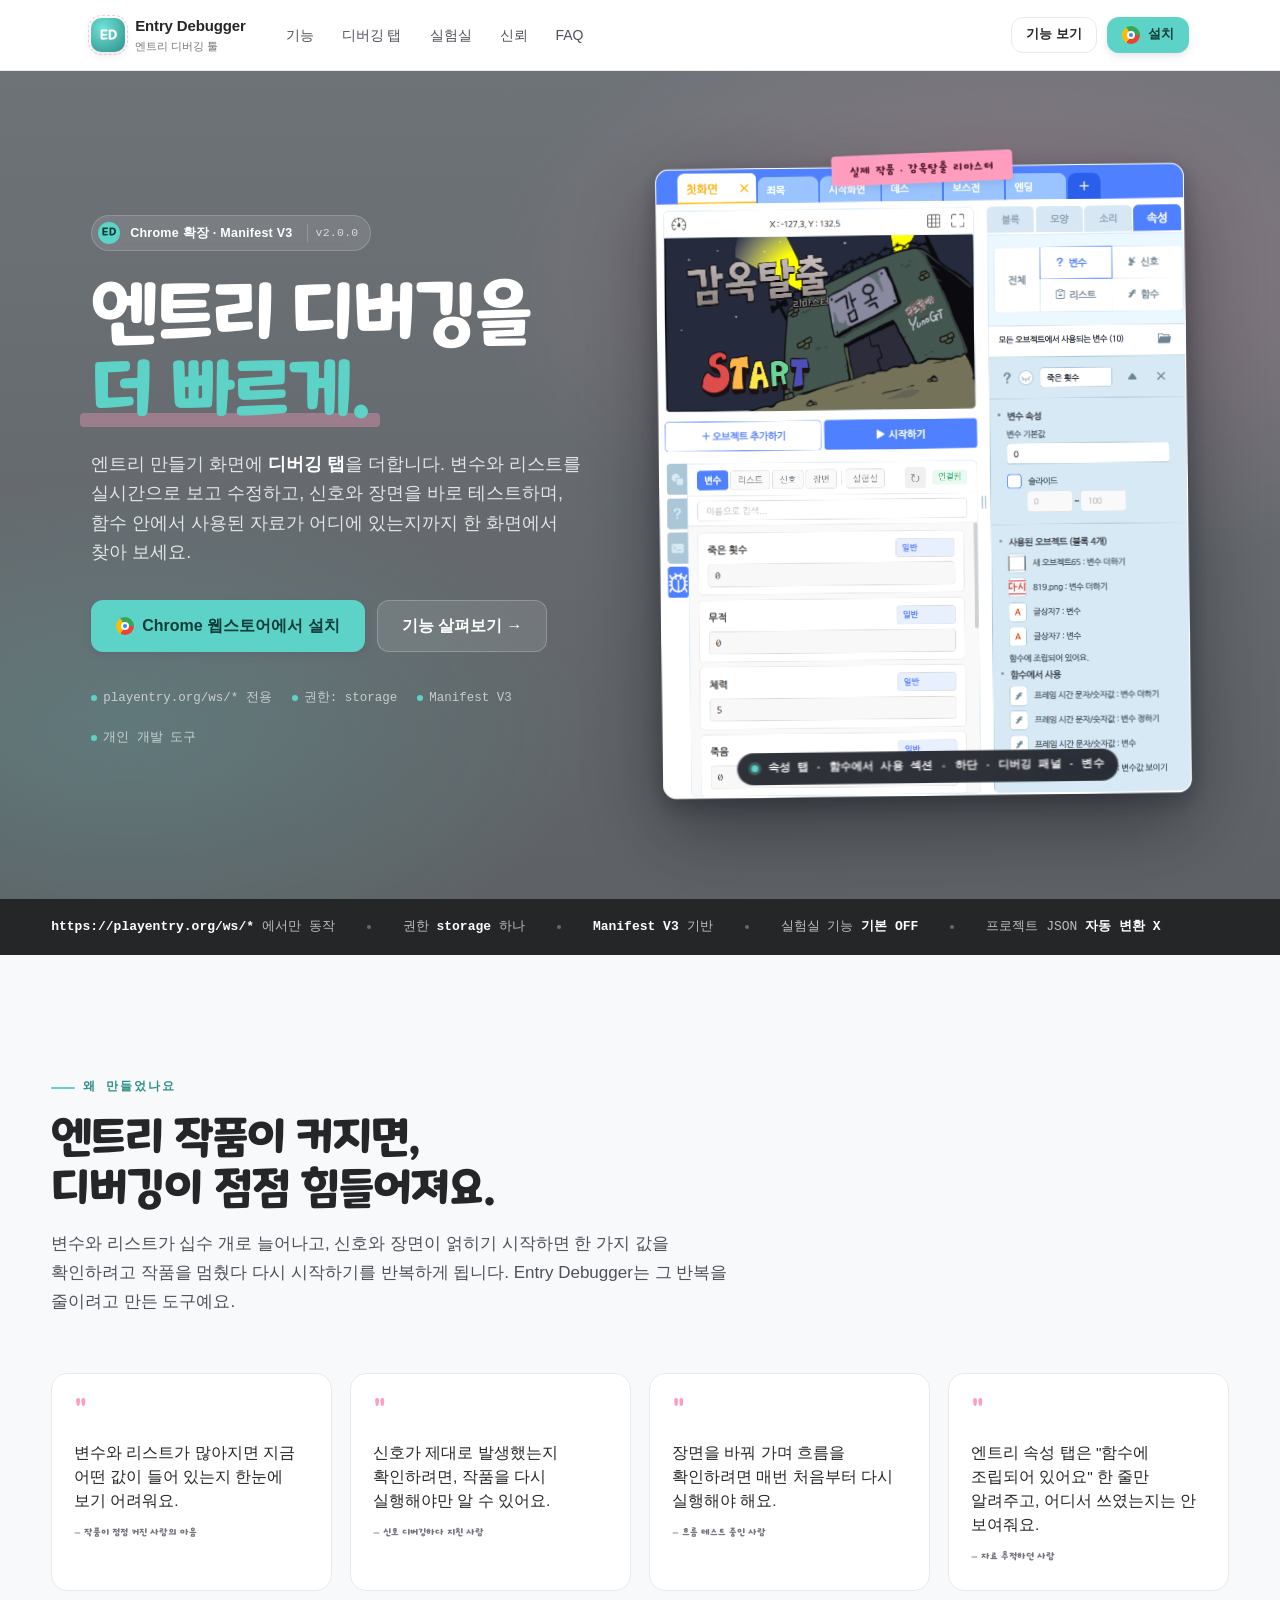
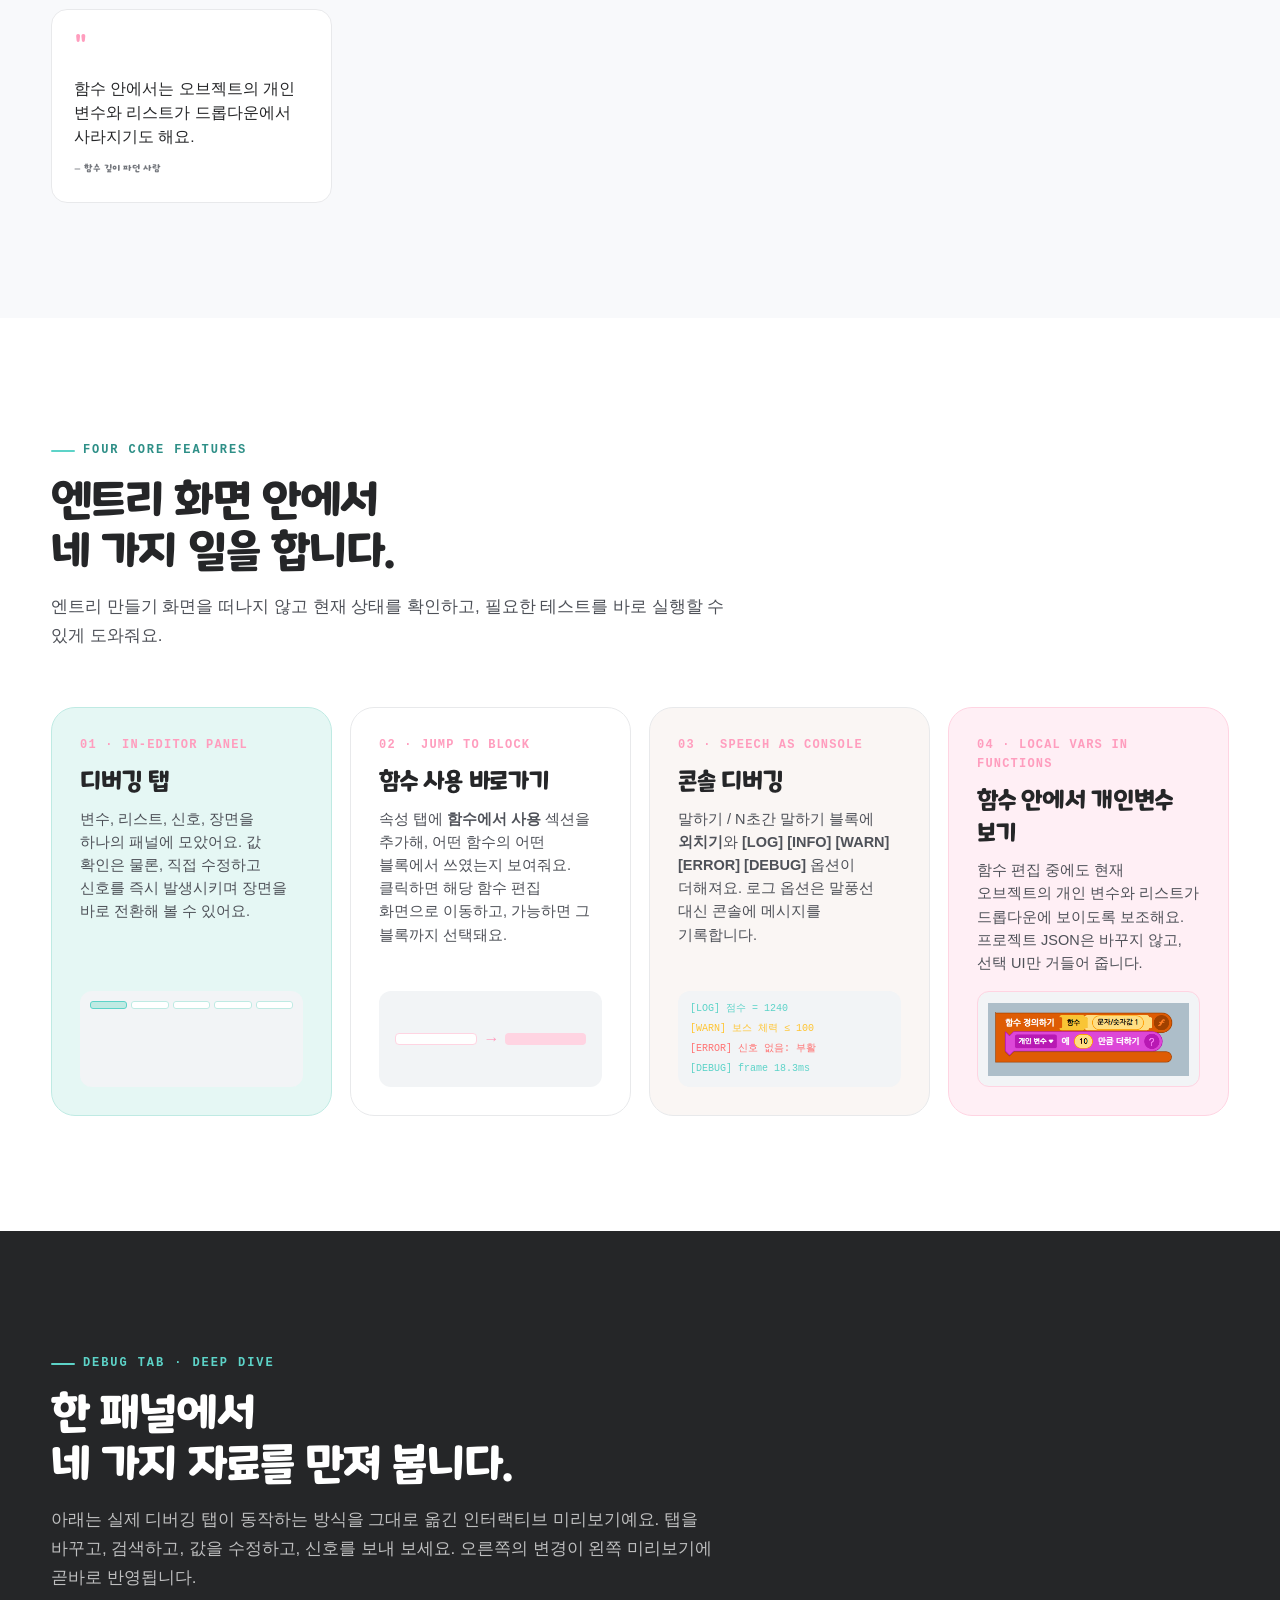
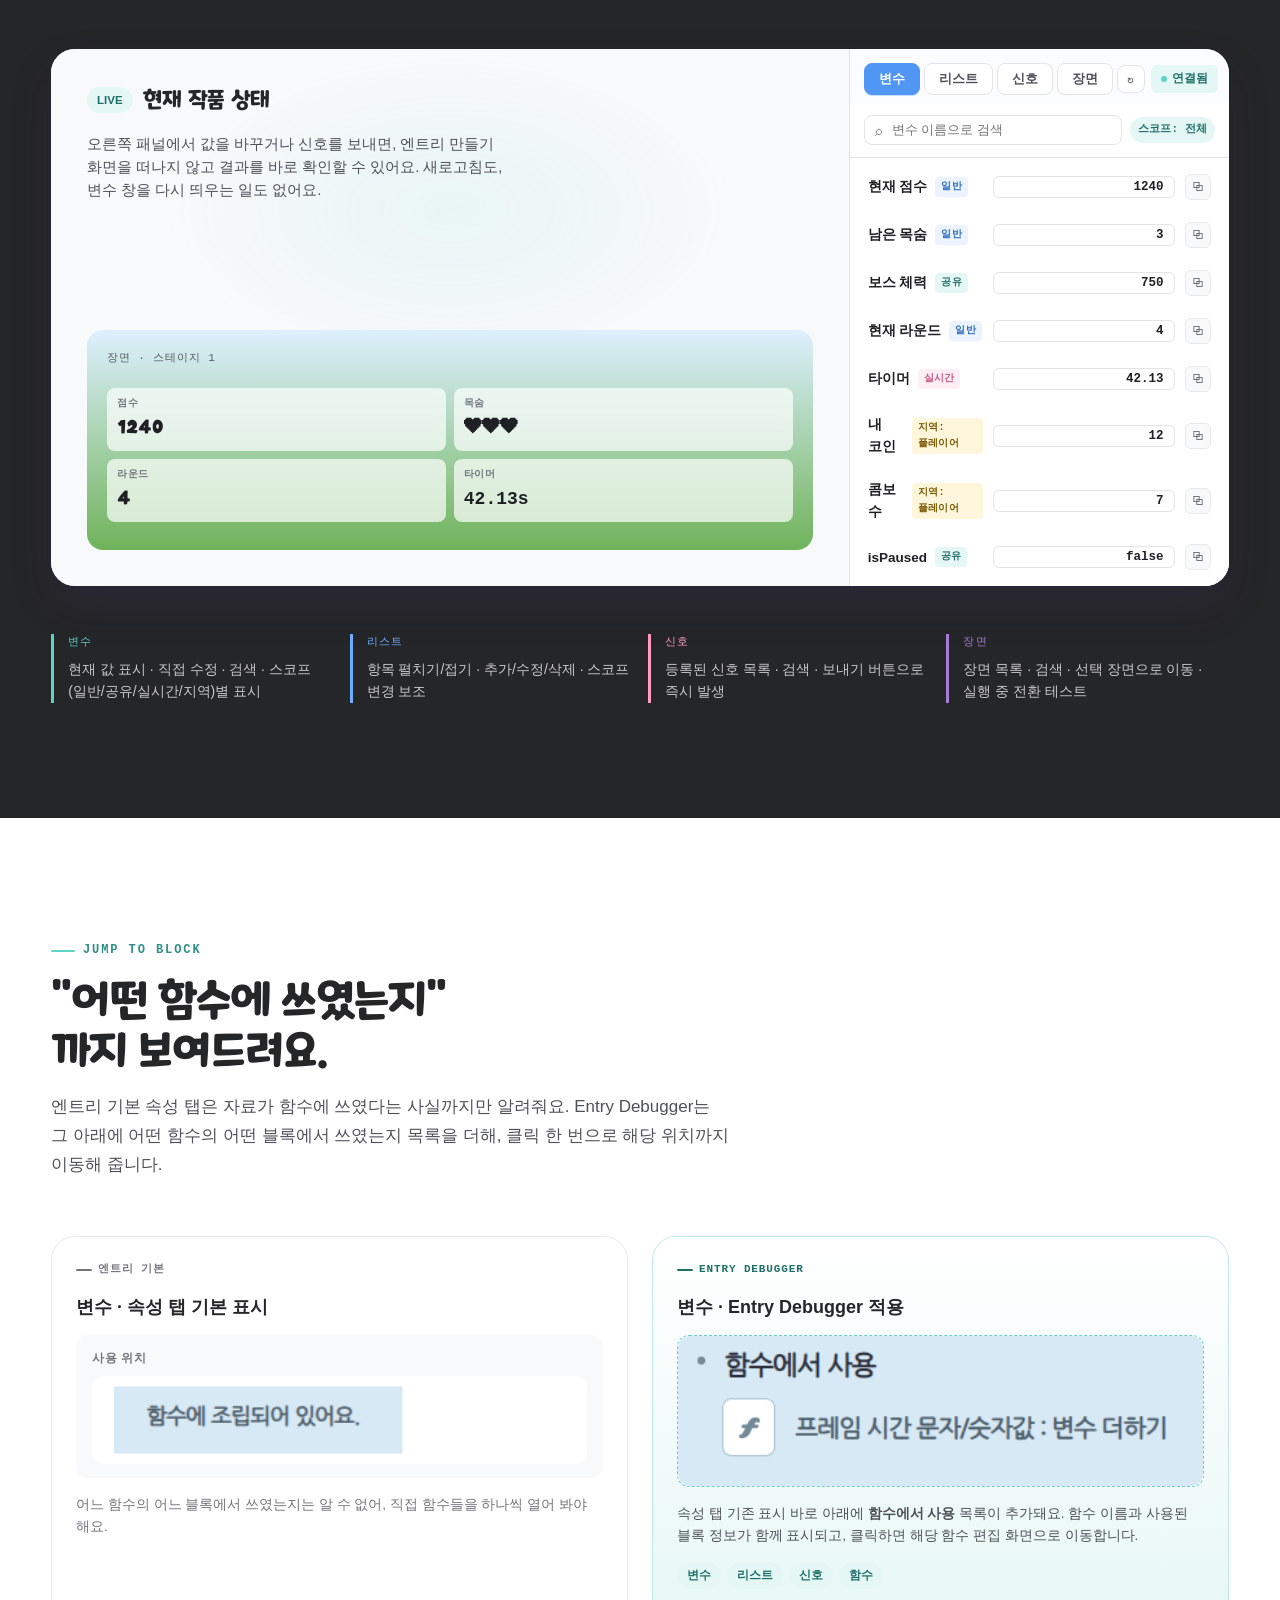
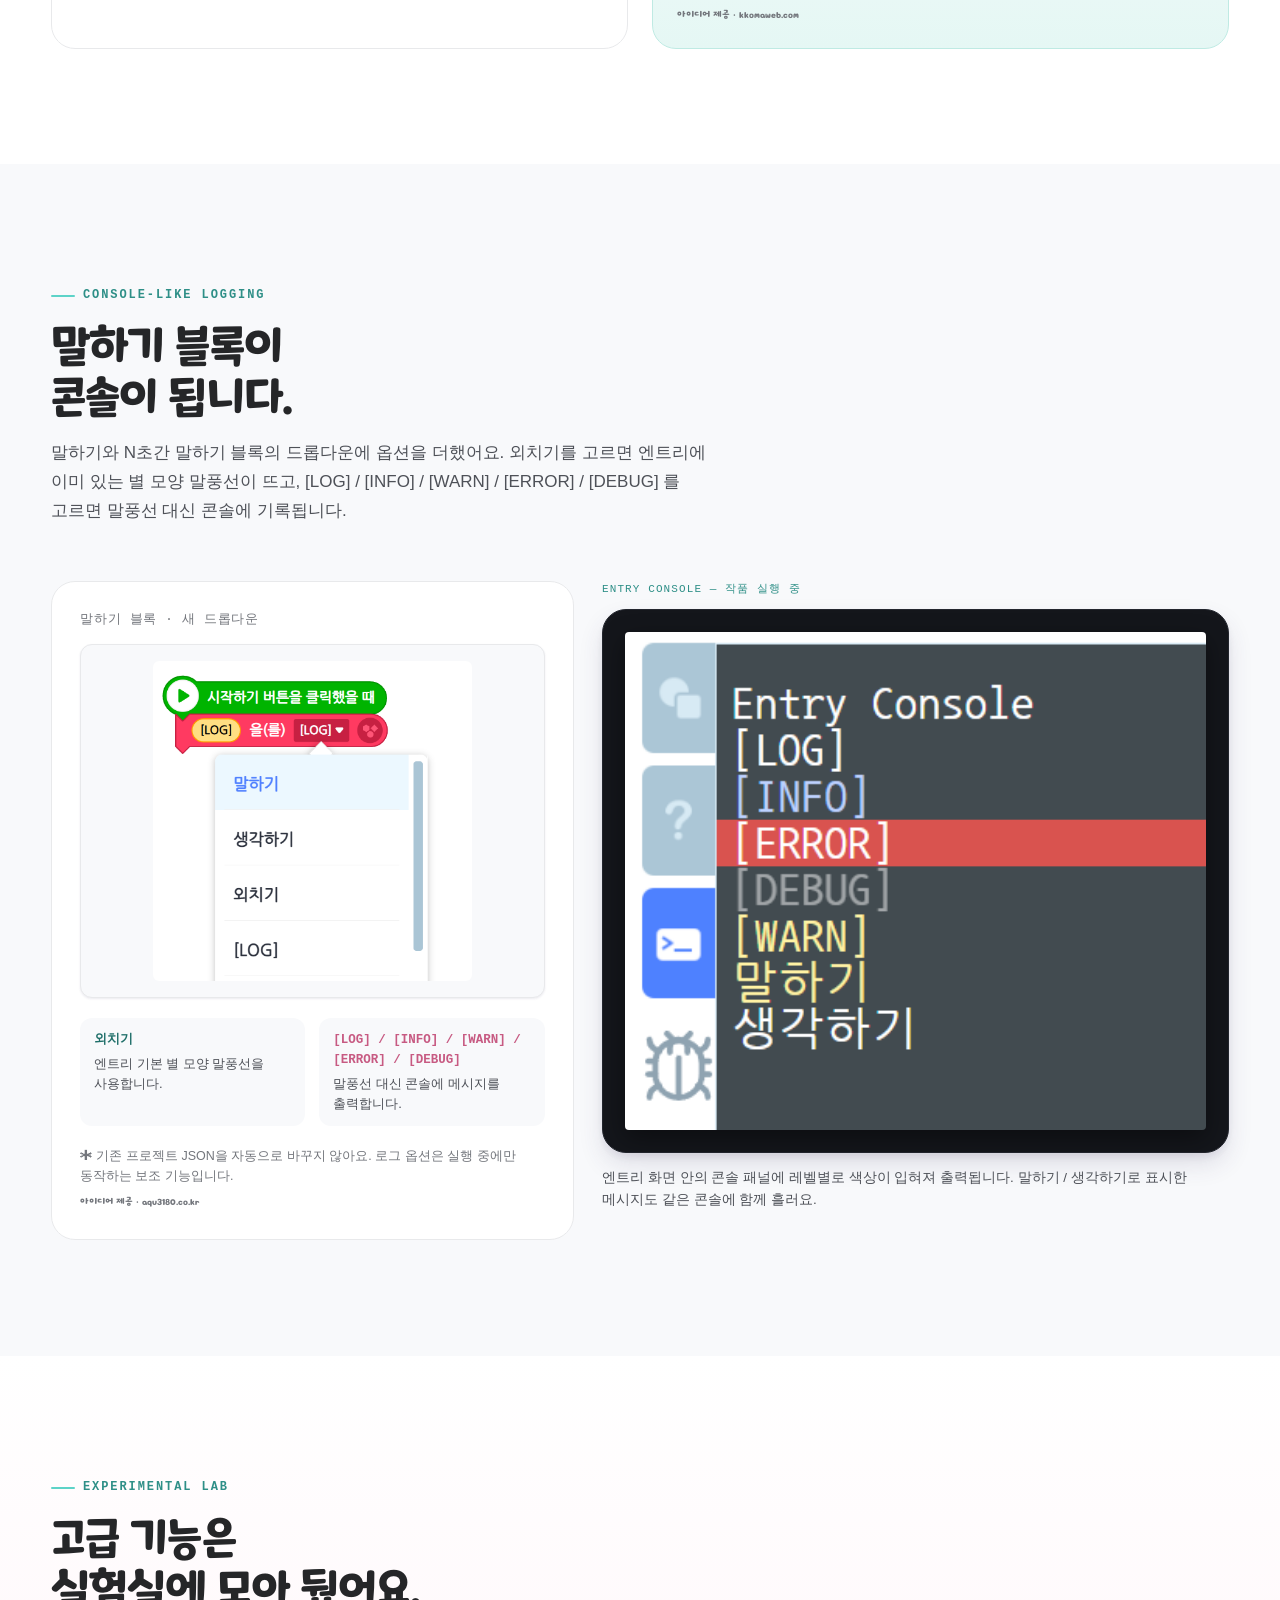
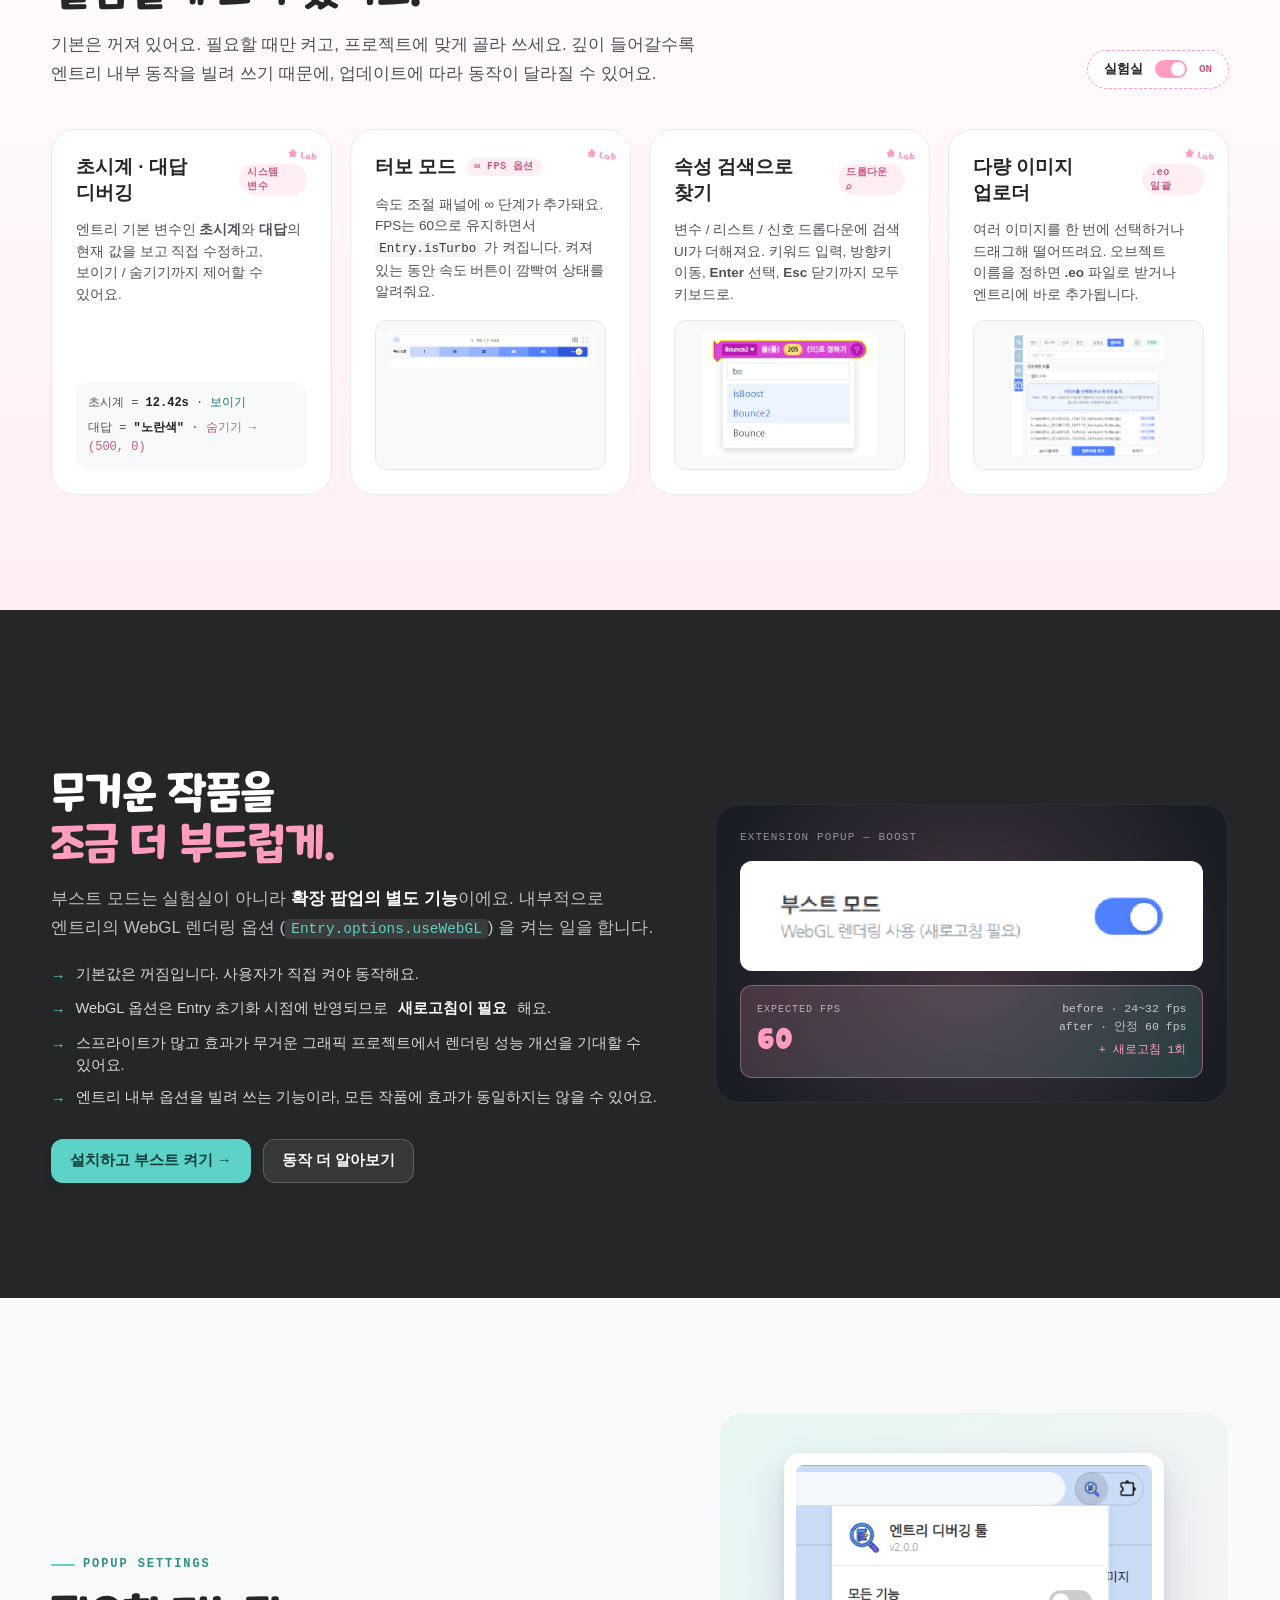
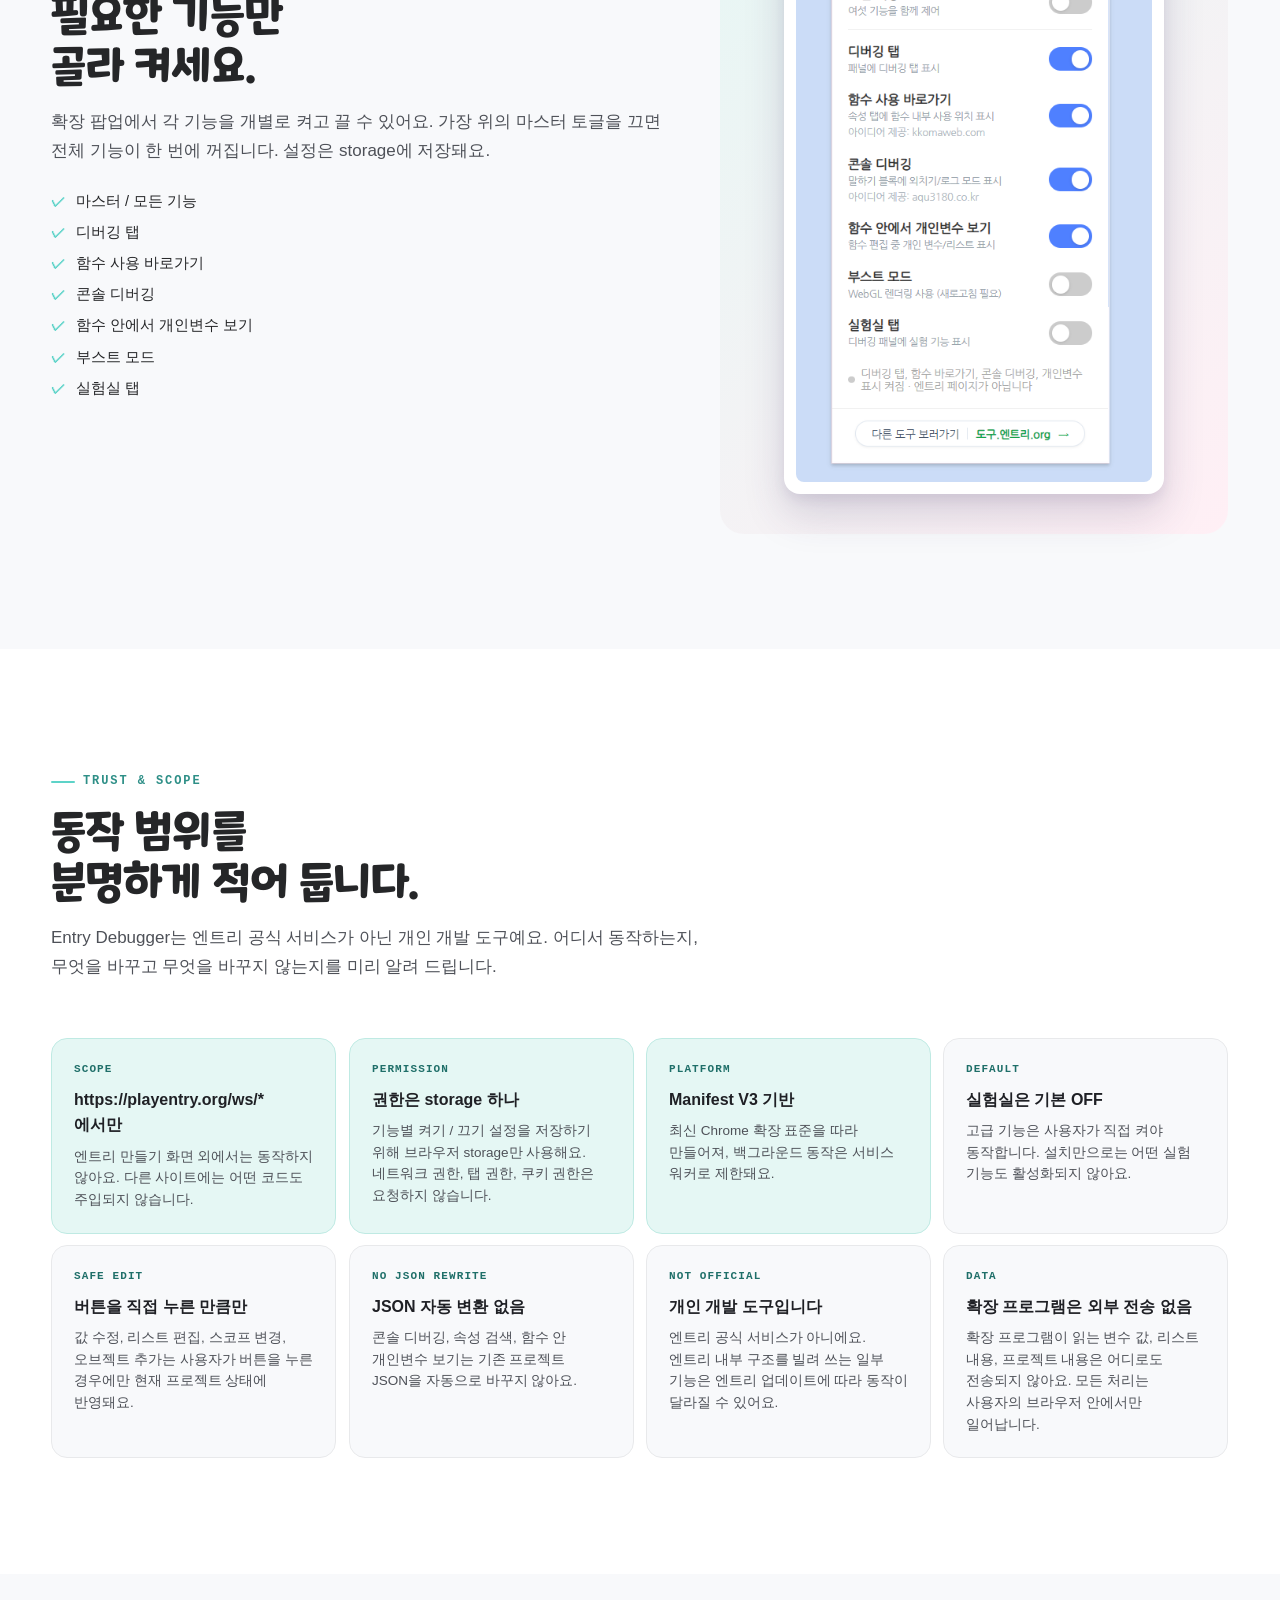
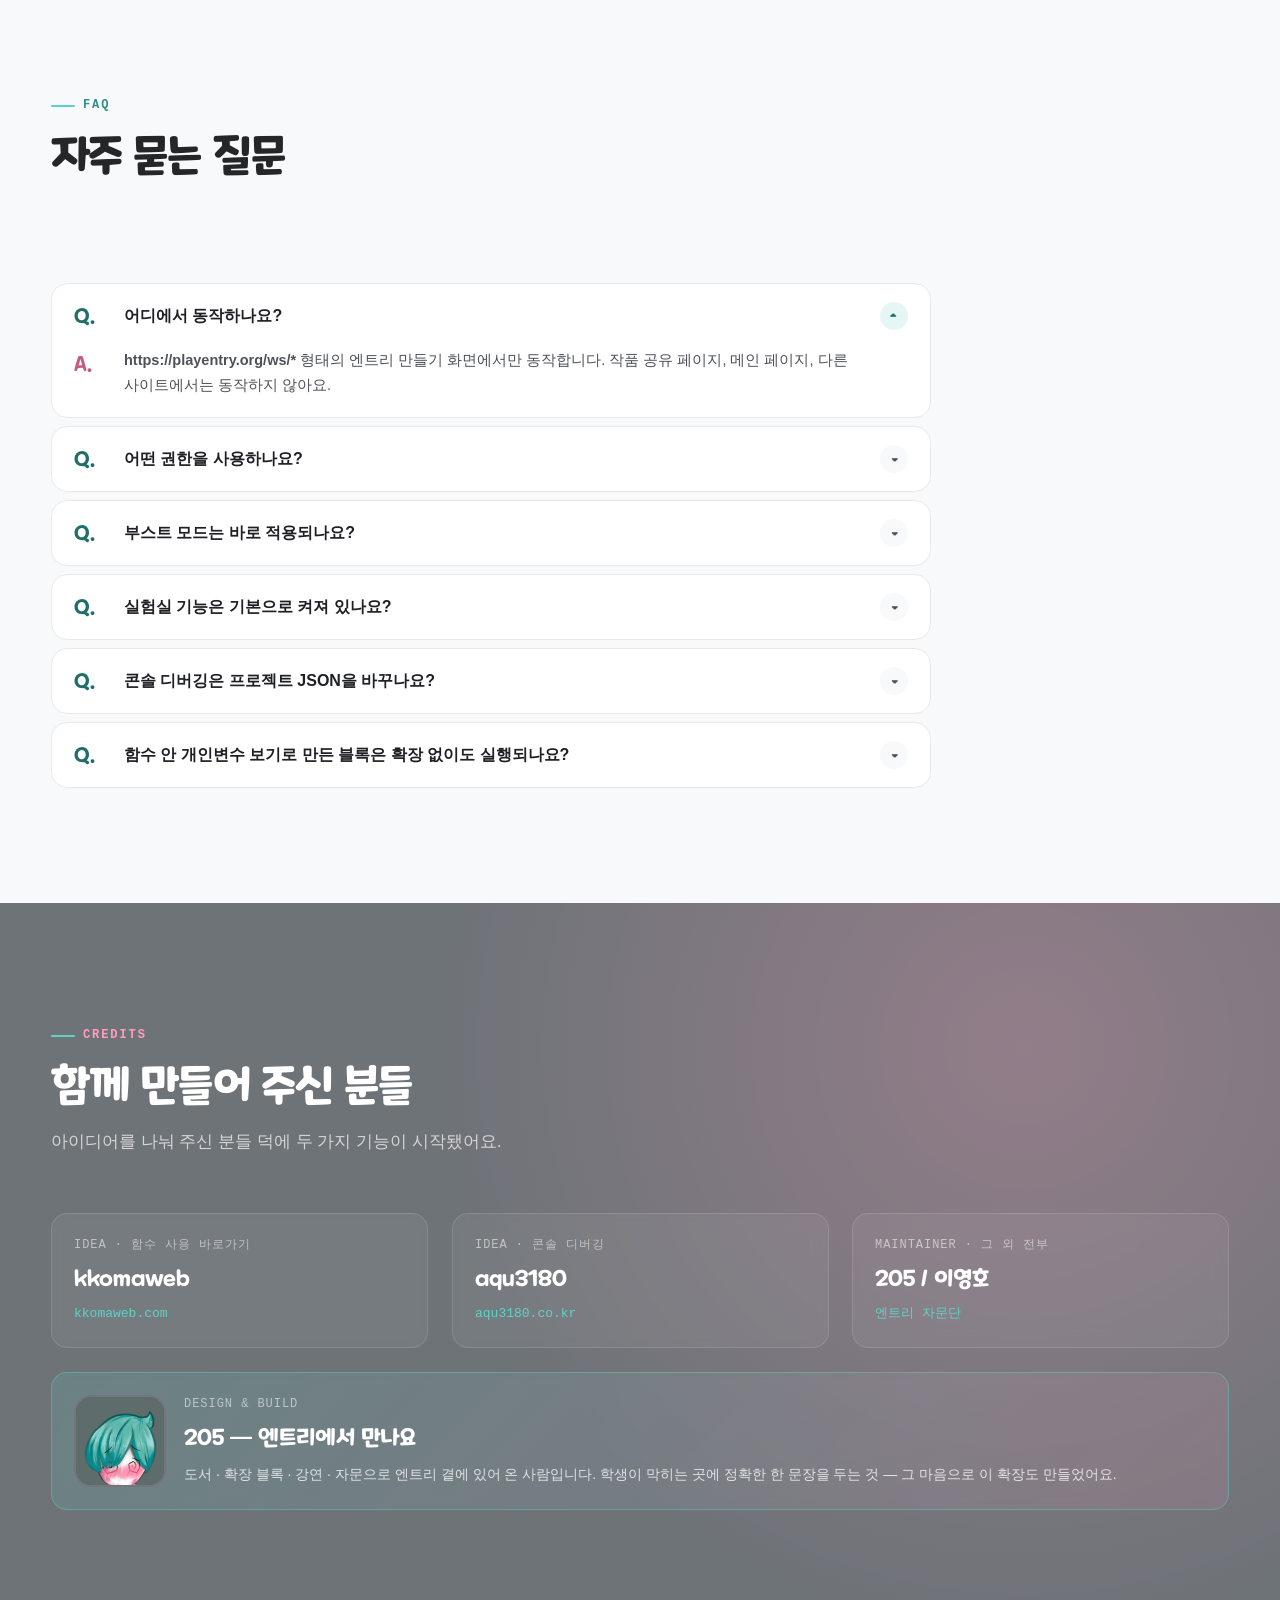
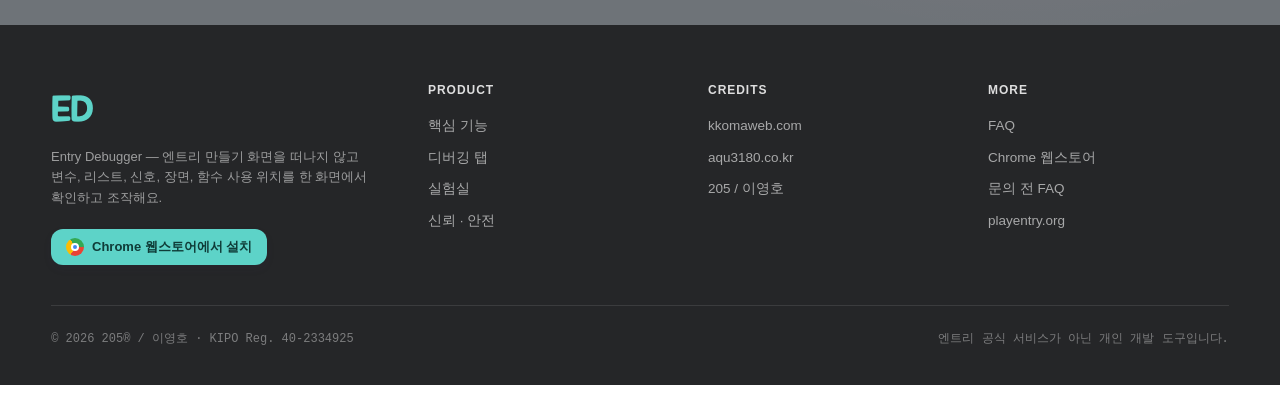
==== index.html @ db50b5f4 "사이트" ====
<!doctype html>
<html lang="ko">
<head>
<meta charset="utf-8" />
<meta name="viewport" content="width=device-width,initial-scale=1" />
<title>Entry Debugger - 엔트리 디버깅 툴</title>
<meta name="description" content="엔트리 만들기 화면에 디버깅 탭을 추가해 변수와 리스트를 실시간으로 보고 수정하고, 신호와 장면을 바로 테스트하며, 함수 안에서 사용된 자료의 위치까지 찾아주는 Chrome 확장 프로그램." />
<meta name="robots" content="index,follow,max-image-preview:large,max-snippet:-1,max-video-preview:-1" />
<meta name="keywords" content="엔트리, 엔트리 디버거, 엔트리 디버깅, Entry Debugger, Entry, playentry, Chrome 확장 프로그램, 변수 디버깅, 리스트 디버깅, 함수 디버깅" />
<meta name="author" content="205 / 이영호" />
<meta name="theme-color" content="#5096F5" />
<link rel="canonical" href="https://entry-debugger.205.kr/" />
<link rel="alternate" hreflang="ko-KR" href="https://entry-debugger.205.kr/" />
<link rel="icon" type="image/png" sizes="48x48" href="assets/icon48.png" />
<link rel="icon" type="image/png" sizes="128x128" href="assets/icon128.png" />
<link rel="apple-touch-icon" href="assets/icon128.png" />
<link rel="manifest" href="site.webmanifest" />
<link rel="preload" as="image" href="assets/real-editor-full.png" />
<meta property="og:type" content="website" />
<meta property="og:locale" content="ko_KR" />
<meta property="og:site_name" content="Entry Debugger" />
<meta property="og:title" content="Entry Debugger - 엔트리 디버깅 툴" />
<meta property="og:description" content="엔트리 만들기 화면에서 변수와 리스트를 실시간으로 확인하고, 신호와 장면을 테스트하며, 함수 안에서 사용된 자료 위치까지 찾아주는 Chrome 확장 프로그램." />
<meta property="og:url" content="https://entry-debugger.205.kr/" />
<meta property="og:image" content="https://entry-debugger.205.kr/assets/og-image.png" />
<meta property="og:image:width" content="1200" />
<meta property="og:image:height" content="630" />
<meta property="og:image:alt" content="Entry Debugger 엔트리 디버깅 툴 소개 이미지" />
<meta name="twitter:card" content="summary_large_image" />
<meta name="twitter:title" content="Entry Debugger - 엔트리 디버깅 툴" />
<meta name="twitter:description" content="엔트리 만들기 화면에 디버깅 탭과 함수 사용 바로가기, 콘솔 디버깅, 실험실 기능을 더하는 Chrome 확장 프로그램." />
<meta name="twitter:image" content="https://entry-debugger.205.kr/assets/og-image.png" />
<link rel="stylesheet" href="page.css" />
<script type="application/ld+json">
{
  "@context": "https://schema.org",
  "@graph": [
    {
      "@type": "WebSite",
      "@id": "https://entry-debugger.205.kr/#website",
      "url": "https://entry-debugger.205.kr/",
      "name": "Entry Debugger",
      "alternateName": "엔트리 디버깅 툴",
      "inLanguage": "ko-KR"
    },
    {
      "@type": "SoftwareApplication",
      "@id": "https://entry-debugger.205.kr/#software",
      "name": "Entry Debugger",
      "alternateName": "엔트리 디버깅 툴",
      "description": "엔트리 만들기 화면에 디버깅 탭을 추가해 변수와 리스트를 실시간으로 보고 수정하고, 신호와 장면을 바로 테스트하며, 함수 안에서 사용된 자료의 위치까지 찾아주는 Chrome 확장 프로그램.",
      "applicationCategory": "DeveloperApplication",
      "operatingSystem": "Chrome",
      "browserRequirements": "Chrome Extension Manifest V3",
      "softwareVersion": "2.0.0",
      "isAccessibleForFree": true,
      "inLanguage": "ko-KR",
      "url": "https://entry-debugger.205.kr/",
      "downloadUrl": "https://chromewebstore.google.com/detail/%EC%97%94%ED%8A%B8%EB%A6%AC-%EB%94%94%EB%B2%84%EA%B9%85-%ED%88%B4/meginahneajajhniecgebilpldnabkob",
      "image": "https://entry-debugger.205.kr/assets/og-image.png",
      "screenshot": "https://entry-debugger.205.kr/assets/real-editor-full.png",
      "creator": {
        "@type": "Person",
        "name": "205 / 이영호",
        "url": "https://205.kr/"
      },
      "offers": {
        "@type": "Offer",
        "price": "0",
        "priceCurrency": "KRW"
      }
    },
    {
      "@type": "FAQPage",
      "@id": "https://entry-debugger.205.kr/#faq-schema",
      "inLanguage": "ko-KR",
      "mainEntity": [
        {
          "@type": "Question",
          "name": "Entry Debugger는 어디에서 동작하나요?",
          "acceptedAnswer": {
            "@type": "Answer",
            "text": "https://playentry.org/ws/* 형태의 엔트리 만들기 화면에서만 동작합니다. 작품 공유 페이지, 메인 페이지, 다른 사이트에서는 동작하지 않습니다."
          }
        },
        {
          "@type": "Question",
          "name": "어떤 권한을 사용하나요?",
          "acceptedAnswer": {
            "@type": "Answer",
            "text": "기능별 켜기와 끄기 설정을 저장하기 위해 storage 권한 하나만 사용합니다. 외부 통신이나 다른 탭 접근 권한은 요구하지 않습니다."
          }
        },
        {
          "@type": "Question",
          "name": "부스트 모드는 바로 적용되나요?",
          "acceptedAnswer": {
            "@type": "Answer",
            "text": "아니요. WebGL 렌더링 옵션은 Entry 초기화 시점에 반영되기 때문에 토글을 켠 뒤 새로고침이 필요합니다."
          }
        }
      ]
    }
  ]
}
</script>
</head>
<body>

<!-- ============ NAV ============ -->
<nav class="nav">
  <div class="nav-inner">
    <a href="./" class="nav-brand">
      <span class="mark">ED</span>
      <span class="name">
        Entry Debugger
        <small>엔트리 디버깅 툴</small>
      </span>
    </a>
    <ul class="nav-links">
      <li><a href="#features">기능</a></li>
      <li><a href="#debug-tab">디버깅 탭</a></li>
      <li><a href="#labs">실험실</a></li>
      <li><a href="#safety">신뢰</a></li>
      <li><a href="#faq">FAQ</a></li>
    </ul>
    <div class="nav-ctas">
      <a href="#features" class="btn btn-ghost btn-sm">기능 보기</a>
      <a href="https://chromewebstore.google.com/detail/%EC%97%94%ED%8A%B8%EB%A6%AC-%EB%94%94%EB%B2%84%EA%B9%85-%ED%88%B4/meginahneajajhniecgebilpldnabkob" class="btn btn-primary btn-sm" target="_blank" rel="noopener">
        <span class="chrome-icon"></span>
        설치
      </a>
    </div>
  </div>
</nav>

<!-- ============ HERO ============ -->
<header class="hero" data-mood="mood" data-screen-label="01 Hero">
  <div class="hero-inner">
    <div class="hero-copy">
      <span class="hero-pill">
        <span class="dot">ED</span>
        <span>Chrome 확장 · Manifest V3</span>
        <span class="ver">v2.0.0</span>
      </span>
      <h1>
        엔트리 디버깅을<br/>
        <span class="accent">더 빠르게.</span>
      </h1>
      <p class="hero-lede">
        엔트리 만들기 화면에 <b style="color:#fff">디버깅 탭</b>을 더합니다.
        변수와 리스트를 실시간으로 보고 수정하고, 신호와 장면을 바로 테스트하며,
        함수 안에서 사용된 자료가 어디에 있는지까지 한 화면에서 찾아 보세요.
      </p>
      <div class="hero-ctas">
        <a id="install" href="https://chromewebstore.google.com/detail/%EC%97%94%ED%8A%B8%EB%A6%AC-%EB%94%94%EB%B2%84%EA%B9%85-%ED%88%B4/meginahneajajhniecgebilpldnabkob" class="btn btn-primary btn-lg" target="_blank" rel="noopener">
          <span class="chrome-icon"></span>
          Chrome 웹스토어에서 설치
        </a>
        <a href="#features" class="btn btn-ghost btn-lg" style="color:#fff;background:rgba(255,255,255,0.10);border-color:rgba(255,255,255,0.22);">
          기능 살펴보기 →
        </a>
      </div>
      <div class="hero-meta">
        <span>playentry.org/ws/* 전용</span>
        <span>권한: storage</span>
        <span>Manifest V3</span>
        <span>개인 개발 도구</span>
      </div>
    </div>

    <!-- Hero mock: real screenshot of Entry editor with debug tab open -->
    <div class="hero-mock-wrap">
      <div class="hero-tape" data-tone-playful>실제 작품 · 감옥탈출 리마스터</div>

      <figure class="hero-real" aria-label="엔트리 만들기 화면 — 오른쪽 속성 탭의 '함수에서 사용' 섹션, 아래쪽 디버깅 패널의 변수 탭이 동시에 열려 있는 실제 화면">
        <img src="assets/real-editor-full.png" alt="Entry Debugger가 적용된 엔트리 만들기 화면 전체 스크린샷" />
        <figcaption class="hero-real-cap">
          <span class="dot"></span>
          속성 탭 · 함수에서 사용 섹션
          <span class="sep"></span>
          하단 · 디버깅 패널 · 변수
        </figcaption>
      </figure>
    </div>
  </div>
</header>

<!-- ============ TRUST STRIP ============ -->
<div class="strip">
  <div class="strip-inner">
    <span><b>https://playentry.org/ws/*</b> 에서만 동작</span>
    <span class="sep"></span>
    <span>권한 <b>storage</b> 하나</span>
    <span class="sep"></span>
    <span><b>Manifest V3</b> 기반</span>
    <span class="sep"></span>
    <span>실험실 기능 <b>기본 OFF</b></span>
    <span class="sep"></span>
    <span>프로젝트 JSON <b>자동 변환 X</b></span>
  </div>
</div>

<!-- ============ PROBLEM ============ -->
<section class="problems" data-screen-label="02 문제 제기">
  <div class="section-inner">
    <div class="eyebrow">왜 만들었나요</div>
    <h2 class="section-title">엔트리 작품이 커지면,<br/>디버깅이 점점 힘들어져요.</h2>
    <p class="section-sub">
      변수와 리스트가 십수 개로 늘어나고, 신호와 장면이 얽히기 시작하면 한 가지 값을 확인하려고 작품을 멈췄다 다시 시작하기를 반복하게 됩니다. Entry Debugger는 그 반복을 줄이려고 만든 도구예요.
    </p>

    <div class="problem-grid">
      <div class="problem">
        <div class="quote-mark">"</div>
        <div class="txt">변수와 리스트가 많아지면 지금 어떤 값이 들어 있는지 한눈에 보기 어려워요.</div>
        <div class="footnote">— 작품이 점점 커진 사람의 마음</div>
      </div>
      <div class="problem">
        <div class="quote-mark">"</div>
        <div class="txt">신호가 제대로 발생했는지 확인하려면, 작품을 다시 실행해야만 알 수 있어요.</div>
        <div class="footnote">— 신호 디버깅하다 지친 사람</div>
      </div>
      <div class="problem">
        <div class="quote-mark">"</div>
        <div class="txt">장면을 바꿔 가며 흐름을 확인하려면 매번 처음부터 다시 실행해야 해요.</div>
        <div class="footnote">— 흐름 테스트 중인 사람</div>
      </div>
      <div class="problem">
        <div class="quote-mark">"</div>
        <div class="txt">엔트리 속성 탭은 "함수에 조립되어 있어요" 한 줄만 알려주고, 어디서 쓰였는지는 안 보여줘요.</div>
        <div class="footnote">— 자료 추적하던 사람</div>
      </div>
      <div class="problem">
        <div class="quote-mark">"</div>
        <div class="txt">함수 안에서는 오브젝트의 개인 변수와 리스트가 드롭다운에서 사라지기도 해요.</div>
        <div class="footnote">— 함수 깊이 파던 사람</div>
      </div>
    </div>
  </div>
</section>

<!-- ============ CORE FEATURES ============ -->
<section id="features" data-screen-label="03 핵심 기능">
  <div class="section-inner">
    <div class="eyebrow">FOUR CORE FEATURES</div>
    <h2 class="section-title">엔트리 화면 안에서<br/>네 가지 일을 합니다.</h2>
    <p class="section-sub">
      엔트리 만들기 화면을 떠나지 않고 현재 상태를 확인하고, 필요한 테스트를 바로 실행할 수 있게 도와줘요.
    </p>

    <div class="features-grid">
      <div class="feature is-mint">
        <div class="num">01 · IN-EDITOR PANEL</div>
        <h3>디버깅 탭</h3>
        <p>변수, 리스트, 신호, 장면을 하나의 패널에 모았어요. 값 확인은 물론, 직접 수정하고 신호를 즉시 발생시키며 장면을 바로 전환해 볼 수 있어요.</p>
        <div class="ill ill-panel">
          <div class="row"></div>
          <div class="row"></div>
          <div class="row"></div>
          <div class="row"></div>
          <div class="row"></div>
        </div>
      </div>
      <div class="feature">
        <div class="num">02 · JUMP TO BLOCK</div>
        <h3>함수 사용 바로가기</h3>
        <p>속성 탭에 <b>함수에서 사용</b> 섹션을 추가해, 어떤 함수의 어떤 블록에서 쓰였는지 보여줘요. 클릭하면 해당 함수 편집 화면으로 이동하고, 가능하면 그 블록까지 선택돼요.</p>
        <div class="ill ill-arrow">
          <span class="src"></span>
          <span class="arr">→</span>
          <span class="dst"></span>
        </div>
      </div>
      <div class="feature is-paper">
        <div class="num">03 · SPEECH AS CONSOLE</div>
        <h3>콘솔 디버깅</h3>
        <p>말하기 / N초간 말하기 블록에 <b>외치기</b>와 <b>[LOG] [INFO] [WARN] [ERROR] [DEBUG]</b> 옵션이 더해져요. 로그 옵션은 말풍선 대신 콘솔에 메시지를 기록합니다.</p>
        <div class="ill ill-flow">
          <div class="line">[LOG] 점수 = 1240</div>
          <div class="line warn">[WARN] 보스 체력 ≤ 100</div>
          <div class="line err">[ERROR] 신호 없음: 부활</div>
          <div class="line">[DEBUG] frame 18.3ms</div>
        </div>
      </div>
      <div class="feature is-pink">
        <div class="num">04 · LOCAL VARS IN FUNCTIONS</div>
        <h3>함수 안에서 개인변수 보기</h3>
        <p>함수 편집 중에도 현재 오브젝트의 개인 변수와 리스트가 드롭다운에 보이도록 보조해요. 프로젝트 JSON은 바꾸지 않고, 선택 UI만 거들어 줍니다.</p>
        <div class="ill ill-real">
          <img src="assets/real-fn-local-vars.png" alt="함수 정의 안에서 개인 변수에 값을 더하는 블록" />
        </div>
      </div>
    </div>
  </div>
</section>

<!-- ============ DEBUG TAB DEEP DIVE ============ -->
<section id="debug-tab" class="deep-debug" data-screen-label="04 디버깅 탭 상세">
  <div class="section-inner">
    <div class="eyebrow">DEBUG TAB · DEEP DIVE</div>
    <h2 class="section-title">한 패널에서<br/>네 가지 자료를 만져 봅니다.</h2>
    <p class="section-sub">
      아래는 실제 디버깅 탭이 동작하는 방식을 그대로 옮긴 인터랙티브 미리보기예요. 탭을 바꾸고, 검색하고, 값을 수정하고, 신호를 보내 보세요. 오른쪽의 변경이 왼쪽 미리보기에 곧바로 반영됩니다.
    </p>

    <div id="debug-demo-root"></div>

    <div style="display:grid;grid-template-columns:repeat(auto-fit,minmax(200px,1fr));gap:16px;margin-top:48px;">
      <div style="border-left:3px solid var(--c205-mint);padding-left:14px;">
        <div style="font-family:var(--font-mono);font-size:11px;color:var(--c205-mint);letter-spacing:0.1em;margin-bottom:6px;">변수</div>
        <p style="font-size:14px;line-height:1.6;color:rgba(255,255,255,0.75);">현재 값 표시 · 직접 수정 · 검색 · 스코프(일반/공유/실시간/지역)별 표시</p>
      </div>
      <div style="border-left:3px solid #6FAEFF;padding-left:14px;">
        <div style="font-family:var(--font-mono);font-size:11px;color:#6FAEFF;letter-spacing:0.1em;margin-bottom:6px;">리스트</div>
        <p style="font-size:14px;line-height:1.6;color:rgba(255,255,255,0.75);">항목 펼치기/접기 · 추가/수정/삭제 · 스코프 변경 보조</p>
      </div>
      <div style="border-left:3px solid var(--c205-pink);padding-left:14px;">
        <div style="font-family:var(--font-mono);font-size:11px;color:var(--c205-pink);letter-spacing:0.1em;margin-bottom:6px;">신호</div>
        <p style="font-size:14px;line-height:1.6;color:rgba(255,255,255,0.75);">등록된 신호 목록 · 검색 · 보내기 버튼으로 즉시 발생</p>
      </div>
      <div style="border-left:3px solid #A77BD6;padding-left:14px;">
        <div style="font-family:var(--font-mono);font-size:11px;color:#A77BD6;letter-spacing:0.1em;margin-bottom:6px;">장면</div>
        <p style="font-size:14px;line-height:1.6;color:rgba(255,255,255,0.75);">장면 목록 · 검색 · 선택 장면으로 이동 · 실행 중 전환 테스트</p>
      </div>
    </div>
  </div>
</section>

<!-- ============ FUNCTION USAGE ============ -->
<section data-screen-label="05 함수 사용 바로가기">
  <div class="section-inner">
    <div class="eyebrow">JUMP TO BLOCK</div>
    <h2 class="section-title">"어떤 함수에 쓰였는지"<br/>까지 보여드려요.</h2>
    <p class="section-sub">
      엔트리 기본 속성 탭은 자료가 함수에 쓰였다는 사실까지만 알려줘요. Entry Debugger는 그 아래에 어떤 함수의 어떤 블록에서 쓰였는지 목록을 더해, 클릭 한 번으로 해당 위치까지 이동해 줍니다.
    </p>

    <div class="compare">
      <div class="col">
        <div class="badge">엔트리 기본</div>
        <h4>변수 · 속성 탭 기본 표시</h4>
        <div class="attr-block">
          <div class="h">사용 위치</div>
          <div class="basic-shot">
            <img src="assets/real-fn-before.png" alt="속성 탭의 기본 표시 — 함수에 조립되어 있어요." />
          </div>
        </div>
        <p style="font-size:13.5px;color:var(--fg-3);margin:0;line-height:1.6;">
          어느 함수의 어느 블록에서 쓰였는지는 알 수 없어, 직접 함수들을 하나씩 열어 봐야 해요.
        </p>
      </div>
      <div class="col after">
        <div class="badge">Entry Debugger</div>
        <h4>변수 · Entry Debugger 적용</h4>
        <div class="attr-block is-after" style="padding:0;overflow:hidden;">
          <img src="assets/real-fn-usage.png" alt="속성 탭의 함수에서 사용 섹션 — 함수 이름과 사용된 블록 정보가 표시됨" style="width:100%;display:block;border-radius:var(--radius-md);" />
        </div>
        <p style="font-size:13.5px;color:var(--fg-2);margin:0;line-height:1.6;">
          속성 탭 기존 표시 바로 아래에 <b>함수에서 사용</b> 목록이 추가돼요. 함수 이름과 사용된 블록 정보가 함께 표시되고, 클릭하면 해당 함수 편집 화면으로 이동합니다.
        </p>
        <div class="tag-row">
          <span class="tag is-mint">변수</span>
          <span class="tag is-mint">리스트</span>
          <span class="tag is-mint">신호</span>
          <span class="tag is-mint">함수</span>
        </div>
        <p style="font-size:12px;color:var(--fg-3);margin:0;font-family:var(--font-hand);">
          아이디어 제공 · kkomaweb.com
        </p>
      </div>
    </div>
  </div>
</section>

<!-- ============ CONSOLE DEBUGGING ============ -->
<section class="console-section" data-screen-label="06 콘솔 디버깅">
  <div class="section-inner">
    <div class="eyebrow">CONSOLE-LIKE LOGGING</div>
    <h2 class="section-title">말하기 블록이<br/>콘솔이 됩니다.</h2>
    <p class="section-sub">
      말하기와 N초간 말하기 블록의 드롭다운에 옵션을 더했어요. 외치기를 고르면 엔트리에 이미 있는 별 모양 말풍선이 뜨고, [LOG] / [INFO] / [WARN] / [ERROR] / [DEBUG] 를 고르면 말풍선 대신 콘솔에 기록됩니다.
    </p>

    <div class="console-grid">
      <div class="block-demo">
        <div class="label">말하기 블록 · 새 드롭다운</div>
        <div class="real-shot real-shot-tight">
          <img src="assets/real-console-option.png" alt="말하기 블록에 추가된 옵션 드롭다운 — 말하기 / 생각하기 / 외치기 / [LOG]" />
        </div>

        <div style="margin-top:20px;display:grid;grid-template-columns:1fr 1fr;gap:14px;">
          <div class="opt-pair">
            <div class="opt-pair-h">외치기</div>
            <div class="opt-pair-d">엔트리 기본 별 모양 말풍선을 사용합니다.</div>
          </div>
          <div class="opt-pair">
            <div class="opt-pair-h">[LOG] / [INFO] / [WARN] / [ERROR] / [DEBUG]</div>
            <div class="opt-pair-d">말풍선 대신 콘솔에 메시지를 출력합니다.</div>
          </div>
        </div>

        <p style="margin-top:20px;font-size:12.5px;color:var(--fg-3);">
          ✱ 기존 프로젝트 JSON을 자동으로 바꾸지 않아요. 로그 옵션은 실행 중에만 동작하는 보조 기능입니다.
        </p>
        <p style="margin-top:6px;font-size:12px;color:var(--fg-3);font-family:var(--font-hand);">
          아이디어 제공 · aqu3180.co.kr
        </p>
      </div>

      <div>
        <div style="font-family:var(--font-mono);font-size:11px;color:var(--c205-mint-deep);letter-spacing:0.1em;margin-bottom:10px;text-transform:uppercase;">Entry Console — 작품 실행 중</div>
        <div class="real-shot real-shot-dark">
          <img src="assets/real-console-output.png" alt="Entry Console — [LOG], [INFO], [ERROR], [DEBUG], [WARN], 말하기, 생각하기가 색상별로 표시됨" />
        </div>
        <p style="margin-top:14px;font-size:13.5px;color:var(--fg-2);line-height:1.6;">
          엔트리 화면 안의 콘솔 패널에 레벨별로 색상이 입혀져 출력됩니다. 말하기 / 생각하기로 표시한 메시지도 같은 콘솔에 함께 흘러요.
        </p>
      </div>
    </div>
  </div>
</section>

<!-- ============ LABS ============ -->
<section id="labs" class="labs" data-screen-label="07 실험실">
  <div class="section-inner">
    <div class="labs-header">
      <div>
        <div class="eyebrow">EXPERIMENTAL LAB</div>
        <h2 class="section-title">고급 기능은<br/>실험실에 모아 뒀어요.</h2>
        <p class="section-sub" style="margin-bottom:0;">
          기본은 꺼져 있어요. 필요할 때만 켜고, 프로젝트에 맞게 골라 쓰세요. 깊이 들어갈수록 엔트리 내부 동작을 빌려 쓰기 때문에, 업데이트에 따라 동작이 달라질 수 있어요.
        </p>
      </div>
      <div class="lab-toggle">
        <span>실험실</span>
        <span class="sw"></span>
        <span style="font-family:var(--font-mono);font-size:11px;color:var(--c205-pink-press);">ON</span>
      </div>
    </div>

    <div class="labs-grid">
      <div class="lab-card">
        <div class="corner">★ Lab</div>
        <h4>초시계 · 대답 디버깅 <span class="badge">시스템 변수</span></h4>
        <p>엔트리 기본 변수인 <b>초시계</b>와 <b>대답</b>의 현재 값을 보고 직접 수정하고, 보이기 / 숨기기까지 제어할 수 있어요.</p>
        <div class="ill-lab">
          <div>초시계 = <b style="color:var(--entry-ink);">12.42s</b> · <span style="color:var(--c205-mint-press);">보이기</span></div>
          <div>대답 = <b style="color:var(--entry-ink);">"노란색"</b> · <span style="color:var(--c205-pink-press);">숨기기 → (500, 0)</span></div>
        </div>
      </div>

      <div class="lab-card">
        <div class="corner">★ Lab</div>
        <h4>터보 모드 <span class="badge">∞ FPS 옵션</span></h4>
        <p>속도 조절 패널에 ∞ 단계가 추가돼요. FPS는 60으로 유지하면서 <code>Entry.isTurbo</code> 가 켜집니다. 켜져 있는 동안 속도 버튼이 깜빡여 상태를 알려줘요.</p>
        <div class="ill-lab ill-shot">
          <img src="assets/real-turbo.png" alt="엔트리 속도 조절 패널의 ∞ 단계가 선택된 상태" />
        </div>
      </div>

      <div class="lab-card">
        <div class="corner">★ Lab</div>
        <h4>속성 검색으로 찾기 <span class="badge">드롭다운 ⌕</span></h4>
        <p>변수 / 리스트 / 신호 드롭다운에 검색 UI가 더해져요. 키워드 입력, 방향키 이동, <b>Enter</b> 선택, <b>Esc</b> 닫기까지 모두 키보드로.</p>
        <div class="ill-lab ill-shot ill-shot-light">
          <img src="assets/real-search-dropdown.png" alt="변수 드롭다운에 추가된 검색 UI — bo 검색 시 isBoost, Bounce2, Bounce 가 표시됨" />
        </div>
      </div>

      <div class="lab-card">
        <div class="corner">★ Lab</div>
        <h4>다량 이미지 업로더 <span class="badge">.eo 일괄</span></h4>
        <p>여러 이미지를 한 번에 선택하거나 드래그해 떨어뜨려요. 오브젝트 이름을 정하면 <b>.eo</b> 파일로 받거나 엔트리에 바로 추가됩니다.</p>
        <div class="ill-lab ill-shot ill-shot-light">
          <img src="assets/real-uploader.png" alt="다량 이미지 업로더 — 오브젝트 이름 입력, 드롭존, 파일 목록, .eo 다운로드 / 엔트리에 추가 버튼" />
        </div>
      </div>
    </div>
  </div>
</section>

<!-- ============ BOOST ============ -->
<section class="boost" data-screen-label="08 부스트 모드">
  <div class="section-inner">
    <div class="boost-inner">
      <div>
        <div class="eyebrow">BOOST MODE · POPUP</div>
        <h2 class="section-title">무거운 작품을<br/><span style="color:var(--c205-pink);">조금 더 부드럽게.</span></h2>
        <p class="section-sub" style="margin-bottom:0;">
          부스트 모드는 실험실이 아니라 <b style="color:#fff;">확장 팝업의 별도 기능</b>이에요. 내부적으로 엔트리의 WebGL 렌더링 옵션 (<code style="background:rgba(255,255,255,0.1);color:var(--c205-mint);padding:2px 6px;border-radius:4px;font-size:0.85em;">Entry.options.useWebGL</code>) 을 켜는 일을 합니다.
        </p>
        <div class="boost-checks">
          <div class="c">기본값은 꺼짐입니다. 사용자가 직접 켜야 동작해요.</div>
          <div class="c">WebGL 옵션은 Entry 초기화 시점에 반영되므로 <b style="color:#fff;">새로고침이 필요</b>해요.</div>
          <div class="c">스프라이트가 많고 효과가 무거운 그래픽 프로젝트에서 렌더링 성능 개선을 기대할 수 있어요.</div>
          <div class="c">엔트리 내부 옵션을 빌려 쓰는 기능이라, 모든 작품에 효과가 동일하지는 않을 수 있어요.</div>
        </div>
        <div class="boost-cta-row">
          <a href="https://chromewebstore.google.com/detail/%EC%97%94%ED%8A%B8%EB%A6%AC-%EB%94%94%EB%B2%84%EA%B9%85-%ED%88%B4/meginahneajajhniecgebilpldnabkob" class="btn btn-primary" target="_blank" rel="noopener">설치하고 부스트 켜기 →</a>
          <a href="#faq" class="btn btn-ghost" style="color:#fff;background:rgba(255,255,255,0.08);border-color:rgba(255,255,255,0.2);">동작 더 알아보기</a>
        </div>
      </div>

      <div class="boost-mock">
        <div style="position:relative;z-index:1;">
          <div style="font-family:var(--font-mono);font-size:11px;color:rgba(255,255,255,0.5);letter-spacing:0.1em;margin-bottom:14px;">EXTENSION POPUP — BOOST</div>

          <div class="boost-real">
            <img src="assets/real-boost-toggle.png" alt="부스트 모드 토글 — WebGL 렌더링 사용 (새로고침 필요), 켜짐 상태" />
          </div>

          <div class="fps-card">
            <div>
              <div style="font-size:10px;letter-spacing:0.1em;color:rgba(255,255,255,0.6);">EXPECTED FPS</div>
              <div class="big">60</div>
            </div>
            <div style="text-align:right;font-family:var(--font-mono);color:rgba(255,255,255,0.7);font-size:11.5px;">
              <div>before · 24~32 fps</div>
              <div>after · 안정 60 fps</div>
              <div style="color:var(--c205-pink);margin-top:4px;">+ 새로고침 1회</div>
            </div>
          </div>
        </div>
      </div>
    </div>
  </div>
</section>

<!-- ============ POPUP SETTINGS ============ -->
<section class="popup-section" data-screen-label="09 팝업 설정">
  <div class="section-inner">
    <div class="popup-grid">
      <div>
        <div class="eyebrow">POPUP SETTINGS</div>
        <h2 class="section-title">필요한 기능만<br/>골라 켜세요.</h2>
        <p class="section-sub" style="margin-bottom:24px;">
          확장 팝업에서 각 기능을 개별로 켜고 끌 수 있어요. 가장 위의 마스터 토글을 끄면 전체 기능이 한 번에 꺼집니다. 설정은 storage에 저장돼요.
        </p>
        <ul style="list-style:none;padding:0;margin:0;display:flex;flex-direction:column;gap:8px;">
          <li style="display:flex;gap:10px;align-items:center;font-size:14.5px;"><span style="color:var(--c205-mint);font-weight:700;">✓</span> 마스터 / 모든 기능</li>
          <li style="display:flex;gap:10px;align-items:center;font-size:14.5px;"><span style="color:var(--c205-mint);font-weight:700;">✓</span> 디버깅 탭</li>
          <li style="display:flex;gap:10px;align-items:center;font-size:14.5px;"><span style="color:var(--c205-mint);font-weight:700;">✓</span> 함수 사용 바로가기</li>
          <li style="display:flex;gap:10px;align-items:center;font-size:14.5px;"><span style="color:var(--c205-mint);font-weight:700;">✓</span> 콘솔 디버깅</li>
          <li style="display:flex;gap:10px;align-items:center;font-size:14.5px;"><span style="color:var(--c205-mint);font-weight:700;">✓</span> 함수 안에서 개인변수 보기</li>
          <li style="display:flex;gap:10px;align-items:center;font-size:14.5px;"><span style="color:var(--c205-mint);font-weight:700;">✓</span> 부스트 모드</li>
          <li style="display:flex;gap:10px;align-items:center;font-size:14.5px;"><span style="color:var(--c205-mint);font-weight:700;">✓</span> 실험실 탭</li>
        </ul>
      </div>

      <div class="popup-mock">
        <div class="popup-real">
          <img src="assets/real-popup.png" alt="엔트리 디버깅 툴 v2.0.0 확장 팝업 — 모든 기능, 디버깅 탭, 함수 사용 바로가기, 콘솔 디버깅, 함수 안에서 개인변수 보기, 부스트 모드, 실험실 탭 토글" />
        </div>
      </div>
    </div>
  </div>
</section>

<!-- ============ SAFETY / TRUST ============ -->
<section id="safety" class="safety" data-screen-label="10 신뢰 / 안전 범위">
  <div class="section-inner">
    <div class="eyebrow">TRUST &amp; SCOPE</div>
    <h2 class="section-title">동작 범위를<br/>분명하게 적어 둡니다.</h2>
    <p class="section-sub">
      Entry Debugger는 엔트리 공식 서비스가 아닌 개인 개발 도구예요. 어디서 동작하는지, 무엇을 바꾸고 무엇을 바꾸지 않는지를 미리 알려 드립니다.
    </p>

    <div class="safety-grid">
      <div class="safety-card is-key">
        <span class="key">SCOPE</span>
        <div class="title">https://playentry.org/ws/* 에서만</div>
        <div class="desc">엔트리 만들기 화면 외에서는 동작하지 않아요. 다른 사이트에는 어떤 코드도 주입되지 않습니다.</div>
      </div>
      <div class="safety-card is-key">
        <span class="key">PERMISSION</span>
        <div class="title">권한은 storage 하나</div>
        <div class="desc">기능별 켜기 / 끄기 설정을 저장하기 위해 브라우저 storage만 사용해요. 네트워크 권한, 탭 권한, 쿠키 권한은 요청하지 않습니다.</div>
      </div>
      <div class="safety-card is-key">
        <span class="key">PLATFORM</span>
        <div class="title">Manifest V3 기반</div>
        <div class="desc">최신 Chrome 확장 표준을 따라 만들어져, 백그라운드 동작은 서비스 워커로 제한돼요.</div>
      </div>
      <div class="safety-card">
        <span class="key">DEFAULT</span>
        <div class="title">실험실은 기본 OFF</div>
        <div class="desc">고급 기능은 사용자가 직접 켜야 동작합니다. 설치만으로는 어떤 실험 기능도 활성화되지 않아요.</div>
      </div>
      <div class="safety-card">
        <span class="key">SAFE EDIT</span>
        <div class="title">버튼을 직접 누른 만큼만</div>
        <div class="desc">값 수정, 리스트 편집, 스코프 변경, 오브젝트 추가는 사용자가 버튼을 누른 경우에만 현재 프로젝트 상태에 반영돼요.</div>
      </div>
      <div class="safety-card">
        <span class="key">NO JSON REWRITE</span>
        <div class="title">JSON 자동 변환 없음</div>
        <div class="desc">콘솔 디버깅, 속성 검색, 함수 안 개인변수 보기는 기존 프로젝트 JSON을 자동으로 바꾸지 않아요.</div>
      </div>
      <div class="safety-card">
        <span class="key">NOT OFFICIAL</span>
        <div class="title">개인 개발 도구입니다</div>
        <div class="desc">엔트리 공식 서비스가 아니에요. 엔트리 내부 구조를 빌려 쓰는 일부 기능은 엔트리 업데이트에 따라 동작이 달라질 수 있어요.</div>
      </div>
      <div class="safety-card">
        <span class="key">DATA</span>
        <div class="title">확장 프로그램은 외부 전송 없음</div>
        <div class="desc">확장 프로그램이 읽는 변수 값, 리스트 내용, 프로젝트 내용은 어디로도 전송되지 않아요. 모든 처리는 사용자의 브라우저 안에서만 일어납니다.</div>
      </div>
    </div>
  </div>
</section>

<!-- ============ FAQ ============ -->
<section id="faq" class="faq" data-screen-label="11 FAQ">
  <div class="section-inner">
    <div class="eyebrow">FAQ</div>
    <h2 class="section-title">자주 묻는 질문</h2>
    <p class="section-sub">처음 받는 질문 여섯 개를 모았어요.</p>

    <div class="faq-list">
      <div class="faq-item">
        <button class="faq-q" type="button">
          <span class="qmk">Q.</span>
          <span>어디에서 동작하나요?</span>
          <span class="arrow">▾</span>
        </button>
        <div class="faq-a">
          <span class="amk">A.</span>
          <p class="atxt"><b>https://playentry.org/ws/*</b> 형태의 엔트리 만들기 화면에서만 동작합니다. 작품 공유 페이지, 메인 페이지, 다른 사이트에서는 동작하지 않아요.</p>
          <span></span>
        </div>
      </div>

      <div class="faq-item">
        <button class="faq-q" type="button">
          <span class="qmk">Q.</span>
          <span>어떤 권한을 사용하나요?</span>
          <span class="arrow">▾</span>
        </button>
        <div class="faq-a">
          <span class="amk">A.</span>
          <p class="atxt">기능별 켜기 / 끄기 설정을 저장하기 위해 <b>storage</b> 권한 하나만 사용해요. 외부 통신이나 다른 탭 접근 권한은 요구하지 않습니다.</p>
          <span></span>
        </div>
      </div>

      <div class="faq-item">
        <button class="faq-q" type="button">
          <span class="qmk">Q.</span>
          <span>부스트 모드는 바로 적용되나요?</span>
          <span class="arrow">▾</span>
        </button>
        <div class="faq-a">
          <span class="amk">A.</span>
          <p class="atxt">아니요. WebGL 렌더링 옵션은 Entry 초기화 시점에 반영되기 때문에, 토글을 켠 뒤 <b>새로고침이 필요</b>해요.</p>
          <span></span>
        </div>
      </div>

      <div class="faq-item">
        <button class="faq-q" type="button">
          <span class="qmk">Q.</span>
          <span>실험실 기능은 기본으로 켜져 있나요?</span>
          <span class="arrow">▾</span>
        </button>
        <div class="faq-a">
          <span class="amk">A.</span>
          <p class="atxt">아닙니다. 실험실 탭과 그 안의 모든 기능은 <b>기본적으로 꺼져 있고</b>, 사용자가 팝업에서 직접 켜야 동작해요.</p>
          <span></span>
        </div>
      </div>

      <div class="faq-item">
        <button class="faq-q" type="button">
          <span class="qmk">Q.</span>
          <span>콘솔 디버깅은 프로젝트 JSON을 바꾸나요?</span>
          <span class="arrow">▾</span>
        </button>
        <div class="faq-a">
          <span class="amk">A.</span>
          <p class="atxt">확장은 기존 프로젝트 JSON을 자동으로 변환하지 않아요. 로그 옵션은 작품이 실행되는 동안 콘솔 출력만 보조하는 기능입니다. 저장하면 옵션은 일반 말풍선처럼 그대로 보존돼요.</p>
          <span></span>
        </div>
      </div>

      <div class="faq-item">
        <button class="faq-q" type="button">
          <span class="qmk">Q.</span>
          <span>함수 안 개인변수 보기로 만든 블록은 확장 없이도 실행되나요?</span>
          <span class="arrow">▾</span>
        </button>
        <div class="faq-a">
          <span class="amk">A.</span>
          <p class="atxt">블록은 변수 / 리스트의 ID를 참조하므로 실행 자체는 가능해요. 다만 함수 안에서 개인 변수를 <b>선택하는 UI 보조</b>는 확장이 켜져 있을 때만 제공돼요.</p>
          <span></span>
        </div>
      </div>
    </div>
  </div>
</section>

<!-- ============ CREDITS ============ -->
<section id="credits" class="credits" data-screen-label="12 Credits">
  <div class="section-inner">
    <div class="eyebrow">CREDITS</div>
    <h2 class="section-title">함께 만들어 주신 분들</h2>
    <p class="section-sub">아이디어를 나눠 주신 분들 덕에 두 가지 기능이 시작됐어요.</p>

    <div class="credits-grid">
      <div class="credit-card">
        <div class="role">IDEA · 함수 사용 바로가기</div>
        <div class="who">kkomaweb</div>
        <div class="link">kkomaweb.com</div>
      </div>
      <div class="credit-card">
        <div class="role">IDEA · 콘솔 디버깅</div>
        <div class="who">aqu3180</div>
        <div class="link">aqu3180.co.kr</div>
      </div>
      <div class="credit-card">
        <div class="role">MAINTAINER · 그 외 전부</div>
        <div class="who">205 / 이영호</div>
        <div class="link">엔트리 자문단</div>
      </div>

      <div class="credit-card is-205" data-205-character>
        <div class="face">
          <img src="assets/205-quiet.jpg" alt="205 캐릭터" />
        </div>
        <div>
          <div class="role">DESIGN &amp; BUILD</div>
          <div class="who">205 — 엔트리에서 만나요</div>
          <p style="font-size:14px;line-height:1.7;color:rgba(255,255,255,0.78);margin:8px 0 0;">
            도서 · 확장 블록 · 강연 · 자문으로 엔트리 곁에 있어 온 사람입니다. 학생이 막히는 곳에 정확한 한 문장을 두는 것 — 그 마음으로 이 확장도 만들었어요.
          </p>
        </div>
      </div>
    </div>
  </div>
</section>

<!-- ============ FOOTER ============ -->
<footer class="foot">
  <div class="foot-inner">
    <div class="foot-brand">
      <div class="mk">ED</div>
      <p>Entry Debugger — 엔트리 만들기 화면을 떠나지 않고 변수, 리스트, 신호, 장면, 함수 사용 위치를 한 화면에서 확인하고 조작해요.</p>
      <a href="https://chromewebstore.google.com/detail/%EC%97%94%ED%8A%B8%EB%A6%AC-%EB%94%94%EB%B2%84%EA%B9%85-%ED%88%B4/meginahneajajhniecgebilpldnabkob" class="btn btn-primary btn-sm" style="margin-top:8px;" target="_blank" rel="noopener">
        <span class="chrome-icon"></span>
        Chrome 웹스토어에서 설치
      </a>
    </div>
    <div class="foot-col">
      <h6>PRODUCT</h6>
      <ul>
        <li><a href="#features">핵심 기능</a></li>
        <li><a href="#debug-tab">디버깅 탭</a></li>
        <li><a href="#labs">실험실</a></li>
        <li><a href="#safety">신뢰 · 안전</a></li>
      </ul>
    </div>
    <div class="foot-col">
      <h6>CREDITS</h6>
      <ul>
        <li><a href="https://kkomaweb.com" target="_blank" rel="noopener">kkomaweb.com</a></li>
        <li><a href="https://aqu3180.co.kr" target="_blank" rel="noopener">aqu3180.co.kr</a></li>
        <li><a href="#credits">205 / 이영호</a></li>
      </ul>
    </div>
    <div class="foot-col">
      <h6>MORE</h6>
      <ul>
        <li><a href="#faq">FAQ</a></li>
        <li><a href="https://chromewebstore.google.com/detail/%EC%97%94%ED%8A%B8%EB%A6%AC-%EB%94%94%EB%B2%84%EA%B9%85-%ED%88%B4/meginahneajajhniecgebilpldnabkob" target="_blank" rel="noopener">Chrome 웹스토어</a></li>
        <li><a href="#faq">문의 전 FAQ</a></li>
        <li><a href="https://playentry.org" target="_blank" rel="noopener">playentry.org</a></li>
      </ul>
    </div>
  </div>
  <div class="foot-bottom">
    <span>© 2026 205® / 이영호 · KIPO Reg. 40-2334925</span>
    <span>엔트리 공식 서비스가 아닌 개인 개발 도구입니다.</span>
  </div>
</footer>

<!-- ============ Scripts ============ -->
<script src="assets/vendor/react.production.min.js"></script>
<script src="assets/vendor/react-dom.production.min.js"></script>
<script src="debug-demo.js"></script>
<script src="site.js"></script>

</body>
</html>
---- page.css ----
/* ============================================================
   Entry Debugger — landing page styles
   Built on 205 / Entry Portfolio design tokens.
   ============================================================ */

@import url("tokens.css");

/* ---------- Reset bits ---------- */
* { box-sizing: border-box; }
body {
  margin: 0;
  background: var(--bg-1);
  color: var(--fg-1);
  overflow-x: hidden;
}
img { display: block; max-width: 100%; }
button { font-family: inherit; }

/* ============================================================
   PAGE-LEVEL TOKENS (extends design system)
   ============================================================ */
:root {
  --page-max: 1200px;
  --gutter: clamp(20px, 4vw, 56px);
  --section-y: clamp(72px, 9vw, 128px);
  --entry-blue: #5096F5;          /* matches brand-blue for the Entry editor mock */
  --entry-ink: #1F2025;
  --entry-soft: #F4F6F8;
  --entry-border: #E1E4E8;
  --code-bg: #14161B;
  --code-bg-2: #1A1D24;
}

/* ============================================================
   NAV
   ============================================================ */
.nav {
  position: sticky;
  top: 0;
  z-index: 30;
  background: rgba(255,255,255,0.85);
  backdrop-filter: saturate(160%) blur(12px);
  -webkit-backdrop-filter: saturate(160%) blur(12px);
  border-bottom: 1px solid var(--border-1);
}
.nav-inner {
  max-width: var(--page-max);
  margin: 0 auto;
  padding: 14px var(--gutter);
  display: flex;
  align-items: center;
  gap: 32px;
}
.nav-brand {
  display: inline-flex;
  align-items: center;
  gap: 10px;
  text-decoration: none;
  color: var(--fg-1);
}
.nav-brand .mark {
  width: 34px;
  height: 34px;
  border-radius: 10px;
  background:
    radial-gradient(circle at 35% 30%, #6FE3D8 0%, #2E8F87 100%);
  display: grid;
  place-items: center;
  color: #fff;
  font-family: var(--font-mark);
  font-weight: 700;
  font-size: 14px;
  box-shadow: var(--shadow-2);
  position: relative;
}
.nav-brand .mark::after {
  content: "";
  position: absolute;
  inset: -3px;
  border-radius: 14px;
  border: 1.5px dashed var(--c205-pink);
  opacity: 0.6;
  pointer-events: none;
}
.nav-brand .name {
  font-weight: 700;
  font-size: 15px;
  letter-spacing: -0.01em;
}
.nav-brand .name small {
  display: block;
  font-weight: 500;
  font-size: 11px;
  color: var(--fg-3);
  letter-spacing: 0;
}
.nav-links {
  display: flex;
  gap: 28px;
  list-style: none;
  padding: 0;
  margin: 0 auto 0 8px;
}
.nav-links a {
  color: var(--fg-2);
  font-size: 14px;
  font-weight: 500;
  text-decoration: none;
}
.nav-links a:hover { color: var(--c205-mint-deep); }
.nav-ctas { display: flex; gap: 10px; align-items: center; }

/* ============================================================
   BUTTONS
   ============================================================ */
.btn {
  display: inline-flex;
  align-items: center;
  gap: 8px;
  height: 44px;
  padding: 0 18px;
  border-radius: var(--radius-md);
  font-weight: 600;
  font-size: 14.5px;
  border: 1px solid transparent;
  cursor: pointer;
  text-decoration: none;
  transition: transform var(--dur-fast) var(--ease-standard),
              box-shadow var(--dur-fast) var(--ease-standard),
              background var(--dur-fast) var(--ease-standard);
  white-space: nowrap;
}
.btn:hover { transform: translateY(-1px); }
.btn:active { transform: translateY(0) scale(0.98); }

.btn-primary {
  background: var(--c205-mint);
  color: #0F3C38;
  box-shadow: var(--shadow-2);
}
.btn-primary:hover { background: var(--c205-mint-hover); box-shadow: var(--shadow-3); }

.btn-ghost {
  background: rgba(255,255,255,0.6);
  color: var(--fg-1);
  border-color: var(--border-1);
}
.btn-ghost:hover { background: #fff; border-color: var(--border-2); }

.btn-dark {
  background: var(--c205-ink);
  color: #fff;
}
.btn-dark:hover { background: #0F1014; }

.btn-sm { height: 36px; padding: 0 14px; font-size: 13px; }
.btn-lg { height: 52px; padding: 0 24px; font-size: 16px; }

.chrome-icon {
  width: 18px; height: 18px;
  border-radius: 999px;
  background:
    conic-gradient(from 90deg, #EA4335 0 33%, #FBBC05 33% 66%, #34A853 66% 100%);
  position: relative;
  display: inline-block;
}
.chrome-icon::after {
  content: "";
  position: absolute;
  inset: 5px;
  border-radius: 999px;
  background: #4285F4;
  border: 2px solid #fff;
}

/* ============================================================
   HERO
   ============================================================ */
.hero {
  position: relative;
  background:
    radial-gradient(70% 60% at 80% 25%, rgba(255,157,190,0.22) 0%, transparent 60%),
    radial-gradient(60% 50% at 10% 80%, rgba(93,211,200,0.18) 0%, transparent 60%),
    linear-gradient(180deg, #6E7378 0%, #5E6266 100%);
  color: #fff;
  overflow: hidden;
}
.hero-inner {
  max-width: var(--page-max);
  margin: 0 auto;
  padding: clamp(56px, 8vw, 96px) var(--gutter) clamp(72px, 8vw, 120px);
  display: grid;
  grid-template-columns: minmax(0, 1fr) minmax(0, 1.05fr);
  gap: clamp(40px, 5vw, 72px);
  align-items: center;
}
.hero-pill {
  display: inline-flex;
  align-items: center;
  gap: 10px;
  padding: 6px 12px 6px 6px;
  background: rgba(255,255,255,0.10);
  border: 1px solid rgba(255,255,255,0.18);
  border-radius: 999px;
  font-size: 12.5px;
  font-weight: 600;
  letter-spacing: 0.02em;
  color: #fff;
  backdrop-filter: blur(8px);
  margin-bottom: 24px;
}
.hero-pill .dot {
  width: 22px; height: 22px;
  border-radius: 999px;
  background: var(--c205-mint);
  color: #0F3C38;
  display: grid; place-items: center;
  font-size: 11px; font-weight: 800;
  font-family: var(--font-mark);
}
.hero-pill .ver {
  font-family: var(--font-mono);
  font-size: 11.5px;
  font-weight: 500;
  color: rgba(255,255,255,0.7);
  padding-left: 8px;
  border-left: 1px solid rgba(255,255,255,0.2);
  margin-left: 4px;
}
.hero h1 {
  font-family: var(--font-display);
  font-size: clamp(40px, 5.6vw, 72px);
  font-weight: 700;
  line-height: 1.08;
  letter-spacing: -0.02em;
  color: #fff;
  margin: 0 0 20px;
}
.hero h1 .accent {
  color: var(--c205-mint);
  position: relative;
  display: inline-block;
}
.hero h1 .accent::after {
  content: "";
  position: absolute;
  left: -4%;
  right: -4%;
  bottom: 4%;
  height: 18%;
  background: var(--c205-pink);
  opacity: 0.35;
  border-radius: 4px;
  z-index: -1;
}
.hero h1 .pink {
  color: var(--c205-pink);
}
.hero-lede {
  font-size: clamp(15px, 1.4vw, 18px);
  line-height: 1.65;
  color: rgba(255,255,255,0.82);
  margin: 0 0 32px;
  max-width: 540px;
}
.hero-ctas { display: flex; gap: 12px; flex-wrap: wrap; }
.hero-meta {
  margin-top: 36px;
  display: flex;
  gap: 20px;
  flex-wrap: wrap;
  font-size: 12.5px;
  color: rgba(255,255,255,0.65);
  font-family: var(--font-mono);
}
.hero-meta span {
  display: inline-flex;
  align-items: center;
  gap: 6px;
}
.hero-meta span::before {
  content: "";
  width: 6px; height: 6px;
  border-radius: 999px;
  background: var(--c205-mint);
}

/* Hero mock placement */
.hero-mock-wrap {
  position: relative;
  perspective: 1800px;
}
.hero-tape {
  position: absolute;
  top: -14px;
  left: 50%;
  transform: translateX(-50%) rotate(-2deg);
  background: var(--c205-pink);
  color: #5A1F36;
  font-family: var(--font-hand);
  font-size: 14px;
  padding: 4px 18px;
  border-radius: 4px;
  letter-spacing: 0.04em;
  z-index: 4;
  box-shadow: var(--shadow-2);
}

/* ============================================================
   ENTRY EDITOR MOCK (hero centerpiece)
   ============================================================ */
.editor {
  position: relative;
  background: #fff;
  border-radius: 14px;
  overflow: hidden;
  box-shadow:
    0 30px 80px rgba(20, 22, 30, 0.5),
    0 8px 20px rgba(20, 22, 30, 0.3);
  transform: rotate(-0.4deg);
  border: 1px solid rgba(0,0,0,0.06);
}
.editor-topbar {
  display: flex;
  align-items: center;
  height: 40px;
  background: var(--entry-blue);
  color: #fff;
  padding: 0 14px;
  gap: 14px;
  font-size: 12.5px;
}
.editor-topbar .logo-pill {
  font-family: var(--font-display);
  font-weight: 700;
  background: rgba(255,255,255,0.18);
  padding: 3px 10px;
  border-radius: 999px;
  font-size: 12px;
  letter-spacing: 0.04em;
}
.editor-topbar .menu { display: flex; gap: 16px; opacity: 0.92; }
.editor-topbar .right { margin-left: auto; display: flex; gap: 10px; }
.editor-topbar .right .play {
  background: #FFC533;
  color: #4A3700;
  padding: 3px 10px;
  border-radius: 6px;
  font-weight: 700;
}

.editor-tabs {
  display: flex;
  background: #fff;
  border-bottom: 1px solid var(--entry-border);
  padding: 0 14px;
  gap: 4px;
  font-size: 12px;
}
.editor-tabs .t {
  padding: 10px 14px;
  color: #707479;
  border-bottom: 2px solid transparent;
  font-weight: 600;
}
.editor-tabs .t.is-active {
  color: var(--entry-ink);
  border-bottom-color: var(--entry-blue);
}
.editor-tabs .t.is-new {
  color: var(--c205-mint-deep);
  border-bottom-color: var(--c205-mint);
  display: inline-flex;
  gap: 6px;
  align-items: center;
}
.editor-tabs .t.is-new::before {
  content: "";
  width: 7px; height: 7px;
  background: var(--c205-pink);
  border-radius: 999px;
}

.editor-body {
  display: grid;
  grid-template-columns: 200px 1fr 280px;
  height: 360px;
  background: var(--entry-soft);
}
.editor-stage {
  background: #fff;
  border-right: 1px solid var(--entry-border);
  position: relative;
  overflow: hidden;
}
.editor-stage .canvas {
  position: absolute;
  inset: 12px;
  background: linear-gradient(180deg, #DDF0FF 0%, #B5E0F4 60%, #88C5DD 100%);
  border-radius: 6px;
  overflow: hidden;
}
.editor-stage .ground {
  position: absolute;
  left: 0; right: 0; bottom: 0;
  height: 38%;
  background: linear-gradient(180deg, #A9DC8A 0%, #6FB35A 100%);
}
.editor-stage .obj {
  position: absolute;
  font-size: 24px;
  filter: drop-shadow(0 2px 3px rgba(0,0,0,0.15));
}
.editor-stage .speech {
  position: absolute;
  background: #fff;
  border: 2px solid var(--entry-ink);
  border-radius: 14px;
  padding: 6px 10px;
  font-size: 10.5px;
  font-family: var(--font-mono);
  color: var(--entry-ink);
  font-weight: 600;
  white-space: nowrap;
}
.editor-stage .speech::after {
  content: "";
  position: absolute;
  bottom: -8px; left: 18px;
  width: 0; height: 0;
  border: 8px solid transparent;
  border-top-color: var(--entry-ink);
  border-bottom: 0;
}
.editor-stage .speech::before {
  content: "";
  position: absolute;
  bottom: -6px; left: 20px;
  width: 0; height: 0;
  border: 6px solid transparent;
  border-top-color: #fff;
  border-bottom: 0;
  z-index: 1;
}

.editor-blocks {
  background: #fff;
  padding: 12px;
  display: flex;
  flex-direction: column;
  gap: 6px;
  overflow: hidden;
  border-right: 1px solid var(--entry-border);
}
.block {
  height: 28px;
  border-radius: 4px 4px 4px 0;
  display: flex;
  align-items: center;
  padding: 0 10px 0 12px;
  color: #fff;
  font-size: 11px;
  font-weight: 600;
  position: relative;
  box-shadow: 0 1px 0 rgba(0,0,0,0.08);
  gap: 6px;
}
.block::before {
  content: "";
  position: absolute;
  left: 12px; top: -4px;
  width: 12px; height: 4px;
  background: inherit;
  border-radius: 2px 2px 0 0;
}
.block.b-event   { background: #FFCB1B; color: #5A4500; }
.block.b-flow    { background: #FF9F33; color: #4A2A00; }
.block.b-data    { background: #FF8A9F; color: #5A1F36; }
.block.b-funct   { background: #A77BD6; color: #2E1856; }
.block.b-look    { background: #6FAEFF; color: #0E2A56; }
.block .pill {
  background: rgba(255,255,255,0.85);
  color: var(--entry-ink);
  padding: 1px 7px;
  border-radius: 999px;
  font-size: 10px;
  font-weight: 700;
  font-family: var(--font-mono);
}
.block .pill.is-log { background: var(--c205-ink); color: var(--c205-mint); }

/* Debug panel (the new tab content) */
.editor-debug {
  background: #FBFCFD;
  display: flex;
  flex-direction: column;
  position: relative;
}
.editor-debug::before {
  content: "";
  position: absolute;
  top: 0; bottom: 0; left: 0;
  width: 3px;
  background: linear-gradient(180deg, var(--c205-mint), var(--c205-pink));
}
.debug-head {
  padding: 10px 14px 8px;
  border-bottom: 1px solid var(--entry-border);
  display: flex;
  flex-direction: column;
  gap: 8px;
}
.debug-head .title {
  font-size: 11.5px;
  font-weight: 700;
  color: var(--fg-2);
  letter-spacing: 0.06em;
  display: flex;
  align-items: center;
  gap: 8px;
}
.debug-head .title::before {
  content: "▾";
  font-size: 10px;
  color: var(--c205-mint-deep);
}
.debug-subtabs {
  display: flex;
  gap: 4px;
  font-size: 11px;
  font-weight: 600;
}
.debug-subtabs .s {
  padding: 4px 9px;
  border-radius: 999px;
  color: var(--fg-3);
  cursor: pointer;
}
.debug-subtabs .s.is-active {
  background: var(--c205-mint-soft);
  color: var(--c205-mint-press);
}
.debug-search {
  height: 26px;
  border-radius: 6px;
  background: #fff;
  border: 1px solid var(--entry-border);
  padding: 0 8px;
  display: flex;
  align-items: center;
  gap: 6px;
  font-size: 11px;
  color: var(--fg-4);
}
.debug-search::before {
  content: "⌕"; font-size: 13px; color: var(--fg-3);
}
.debug-list {
  flex: 1;
  overflow: hidden;
  padding: 6px 8px;
  display: flex;
  flex-direction: column;
  gap: 2px;
}
.var-row {
  display: grid;
  grid-template-columns: 1fr auto auto;
  gap: 8px;
  align-items: center;
  padding: 6px 8px;
  border-radius: 6px;
  font-size: 11.5px;
}
.var-row:hover { background: var(--c205-mint-soft); }
.var-row .name {
  font-weight: 600;
  color: var(--entry-ink);
  display: flex; align-items: center; gap: 6px;
}
.var-row .name .scope {
  font-size: 9.5px;
  font-weight: 700;
  background: var(--c205-pink-soft);
  color: var(--c205-pink-press);
  padding: 1px 5px;
  border-radius: 4px;
  font-family: var(--font-mono);
  letter-spacing: 0.02em;
}
.var-row .name .scope.general { background: #EAF3FE; color: #316FC5; }
.var-row .name .scope.shared  { background: var(--c205-mint-soft); color: var(--c205-mint-press); }
.var-row .name .scope.local   { background: #FFF6DC; color: #7A5800; }
.var-row .val {
  font-family: var(--font-mono);
  font-size: 11px;
  background: #fff;
  border: 1px solid var(--entry-border);
  border-radius: 4px;
  padding: 2px 6px;
  color: var(--entry-ink);
  font-weight: 600;
  min-width: 38px;
  text-align: right;
}
.var-row .val.is-edit {
  border-color: var(--c205-mint);
  box-shadow: 0 0 0 3px rgba(93,211,200,0.18);
}
.var-row .ic {
  width: 16px; height: 16px;
  border-radius: 4px;
  background: var(--bg-3);
  display: grid; place-items: center;
  font-size: 9px; color: var(--fg-3);
}

/* ============================================================
   TRUST STRIP
   ============================================================ */
.strip {
  background: var(--c205-ink);
  color: rgba(255,255,255,0.7);
  padding: 18px var(--gutter);
}
.strip-inner {
  max-width: var(--page-max);
  margin: 0 auto;
  display: flex;
  gap: 32px;
  flex-wrap: wrap;
  font-size: 13px;
  align-items: center;
  font-family: var(--font-mono);
}
.strip-inner b { color: #fff; font-weight: 700; }
.strip-inner .sep {
  width: 4px; height: 4px;
  border-radius: 999px;
  background: rgba(255,255,255,0.3);
}

/* ============================================================
   SECTIONS — general
   ============================================================ */
section {
  padding: var(--section-y) var(--gutter);
}
.section-inner {
  max-width: var(--page-max);
  margin: 0 auto;
}
.eyebrow {
  display: inline-flex;
  align-items: center;
  gap: 8px;
  font-family: var(--font-mono);
  font-size: 12px;
  font-weight: 700;
  color: var(--c205-mint-deep);
  letter-spacing: 0.16em;
  text-transform: uppercase;
  margin-bottom: 16px;
}
.eyebrow::before {
  content: "";
  width: 24px; height: 2px;
  background: var(--c205-mint);
  border-radius: 999px;
}
.section-title {
  font-family: var(--font-display);
  font-size: clamp(28px, 4vw, 44px);
  font-weight: 700;
  letter-spacing: -0.02em;
  line-height: 1.15;
  margin: 0 0 16px;
  max-width: 800px;
}
.section-sub {
  font-size: 17px;
  line-height: 1.7;
  color: var(--fg-2);
  max-width: 680px;
  margin: 0 0 56px;
}

/* ============================================================
   PROBLEM SECTION
   ============================================================ */
.problems {
  background: var(--bg-2);
}
.problem-grid {
  display: grid;
  grid-template-columns: repeat(auto-fit, minmax(260px, 1fr));
  gap: 18px;
}
.problem {
  background: #fff;
  border: 1px solid var(--border-1);
  border-radius: var(--radius-lg);
  padding: 24px 22px;
  position: relative;
  display: flex;
  flex-direction: column;
  gap: 10px;
  transition: transform var(--dur-base) var(--ease-pop);
}
.problem:hover { transform: translateY(-2px); border-color: var(--c205-pink-tint); }
.problem .quote-mark {
  font-family: var(--font-hand);
  font-size: 36px;
  color: var(--c205-pink);
  line-height: 0.8;
  margin-bottom: 4px;
}
.problem .txt {
  font-size: 15.5px;
  line-height: 1.55;
  color: var(--fg-1);
  font-weight: 500;
}
.problem .footnote {
  font-size: 12px;
  color: var(--fg-3);
  font-family: var(--font-hand);
}

/* ============================================================
   FEATURES (4-card grid)
   ============================================================ */
.features-grid {
  display: grid;
  grid-template-columns: repeat(auto-fit, minmax(280px, 1fr));
  gap: 18px;
}
.feature {
  background: var(--bg-card);
  border: 1px solid var(--border-1);
  border-radius: var(--radius-xl);
  padding: 28px;
  display: flex;
  flex-direction: column;
  min-height: 280px;
  transition: transform var(--dur-base) var(--ease-pop),
              box-shadow var(--dur-base) var(--ease-standard);
}
.feature:hover {
  transform: translateY(-3px);
  box-shadow: var(--shadow-3);
}
.feature .num {
  font-family: var(--font-mono);
  font-size: 12px;
  font-weight: 700;
  color: var(--c205-pink);
  letter-spacing: 0.1em;
  margin-bottom: 10px;
}
.feature h3 {
  font-family: var(--font-display);
  font-size: 24px;
  font-weight: 700;
  margin-bottom: 10px;
}
.feature p {
  font-size: 14.5px;
  line-height: 1.6;
  color: var(--fg-2);
  margin: 0 0 16px;
}
.feature .ill {
  margin-top: auto;
  border-radius: var(--radius-md);
  height: 96px;
  background: var(--bg-3);
  position: relative;
  overflow: hidden;
}
.feature.is-mint { background: var(--c205-mint-soft); border-color: var(--c205-mint-tint); }
.feature.is-pink { background: var(--c205-pink-soft); border-color: var(--c205-pink-tint); }
.feature.is-paper { background: var(--c205-skin); }

/* mini illustrations */
.ill-panel {
  background: linear-gradient(135deg, var(--c205-mint-soft), #fff);
  display: flex; gap: 4px; padding: 10px;
}
.ill-panel .row { height: 8px; border-radius: 3px; background: #fff; border: 1px solid var(--c205-mint-tint); flex: 1; }
.ill-panel .row:nth-child(1) { background: var(--c205-mint-tint); border-color: var(--c205-mint); }

.ill-flow {
  background: var(--neutral-900);
  color: #fff;
  font-family: var(--font-mono);
  font-size: 10px;
  padding: 10px 12px;
  display: flex; flex-direction: column; gap: 4px;
}
.ill-flow .line { color: var(--c205-mint); }
.ill-flow .line.warn { color: #FFC533; }
.ill-flow .line.err { color: #FF7373; }

.ill-arrow {
  display: flex; align-items: center; gap: 6px;
  padding: 0 16px;
  background: linear-gradient(135deg, var(--c205-pink-soft), #fff);
}
.ill-arrow .src { flex: 1; height: 12px; background: #fff; border: 1px solid var(--c205-pink-tint); border-radius: 4px; }
.ill-arrow .arr { color: var(--c205-pink); font-weight: 700; }
.ill-arrow .dst { flex: 1; height: 12px; background: var(--c205-pink-tint); border-radius: 4px; }

.ill-search {
  background: #fff;
  padding: 10px 12px;
  display: flex; flex-direction: column; gap: 6px;
}
.ill-search .field {
  height: 22px; border-radius: 6px; border: 1px solid var(--c205-mint);
  background: #fff;
  padding: 0 8px;
  display: flex; align-items: center;
  font-size: 10px; color: var(--c205-mint-press);
  font-family: var(--font-mono);
}
.ill-search .opt {
  height: 14px; border-radius: 4px; background: var(--c205-mint-soft); font-size: 9px;
  display: flex; align-items: center; padding: 0 8px; color: var(--c205-mint-press);
  font-family: var(--font-mono); font-weight: 600;
}
.ill-search .opt.is-hi { background: var(--c205-pink-soft); color: var(--c205-pink-press); }

/* ============================================================
   DEBUG TAB DEEP DIVE
   ============================================================ */
.deep-debug {
  background: var(--c205-ink);
  color: #fff;
}
.deep-debug .section-title { color: #fff; }
.deep-debug .section-sub { color: rgba(255,255,255,0.7); }
.deep-debug .eyebrow { color: var(--c205-mint); }

.demo-frame {
  background: #FFFFFF;
  border-radius: var(--radius-xl);
  box-shadow: var(--shadow-4);
  overflow: hidden;
  display: grid;
  grid-template-columns: 1fr 380px;
  min-height: 480px;
}
.demo-stage {
  background:
    radial-gradient(60% 50% at 50% 30%, rgba(93,211,200,0.10) 0%, transparent 60%),
    var(--bg-2);
  padding: 36px;
  display: flex; flex-direction: column; gap: 18px;
  position: relative;
}
.demo-stage h4 {
  font-family: var(--font-display);
  font-size: 22px;
  margin: 0;
  color: var(--c205-ink);
}
.demo-stage .desc {
  color: var(--fg-2); font-size: 14.5px; line-height: 1.6; max-width: 420px;
}
.demo-stage .stage-canvas {
  margin-top: auto;
  border-radius: var(--radius-lg);
  background: #fff;
  border: 1px solid var(--border-1);
  padding: 18px;
  min-height: 180px;
  position: relative;
  display: flex;
  flex-direction: column;
  gap: 10px;
}
.demo-stage .stage-canvas .label {
  font-family: var(--font-mono);
  font-size: 11px;
  color: var(--fg-3);
  letter-spacing: 0.08em;
}

/* the panel column inside demo */
.demo-panel {
  background: #FBFCFD;
  border-left: 1px solid var(--entry-border);
  display: flex; flex-direction: column;
}
.demo-tabs {
  display: flex;
  padding: 14px 14px 8px;
  gap: 4px;
  align-items: center;
}
.demo-tabs .dt {
  padding: 6px 14px;
  border-radius: 8px;
  background: #fff;
  border: 1px solid var(--entry-border);
  font-weight: 600;
  font-size: 13px;
  color: var(--fg-2);
  cursor: pointer;
  display: inline-flex; align-items: center; gap: 6px;
  position: relative;
  transition: all 120ms ease;
}
.demo-tabs .dt::before { display: none; }
.demo-tabs .dt:hover { border-color: var(--entry-blue); color: var(--entry-blue); }
.demo-tabs .dt.is-active {
  background: var(--entry-blue);
  color: #fff;
  border-color: var(--entry-blue);
  box-shadow: 0 1px 0 rgba(80,150,245,0.3);
}
.demo-tabs-right {
  margin-left: auto;
  display: inline-flex;
  align-items: center;
  gap: 6px;
}
.demo-tabs-right .refresh {
  width: 28px; height: 28px;
  border-radius: 8px;
  border: 1px solid var(--entry-border);
  background: #fff;
  display: grid; place-items: center;
  cursor: pointer;
  color: var(--fg-2);
  font-size: 14px;
}
.demo-tabs-right .refresh:hover { background: var(--bg-2); }
.demo-tabs-right .status-pill {
  background: var(--c205-mint-soft);
  color: var(--c205-mint-press);
  padding: 5px 10px;
  border-radius: 6px;
  font-size: 11.5px;
  font-weight: 700;
  font-family: var(--font-mono);
  display: inline-flex;
  align-items: center;
  gap: 5px;
}
.demo-tabs-right .status-pill::before {
  content: "";
  width: 6px; height: 6px;
  border-radius: 999px;
  background: var(--c205-mint);
}

/* Real-product button styles */
.sigrow .send {
  background: #FF9C2A;
  color: #fff;
  font-weight: 700;
  font-size: 12.5px;
  padding: 6px 14px;
  border-radius: 6px;
  border: 0;
  cursor: pointer;
}
.sigrow .send:hover { background: #F08400; }
.sigrow .ic {
  background: transparent;
  font-size: 14px;
  color: var(--c205-pink-press);
}

.scrow {
  border-bottom: 1px solid var(--bg-2);
  border-radius: 0;
  padding: 12px 14px;
}
.scrow .thumb { display: none; }
.scrow .go {
  background: #B49AF7;
  color: #fff;
  border: 0;
  font-weight: 700;
  font-size: 12.5px;
  padding: 6px 16px;
  border-radius: 6px;
}
.scrow .go:hover { background: #9376F0; }
.scrow.is-current { background: var(--c205-mint-soft); }
.scrow.is-current .go {
  background: #fff;
  color: var(--c205-mint-press);
  border: 1px solid var(--c205-mint);
}
.scrow {
  display: grid;
  grid-template-columns: 24px 1fr auto;
  gap: 12px;
  align-items: center;
}
.scrow::before {
  content: "🎬";
  font-size: 16px;
  opacity: 0.8;
  filter: grayscale(0.4);
}

/* List rows match the real product */
.lrow .lhead .arr { font-size: 13px; color: var(--fg-2); }
.lrow .lhead { font-size: 13.5px; }

.demo-toolbar {
  background: #fff;
  border-bottom: 1px solid var(--entry-border);
  padding: 12px 14px;
  display: flex;
  gap: 8px;
  align-items: center;
}
.demo-toolbar .search {
  flex: 1;
  height: 30px;
  border-radius: 8px;
  border: 1px solid var(--entry-border);
  padding: 0 10px;
  display: flex; align-items: center; gap: 8px;
  font-size: 12.5px;
  color: var(--fg-3);
  background: #fff;
}
.demo-toolbar .search::before { content: "⌕"; color: var(--fg-3); font-size: 14px; }
.demo-toolbar .scope-chip {
  font-size: 11px;
  font-weight: 700;
  padding: 4px 8px;
  border-radius: 999px;
  background: var(--c205-mint-soft);
  color: var(--c205-mint-press);
  font-family: var(--font-mono);
}

.demo-rows {
  background: #fff;
  flex: 1;
  padding: 6px;
  display: flex;
  flex-direction: column;
  gap: 2px;
  overflow: auto;
}
.drow {
  display: grid;
  grid-template-columns: 1fr auto auto;
  gap: 10px;
  align-items: center;
  padding: 10px 12px;
  border-radius: 8px;
  font-size: 13.5px;
}
.drow:hover { background: var(--bg-2); }
.drow .name { font-weight: 600; color: var(--entry-ink); display: flex; gap: 8px; align-items: center;}
.drow .name .sc {
  font-size: 10px;
  font-weight: 700;
  padding: 2px 6px;
  border-radius: 4px;
  font-family: var(--font-mono);
  letter-spacing: 0.02em;
}
.sc.general { background: #EAF3FE; color: #316FC5; }
.sc.shared  { background: var(--c205-mint-soft); color: var(--c205-mint-press); }
.sc.real    { background: var(--c205-pink-soft); color: var(--c205-pink-press); }
.sc.local   { background: #FFF6DC; color: #7A5800; }
.drow .val {
  font-family: var(--font-mono);
  font-size: 12.5px;
  font-weight: 700;
  border: 1px solid var(--entry-border);
  border-radius: 6px;
  padding: 3px 10px;
  min-width: 64px;
  text-align: right;
  background: #fff;
  color: var(--entry-ink);
  outline: none;
}
.drow .val.editing { border-color: var(--c205-mint); box-shadow: 0 0 0 3px rgba(93,211,200,0.2); }
.drow .actions { display: flex; gap: 4px; }
.drow .iconbtn {
  width: 26px; height: 26px;
  border-radius: 6px;
  background: var(--bg-2);
  border: 1px solid var(--border-1);
  display: grid; place-items: center;
  color: var(--fg-2);
  font-size: 12px;
  cursor: pointer;
}
.drow .iconbtn:hover { background: var(--c205-mint-soft); color: var(--c205-mint-press); border-color: var(--c205-mint-tint); }

/* list-tab special rows */
.lrow {
  border: 1px solid var(--border-1);
  border-radius: 10px;
  margin: 0 4px;
  background: #fff;
  overflow: hidden;
}
.lrow .lhead {
  display: flex; align-items: center; gap: 8px;
  padding: 10px 12px;
  font-weight: 700;
  cursor: pointer;
}
.lrow .lhead .arr { color: var(--fg-3); font-size: 11px; }
.lrow .lbody {
  border-top: 1px dashed var(--border-1);
  padding: 6px 10px 10px;
  font-family: var(--font-mono);
  font-size: 12px;
  color: var(--fg-2);
  display: flex; flex-direction: column; gap: 4px;
}
.lrow .lbody .li {
  display: grid; grid-template-columns: 24px 1fr auto; gap: 8px;
  align-items: center;
  padding: 4px 6px;
  border-radius: 6px;
}
.lrow .lbody .li:hover { background: var(--bg-2); }
.lrow .lbody .li .idx { color: var(--fg-4); }
.lrow .lbody .li .v { color: var(--entry-ink); }
.lrow .lbody .add {
  margin-top: 4px;
  font-size: 11.5px;
  color: var(--c205-mint-press);
  font-family: var(--font-sans);
  font-weight: 600;
  cursor: pointer;
}

/* signal rows */
.sigrow {
  display: grid;
  grid-template-columns: 16px 1fr auto;
  gap: 10px;
  align-items: center;
  padding: 10px 12px;
  border-radius: 8px;
}
.sigrow:hover { background: var(--bg-2); }
.sigrow .ic {
  width: 16px; height: 16px;
  border-radius: 999px;
  background: var(--c205-pink-soft);
  color: var(--c205-pink-press);
  display: grid; place-items: center;
  font-size: 10px;
}
/* sigrow .send styles overridden later — see Real-product button styles */

/* scene rows */
.scrow {
  display: grid;
  grid-template-columns: 40px 1fr auto;
  gap: 12px;
  align-items: center;
  padding: 8px 12px;
  border-radius: 8px;
}
.scrow .thumb {
  width: 40px; height: 28px;
  border-radius: 4px;
  background: linear-gradient(180deg, #DDF0FF, #6FB35A);
  border: 1px solid var(--border-1);
}
.scrow.is-current { background: var(--c205-mint-soft); }
.scrow.is-current .thumb { border: 2px solid var(--c205-mint); }
/* scrow .go styles overridden later — see Real-product button styles */

/* ============================================================
   FUNCTION USAGE COMPARISON
   ============================================================ */
.compare {
  display: grid;
  grid-template-columns: 1fr 1fr;
  gap: 24px;
  align-items: stretch;
}
.compare .col {
  background: #fff;
  border: 1px solid var(--border-1);
  border-radius: var(--radius-xl);
  padding: 24px;
  display: flex; flex-direction: column; gap: 16px;
  position: relative;
}
.compare .col.after { border-color: var(--c205-mint-tint); background: linear-gradient(180deg, #fff 0%, var(--c205-mint-soft) 100%); }
.compare .col .badge {
  display: inline-flex; align-items: center; gap: 6px;
  font-family: var(--font-mono);
  font-size: 11px;
  font-weight: 700;
  text-transform: uppercase;
  letter-spacing: 0.08em;
  color: var(--fg-3);
}
.compare .col.after .badge { color: var(--c205-mint-press); }
.compare .col .badge::before {
  content: "";
  width: 16px; height: 2px;
  background: currentColor;
  border-radius: 999px;
}
.compare .col h4 {
  font-size: 18px;
  font-weight: 700;
  margin: 0;
}
.attr-block {
  background: var(--bg-2);
  border-radius: var(--radius-md);
  padding: 14px 16px;
}
.attr-block .h {
  font-size: 12px;
  color: var(--fg-3);
  font-weight: 700;
  letter-spacing: 0.06em;
  text-transform: uppercase;
  margin-bottom: 8px;
}
.attr-block .basic {
  font-size: 14px;
  color: var(--fg-2);
}
.attr-block.is-after { background: #fff; border: 1px dashed var(--c205-mint); }
.attr-block .usage-list {
  display: flex; flex-direction: column; gap: 4px;
  margin-top: 8px;
}
.attr-block .usage-list .item {
  display: grid;
  grid-template-columns: 22px 1fr auto;
  gap: 10px;
  padding: 8px 10px;
  background: var(--bg-2);
  border-radius: 8px;
  align-items: center;
  font-size: 13px;
  cursor: pointer;
  transition: background var(--dur-fast) var(--ease-standard);
}
.attr-block .usage-list .item:hover { background: var(--c205-mint-soft); }
.attr-block .usage-list .item .ic {
  width: 22px; height: 22px;
  border-radius: 6px;
  background: var(--c205-pink-soft);
  color: var(--c205-pink-press);
  display: grid; place-items: center;
  font-size: 11px;
  font-weight: 700;
  font-family: var(--font-mono);
}
.attr-block .usage-list .item .nm { font-weight: 600; color: var(--entry-ink); }
.attr-block .usage-list .item .meta { font-family: var(--font-mono); font-size: 11px; color: var(--fg-3); }
.attr-block .usage-list .item .go { color: var(--c205-mint-press); font-weight: 700; }

.tag-row {
  display: flex; gap: 6px; flex-wrap: wrap;
}
.tag {
  font-size: 11.5px;
  font-weight: 600;
  padding: 4px 10px;
  border-radius: 999px;
  background: var(--bg-2);
  color: var(--fg-2);
}
.tag.is-mint { background: var(--c205-mint-soft); color: var(--c205-mint-press); }
.tag.is-pink { background: var(--c205-pink-soft); color: var(--c205-pink-press); }

/* ============================================================
   CONSOLE DEBUGGING
   ============================================================ */
.console-section {
  background: var(--bg-2);
}
.console-grid {
  display: grid;
  grid-template-columns: 1fr 1.2fr;
  gap: 28px;
  align-items: start;
}
.block-demo {
  background: #fff;
  border: 1px solid var(--border-1);
  border-radius: var(--radius-xl);
  padding: 28px;
}
.block-demo .label {
  font-size: 12.5px;
  color: var(--fg-3);
  font-family: var(--font-mono);
  margin-bottom: 14px;
  letter-spacing: 0.06em;
}
.bigblock {
  background: #FF8A9F;
  color: #5A1F36;
  border-radius: 8px 8px 8px 0;
  padding: 14px 16px;
  font-size: 15px;
  font-weight: 700;
  display: inline-flex;
  align-items: center;
  gap: 10px;
  position: relative;
  box-shadow: 0 2px 0 rgba(0,0,0,0.06);
  font-family: var(--font-display);
}
.bigblock::before {
  content: "";
  position: absolute;
  left: 16px; top: -6px;
  width: 18px; height: 6px;
  background: inherit;
  border-radius: 3px 3px 0 0;
}
.bigblock .dd {
  background: #fff;
  color: var(--c205-pink-press);
  padding: 4px 10px;
  border-radius: 6px;
  font-size: 13px;
  font-weight: 700;
  display: inline-flex; gap: 6px; align-items: center;
  font-family: var(--font-mono);
}
.dd-options {
  margin-top: 18px;
  border: 1px solid var(--border-1);
  border-radius: var(--radius-md);
  background: #fff;
  padding: 6px;
  max-width: 320px;
  box-shadow: var(--shadow-2);
}
.dd-options .o {
  display: flex; align-items: center; gap: 10px;
  padding: 8px 10px;
  border-radius: 6px;
  font-size: 13.5px;
  font-family: var(--font-mono);
  color: var(--entry-ink);
  cursor: pointer;
}
.dd-options .o:hover { background: var(--c205-mint-soft); }
.dd-options .o .lvl {
  font-size: 10px;
  font-weight: 700;
  padding: 1px 6px;
  border-radius: 4px;
  font-family: var(--font-mono);
}
.lvl.log   { background: var(--bg-3); color: var(--fg-2); }
.lvl.info  { background: #EAF3FE; color: #316FC5; }
.lvl.warn  { background: #FFF6DC; color: #7A5800; }
.lvl.error { background: var(--c205-pink-soft); color: var(--c205-pink-press); }
.lvl.debug { background: #F1EEFF; color: #4F3DBA; }
.lvl.shout { background: var(--c205-mint-soft); color: var(--c205-mint-press); }

.console-panel {
  background: #14161B;
  color: #E8E9F0;
  border-radius: var(--radius-xl);
  overflow: hidden;
  font-family: var(--font-mono);
  box-shadow: var(--shadow-3);
}
.console-panel .console-head {
  background: #0F1115;
  padding: 10px 14px;
  display: flex; align-items: center; gap: 10px;
  border-bottom: 1px solid #23262E;
  font-size: 12px;
  color: rgba(255,255,255,0.65);
}
.console-panel .console-head .dots { display: flex; gap: 6px; }
.console-panel .console-head .dots span {
  width: 11px; height: 11px; border-radius: 999px;
}
.console-panel .console-head .dots span:nth-child(1) { background: #FF5F57; }
.console-panel .console-head .dots span:nth-child(2) { background: #FEBC2E; }
.console-panel .console-head .dots span:nth-child(3) { background: #28C840; }
.console-panel .console-body {
  padding: 14px 16px;
  font-size: 13px;
  line-height: 1.65;
  min-height: 320px;
}
.cline { display: grid; grid-template-columns: 48px 1fr; gap: 12px; align-items: baseline; padding: 3px 0; }
.cline .clvl {
  font-size: 10px;
  font-weight: 700;
  padding: 2px 6px;
  border-radius: 4px;
  text-align: center;
  letter-spacing: 0.04em;
}
.clvl.log   { background: rgba(255,255,255,0.08); color: #C8CBD3; }
.clvl.info  { background: rgba(80,150,245,0.18); color: #93B9FA; }
.clvl.warn  { background: rgba(255,197,51,0.18); color: #FFD874; }
.clvl.error { background: rgba(255,81,81,0.2);   color: #FF9999; }
.clvl.debug { background: rgba(167,123,214,0.22); color: #C9ACE8; }
.cline .ctxt { color: #DDE0E8; }
.cline .ctxt .obj { color: var(--c205-mint); }
.cline .ctxt .num { color: #FFC533; }
.cline .ctxt .str { color: #FF9DBE; }
.cline .ctxt .key { color: #93B9FA; }
.cline .ts { color: #6A6E78; font-size: 11px; }

/* shout speech bubble visual */
.shout-bubble {
  position: relative;
  background: #fff;
  border: 2px solid var(--entry-ink);
  border-radius: 18px;
  padding: 12px 18px;
  font-weight: 700;
  font-size: 15px;
  color: var(--entry-ink);
  display: inline-block;
  font-family: var(--font-display);
}
.shout-bubble::before,
.shout-bubble::after {
  content: "";
  position: absolute;
  border-radius: 50%;
}
.shout-bubble::before {
  width: 14px; height: 14px;
  border: 2px solid var(--entry-ink);
  background: #fff;
  bottom: -22px; left: 24px;
}
.shout-bubble::after {
  width: 8px; height: 8px;
  border: 2px solid var(--entry-ink);
  background: #fff;
  bottom: -36px; left: 16px;
}
.shout-star {
  position: relative;
  background: #FFC533;
  color: var(--entry-ink);
  border: 2px solid var(--entry-ink);
  padding: 18px 24px;
  font-weight: 800;
  font-size: 17px;
  font-family: var(--font-display);
  clip-path: polygon(
    50% 0%, 61% 18%, 80% 8%, 75% 30%, 95% 35%,
    80% 50%, 95% 65%, 75% 70%, 80% 92%, 61% 82%,
    50% 100%, 39% 82%, 20% 92%, 25% 70%, 5% 65%,
    20% 50%, 5% 35%, 25% 30%, 20% 8%, 39% 18%);
  width: 200px;
  text-align: center;
  display: grid; place-items: center;
}

/* ============================================================
   LABS
   ============================================================ */
.labs {
  background: linear-gradient(180deg, #fff 0%, var(--c205-pink-soft) 100%);
}
.labs-header {
  display: flex; justify-content: space-between; align-items: flex-end; gap: 24px;
  margin-bottom: 40px;
  flex-wrap: wrap;
}
.lab-toggle {
  display: inline-flex; align-items: center; gap: 12px;
  background: #fff;
  border: 1px dashed var(--c205-pink);
  padding: 8px 16px;
  border-radius: 999px;
  font-size: 13px;
  font-weight: 600;
}
.lab-toggle .sw {
  width: 32px; height: 18px; border-radius: 999px;
  background: var(--c205-pink);
  position: relative;
}
.lab-toggle .sw::after {
  content: "";
  position: absolute;
  top: 2px; right: 2px;
  width: 14px; height: 14px;
  background: #fff;
  border-radius: 999px;
}
.lab-toggle.off .sw { background: var(--border-2); }
.lab-toggle.off .sw::after { left: 2px; right: auto; }

.labs-grid {
  display: grid;
  grid-template-columns: repeat(auto-fit, minmax(280px, 1fr));
  gap: 18px;
}
.lab-card {
  background: #fff;
  border-radius: var(--radius-xl);
  border: 1px solid var(--border-1);
  padding: 24px;
  display: flex; flex-direction: column; gap: 14px;
  position: relative;
  overflow: hidden;
}
.lab-card .corner {
  position: absolute;
  top: 14px; right: 14px;
  font-family: var(--font-hand);
  font-size: 13px;
  color: var(--c205-pink);
  transform: rotate(8deg);
}
.lab-card h4 {
  font-size: 19px;
  font-weight: 700;
  margin: 0;
  display: flex; align-items: center; gap: 10px;
}
.lab-card h4 .badge {
  font-size: 10px;
  font-weight: 700;
  padding: 2px 8px;
  background: var(--c205-pink-soft);
  color: var(--c205-pink-press);
  border-radius: 999px;
  font-family: var(--font-mono);
  letter-spacing: 0.04em;
}
.lab-card p {
  font-size: 13.5px;
  line-height: 1.6;
  color: var(--fg-2);
  margin: 0;
}
.lab-card .ill-lab {
  margin-top: auto;
  background: var(--bg-2);
  border-radius: var(--radius-md);
  padding: 12px;
  font-size: 12px;
  font-family: var(--font-mono);
  color: var(--fg-2);
  display: flex; flex-direction: column; gap: 6px;
}

/* turbo speed chips */
.turbo-strip {
  display: flex; gap: 6px;
}
.turbo-strip .ch {
  flex: 1;
  text-align: center;
  font-weight: 700;
  padding: 6px 4px;
  border-radius: 6px;
  background: #fff;
  border: 1px solid var(--border-1);
  font-size: 12px;
  color: var(--fg-2);
}
.turbo-strip .ch.is-on {
  background: var(--c205-pink);
  color: #fff;
  border-color: var(--c205-pink);
  animation: blink 1.4s ease-in-out infinite;
}
@keyframes blink {
  0%, 100% { box-shadow: 0 0 0 0 rgba(255,157,190,0.6); }
  50% { box-shadow: 0 0 0 6px rgba(255,157,190,0); }
}

/* uploader visual */
.upload-grid {
  display: grid;
  grid-template-columns: repeat(4, 1fr);
  gap: 4px;
}
.upload-grid .tile {
  aspect-ratio: 1/1;
  border-radius: 4px;
  background: linear-gradient(135deg, #FFE4F0, #E5F7F4);
  display: grid; place-items: center;
  font-family: var(--font-mono);
  font-size: 9px;
  color: var(--c205-mint-press);
}
.upload-grid .tile.add {
  background: #fff;
  border: 1.5px dashed var(--c205-mint);
  color: var(--c205-mint);
  font-size: 16px;
}

/* ============================================================
   BOOST
   ============================================================ */
.boost {
  background: var(--c205-ink);
  color: #fff;
}
.boost .section-title, .boost .section-sub { color: #fff; }
.boost .section-sub { color: rgba(255,255,255,0.7); }
.boost .eyebrow { color: var(--c205-pink); }
.boost-inner {
  display: grid;
  grid-template-columns: 1.2fr 1fr;
  gap: 48px;
  align-items: center;
}
.boost-cta-row {
  display: flex; gap: 12px; margin-top: 28px; flex-wrap: wrap;
}
.boost-checks { display: flex; flex-direction: column; gap: 10px; margin-top: 20px; }
.boost-checks .c {
  display: flex; gap: 10px; align-items: flex-start;
  color: rgba(255,255,255,0.82);
  font-size: 14.5px;
  line-height: 1.55;
}
.boost-checks .c::before {
  content: "→";
  color: var(--c205-mint);
  font-weight: 700;
  margin-top: 2px;
}

.boost-mock {
  background: #1A1D24;
  border: 1px solid #2B2F38;
  border-radius: var(--radius-xl);
  padding: 24px;
  position: relative;
  overflow: hidden;
}
.boost-mock::before {
  content: "";
  position: absolute;
  inset: -40%;
  background: radial-gradient(circle, rgba(255,157,190,0.18) 0%, transparent 50%);
  animation: pulse 5s ease-in-out infinite;
  pointer-events: none;
}
@keyframes pulse {
  0%, 100% { opacity: 0.4; transform: scale(1); }
  50% { opacity: 0.8; transform: scale(1.1); }
}
.boost-mock .toggle-row {
  display: flex; align-items: center; justify-content: space-between;
  padding: 16px;
  background: #14161B;
  border: 1px solid #2B2F38;
  border-radius: var(--radius-md);
  position: relative;
}
.boost-mock .toggle-row + .toggle-row { margin-top: 8px; }
.boost-mock .toggle-row .lbl { font-weight: 600; color: #fff; font-size: 14px; }
.boost-mock .toggle-row .sub { font-size: 11.5px; color: rgba(255,255,255,0.5); font-family: var(--font-mono); display: block; margin-top: 2px; }
.boost-mock .sw {
  width: 40px; height: 22px; border-radius: 999px;
  background: var(--c205-mint);
  position: relative;
  transition: background var(--dur-base) var(--ease-standard);
}
.boost-mock .sw::after {
  content: "";
  position: absolute;
  top: 2px; right: 2px;
  width: 18px; height: 18px;
  background: #fff;
  border-radius: 999px;
  transition: all var(--dur-base) var(--ease-pop);
}
.boost-mock .sw.off { background: #3A3F4A; }
.boost-mock .sw.off::after { right: auto; left: 2px; }

.fps-card {
  margin-top: 14px;
  padding: 14px 16px;
  background: linear-gradient(135deg, rgba(255,157,190,0.18), rgba(93,211,200,0.18));
  border: 1px solid rgba(255,157,190,0.4);
  border-radius: var(--radius-md);
  font-family: var(--font-mono);
  font-size: 12px;
  color: #fff;
  display: flex; gap: 16px; align-items: baseline; justify-content: space-between;
}
.fps-card .big {
  font-family: var(--font-num);
  font-size: 28px;
  font-weight: 700;
  color: var(--c205-pink);
}

/* ============================================================
   POPUP MOCK
   ============================================================ */
.popup-section {
  background: var(--bg-2);
}
.popup-grid {
  display: grid;
  grid-template-columns: 1.1fr 0.9fr;
  gap: 48px;
  align-items: center;
}
.popup-mock {
  background: linear-gradient(135deg, var(--c205-mint-soft), var(--c205-pink-soft));
  border-radius: var(--radius-xl);
  padding: 40px;
  display: grid;
  place-items: center;
}
.popup {
  width: 340px;
  background: #fff;
  border-radius: var(--radius-lg);
  box-shadow: var(--shadow-4);
  overflow: hidden;
}
.popup .ph {
  background: linear-gradient(135deg, var(--c205-mint), var(--c205-mint-hover));
  color: #0F3C38;
  padding: 16px 18px;
  display: flex; align-items: center; gap: 12px;
}
.popup .ph .mk {
  width: 30px; height: 30px;
  background: #fff;
  border-radius: 8px;
  display: grid; place-items: center;
  font-family: var(--font-mark);
  font-size: 12px;
  font-weight: 700;
  color: var(--c205-mint-press);
}
.popup .ph .ttl { font-weight: 700; font-size: 14px; }
.popup .ph .ttl small { display: block; font-weight: 500; font-size: 11px; opacity: 0.7; }
.popup .pbody { padding: 8px; display: flex; flex-direction: column; gap: 2px; }
.popup .ptoggle {
  display: flex; align-items: center; justify-content: space-between;
  padding: 10px 12px;
  border-radius: 8px;
  font-size: 13.5px;
  font-weight: 600;
}
.popup .ptoggle:hover { background: var(--bg-2); }
.popup .ptoggle.master { background: var(--c205-ink); color: #fff; margin-bottom: 4px; }
.popup .ptoggle .sw {
  width: 32px; height: 18px;
  border-radius: 999px;
  background: var(--c205-mint);
  position: relative;
  flex-shrink: 0;
}
.popup .ptoggle .sw::after {
  content: ""; position: absolute;
  top: 2px; right: 2px;
  width: 14px; height: 14px;
  background: #fff;
  border-radius: 999px;
}
.popup .ptoggle .sw.off { background: var(--border-2); }
.popup .ptoggle .sw.off::after { left: 2px; right: auto; }
.popup .ptoggle.master .sw { background: var(--c205-mint); }
.popup .pnote {
  padding: 12px 14px;
  margin: 6px;
  background: var(--c205-pink-soft);
  border-radius: 8px;
  font-size: 12px;
  color: var(--c205-pink-press);
  display: flex; gap: 8px;
  font-family: var(--font-mono);
}
.popup .pnote::before { content: "↻"; font-weight: 700; }

/* ============================================================
   SAFETY / TRUST
   ============================================================ */
.safety {
  background: #fff;
}
.safety-grid {
  display: grid;
  grid-template-columns: repeat(auto-fit, minmax(260px, 1fr));
  gap: 12px;
}
.safety-card {
  border: 1px solid var(--border-1);
  border-radius: var(--radius-lg);
  padding: 22px;
  display: flex; flex-direction: column; gap: 8px;
  background: var(--bg-2);
}
.safety-card .key {
  font-family: var(--font-mono);
  font-size: 11px;
  font-weight: 700;
  color: var(--c205-mint-press);
  letter-spacing: 0.1em;
  text-transform: uppercase;
}
.safety-card .title {
  font-size: 16px;
  font-weight: 700;
  color: var(--entry-ink);
}
.safety-card .desc {
  font-size: 13.5px;
  line-height: 1.6;
  color: var(--fg-2);
}
.safety-card.is-key {
  background: var(--c205-mint-soft);
  border-color: var(--c205-mint-tint);
}

/* ============================================================
   FAQ
   ============================================================ */
.faq {
  background: var(--bg-2);
}
.faq-list {
  display: flex; flex-direction: column; gap: 8px;
  max-width: 880px;
}
.faq-item {
  background: #fff;
  border-radius: var(--radius-lg);
  border: 1px solid var(--border-1);
  overflow: hidden;
}
.faq-q {
  width: 100%;
  display: grid;
  grid-template-columns: 36px 1fr auto;
  gap: 14px;
  padding: 18px 22px;
  background: none;
  border: 0;
  text-align: left;
  cursor: pointer;
  font-size: 16px;
  font-weight: 700;
  color: var(--entry-ink);
  align-items: center;
}
.faq-q .qmk {
  font-family: var(--font-display);
  font-weight: 700;
  color: var(--c205-mint-press);
  font-size: 20px;
}
.faq-q .arrow {
  width: 28px; height: 28px;
  border-radius: 999px;
  background: var(--bg-2);
  display: grid; place-items: center;
  transition: transform var(--dur-base) var(--ease-standard);
  font-size: 14px;
  color: var(--fg-2);
}
.faq-item.is-open .faq-q .arrow { transform: rotate(180deg); background: var(--c205-mint-soft); color: var(--c205-mint-press); }
.faq-a {
  display: grid;
  grid-template-columns: 36px 1fr 28px;
  gap: 14px;
  padding: 0 22px 0;
  max-height: 0;
  overflow: hidden;
  transition: max-height var(--dur-medium) var(--ease-standard),
              padding var(--dur-medium) var(--ease-standard);
}
.faq-item.is-open .faq-a {
  max-height: 240px;
  padding: 0 22px 20px;
}
.faq-a .amk {
  font-family: var(--font-display);
  font-weight: 700;
  color: var(--c205-pink-press);
  font-size: 20px;
}
.faq-a .atxt {
  font-size: 14.5px;
  line-height: 1.7;
  color: var(--fg-2);
}

/* ============================================================
   CREDITS
   ============================================================ */
.credits {
  background: var(--c205-bg-mood);
  color: #fff;
  position: relative;
  overflow: hidden;
}
.credits::before {
  content: "";
  position: absolute;
  inset: 0;
  background: radial-gradient(circle at 80% 20%, rgba(255,157,190,0.25), transparent 50%);
  pointer-events: none;
}
.credits .section-title { color: #fff; }
.credits .section-sub { color: rgba(255,255,255,0.7); }
.credits .eyebrow { color: var(--c205-pink); }
.credits-grid {
  display: grid;
  grid-template-columns: 1fr 1fr 1fr;
  gap: 24px;
  position: relative;
}
.credit-card {
  background: rgba(255,255,255,0.06);
  border: 1px solid rgba(255,255,255,0.12);
  border-radius: var(--radius-lg);
  padding: 22px;
  backdrop-filter: blur(8px);
}
.credit-card .role {
  font-size: 12px;
  font-family: var(--font-mono);
  color: rgba(255,255,255,0.55);
  letter-spacing: 0.08em;
  text-transform: uppercase;
  margin-bottom: 6px;
}
.credit-card .who {
  font-family: var(--font-display);
  font-size: 22px;
  font-weight: 700;
  margin-bottom: 8px;
}
.credit-card .link {
  font-family: var(--font-mono);
  font-size: 13px;
  color: var(--c205-mint);
}
.credit-card.is-205 {
  background: linear-gradient(135deg, rgba(93,211,200,0.16), rgba(255,157,190,0.12));
  border-color: rgba(93,211,200,0.4);
  display: flex; gap: 18px; align-items: center;
  grid-column: span 3;
}
.credit-card.is-205 .face {
  width: 92px; height: 92px;
  border-radius: 18px;
  background: var(--c205-bg-mood-deep) center/cover;
  flex-shrink: 0;
  border: 2px solid rgba(255,255,255,0.2);
  overflow: hidden;
}
.credit-card.is-205 .face img { width: 100%; height: 100%; object-fit: cover; object-position: center top; }

/* ============================================================
   FOOTER
   ============================================================ */
footer.foot {
  background: var(--c205-ink);
  color: rgba(255,255,255,0.6);
  padding: 56px var(--gutter) 36px;
}
.foot-inner {
  max-width: var(--page-max);
  margin: 0 auto;
  display: grid;
  grid-template-columns: 1.4fr 1fr 1fr 1fr;
  gap: 40px;
}
.foot-brand .mk {
  font-family: var(--font-mark);
  font-size: 36px;
  font-weight: 700;
  color: var(--c205-mint);
  margin-bottom: 8px;
  letter-spacing: -0.02em;
}
.foot-brand p {
  font-size: 13px;
  line-height: 1.6;
  color: rgba(255,255,255,0.55);
  max-width: 320px;
  margin: 0 0 12px;
}
.foot-col h6 {
  font-size: 12px;
  font-weight: 700;
  letter-spacing: 0.08em;
  color: rgba(255,255,255,0.85);
  text-transform: uppercase;
  margin: 0 0 12px;
}
.foot-col ul { list-style: none; padding: 0; margin: 0; display: flex; flex-direction: column; gap: 6px; }
.foot-col a { color: rgba(255,255,255,0.6); text-decoration: none; font-size: 13.5px; }
.foot-col a:hover { color: var(--c205-mint); }
.foot-bottom {
  max-width: var(--page-max);
  margin: 40px auto 0;
  padding-top: 24px;
  border-top: 1px solid rgba(255,255,255,0.1);
  display: flex; justify-content: space-between;
  font-size: 12px;
  color: rgba(255,255,255,0.4);
  flex-wrap: wrap; gap: 12px;
  font-family: var(--font-mono);
}

/* ============================================================
   REAL-SCREENSHOT EMBEDS
   ============================================================ */
.real-shot {
  background: #fff;
  border: 1px solid var(--border-1);
  border-radius: var(--radius-md);
  padding: 14px;
  display: grid;
  place-items: center;
  box-shadow: var(--shadow-1);
}
.real-shot img { max-width: 100%; height: auto; border-radius: 6px; }
.real-shot-tight {
  padding: 16px;
  background: var(--bg-2);
  min-height: 220px;
}
.real-shot-tight img {
  max-width: 100%;
  width: auto;
  height: auto;
  /* Prevent upscaling small source past natural size */
  max-height: 320px;
}
.real-shot-dark {
  background: #14161B;
  border-color: #23262E;
  padding: 22px;
  border-radius: var(--radius-xl);
  box-shadow: var(--shadow-3);
}
.real-shot-dark img {
  border-radius: 4px;
  box-shadow: 0 8px 24px rgba(0,0,0,0.4);
  width: 100%;
  max-width: 100%;
  height: auto;
}

.opt-pair {
  background: var(--bg-2);
  border-radius: var(--radius-md);
  padding: 12px 14px;
}
.opt-pair-h {
  font-size: 12.5px;
  font-weight: 700;
  color: var(--c205-pink-press);
  font-family: var(--font-mono);
  margin-bottom: 4px;
}
.opt-pair:first-child .opt-pair-h { color: var(--c205-mint-press); }
.opt-pair-d {
  font-size: 13px;
  color: var(--fg-2);
  line-height: 1.55;
}

.ill-shot {
  /* Unified illustration well for lab cards — keeps height consistent
     across very different image aspect ratios. */
  padding: 14px;
  background: #fff;
  border: 1px solid var(--border-1);
  display: grid;
  place-items: center;
  height: 150px;
  overflow: hidden;
}
.ill-shot img {
  max-width: 100%;
  max-height: 100%;
  width: auto;
  height: auto;
  object-fit: contain;
  border-radius: 4px;
  display: block;
}
.ill-shot-light { background: #FBFCFD; }

/* Feature card 04 illustration — fits a wide block screenshot. */
.ill-real {
  background: #FFF6FA;
  border: 1px solid var(--c205-pink-tint);
  display: grid;
  place-items: center;
  padding: 10px;
  height: 120px;
  overflow: hidden;
}
.ill-real img {
  max-width: 100%;
  max-height: 100%;
  width: auto;
  height: auto;
  object-fit: contain;
}

.popup-real {
  background: #fff;
  border-radius: var(--radius-lg);
  padding: 12px;
  box-shadow: var(--shadow-4);
  max-width: 380px;
}
.popup-real img {
  display: block;
  width: 100%;
  height: auto;
  border-radius: 8px;
}

/* ============================================================
   HERO REAL SCREENSHOT
   ============================================================ */
.hero-real {
  position: relative;
  margin: 0;
  border-radius: 14px;
  overflow: hidden;
  background: #fff;
  box-shadow:
    0 30px 80px rgba(20, 22, 30, 0.5),
    0 8px 20px rgba(20, 22, 30, 0.3);
  transform: rotate(-0.4deg);
  border: 1px solid rgba(255,255,255,0.1);
}
.hero-real img {
  display: block;
  width: 100%;
  height: auto;
}
.hero-real-cap {
  position: absolute;
  bottom: 12px;
  left: 50%;
  transform: translateX(-50%);
  background: rgba(20, 22, 30, 0.88);
  color: #fff;
  font-family: var(--font-mono);
  font-size: 11px;
  font-weight: 600;
  padding: 7px 14px;
  border-radius: 999px;
  display: inline-flex;
  align-items: center;
  gap: 10px;
  white-space: nowrap;
  backdrop-filter: blur(8px);
  letter-spacing: 0.02em;
  max-width: calc(100% - 24px);
}
.hero-real-cap .dot {
  width: 7px; height: 7px;
  border-radius: 999px;
  background: var(--c205-mint);
  box-shadow: 0 0 0 3px rgba(93,211,200,0.3);
}
.hero-real-cap .sep {
  width: 3px; height: 3px;
  border-radius: 999px;
  background: rgba(255,255,255,0.4);
}

/* Basic "before" attr-block shot — stretch to match the after column's
   visual weight. */
.basic-shot {
  background: #fff;
  border-radius: var(--radius-md);
  padding: 14px 18px;
  display: grid;
  place-items: start;
  min-height: 56px;
}
.basic-shot img {
  width: auto;
  max-width: 100%;
  height: auto;
  display: block;
  /* The native 206x48 source is quite small; nudge up for parity with the
     after-card image without becoming blurry. */
  transform: scale(1.4);
  transform-origin: left center;
  margin: 6px 0 6px 4px;
}

/* Boost toggle screenshot embed */
.boost-real {
  background: #fff;
  border-radius: var(--radius-md);
  padding: 14px 18px;
  margin-bottom: 12px;
}
.boost-real img {
  display: block;
  width: 100%;
  height: auto;
  max-width: 100%;
}

/* ============================================================
   SCROLL ANIMATIONS
   ============================================================ */
.sa {
  opacity: 0;
  transform: translateY(28px);
  transition:
    opacity 700ms cubic-bezier(0.22, 1, 0.36, 1),
    transform 700ms cubic-bezier(0.22, 1, 0.36, 1);
  transition-delay: var(--sa-delay, 0ms);
  will-change: opacity, transform;
}
.sa.sa-from-left  { transform: translateX(-32px); }
.sa.sa-from-right { transform: translateX(32px); }
.sa.sa-scale      { transform: scale(0.96); transform-origin: 50% 80%; }
.sa.sa-blur       { filter: blur(8px); transition: opacity 800ms cubic-bezier(0.22, 1, 0.36, 1),
                                                   transform 800ms cubic-bezier(0.22, 1, 0.36, 1),
                                                   filter 800ms cubic-bezier(0.22, 1, 0.36, 1); }

.sa.is-in {
  opacity: 1;
  transform: none;
  filter: none;
}

/* Hero entrance — runs on load */
.hero-copy > * {
  opacity: 0;
  transform: translateY(24px);
  animation: hero-rise 700ms cubic-bezier(0.22, 1, 0.36, 1) forwards;
}
.hero-copy > *:nth-child(1) { animation-delay: 80ms; }
.hero-copy > *:nth-child(2) { animation-delay: 200ms; }
.hero-copy > *:nth-child(3) { animation-delay: 320ms; }
.hero-copy > *:nth-child(4) { animation-delay: 440ms; }
.hero-copy > *:nth-child(5) { animation-delay: 560ms; }

@keyframes hero-rise {
  to { opacity: 1; transform: none; }
}

.hero-mock-wrap {
  opacity: 0;
  transform: translateY(48px) scale(0.97) rotate(0.6deg);
  animation: hero-mock-rise 1000ms cubic-bezier(0.22, 1, 0.36, 1) 350ms forwards;
}
@keyframes hero-mock-rise {
  to { opacity: 1; transform: rotate(-0.4deg); }
}

/* Sticky reveal for trust strip — slide in from top */
.strip-inner > span {
  opacity: 0;
  transform: translateY(-10px);
  animation: strip-drop 500ms cubic-bezier(0.22, 1, 0.36, 1) forwards;
}
.strip-inner > span:nth-child(1) { animation-delay: 100ms; }
.strip-inner > span:nth-child(2) { animation-delay: 160ms; }
.strip-inner > span:nth-child(3) { animation-delay: 220ms; }
.strip-inner > span:nth-child(4) { animation-delay: 280ms; }
.strip-inner > span:nth-child(5) { animation-delay: 340ms; }
.strip-inner > span:nth-child(6) { animation-delay: 400ms; }
.strip-inner > span:nth-child(7) { animation-delay: 460ms; }
.strip-inner > span:nth-child(8) { animation-delay: 520ms; }
.strip-inner > span:nth-child(9) { animation-delay: 580ms; }

@keyframes strip-drop {
  to { opacity: 1; transform: none; }
}

/* Respect reduced motion */
@media (prefers-reduced-motion: reduce) {
  .sa, .hero-copy > *, .hero-mock-wrap, .strip-inner > span {
    opacity: 1 !important;
    transform: none !important;
    filter: none !important;
    animation: none !important;
    transition: none !important;
  }
}

/* ============================================================
   RESPONSIVE
   ============================================================ */
@media (max-width: 1024px) {
  .hero-inner { grid-template-columns: 1fr; }
  .editor { transform: none; }
  .demo-frame { grid-template-columns: 1fr; }
  .demo-panel { border-left: 0; border-top: 1px solid var(--entry-border); }
  .compare { grid-template-columns: 1fr; }
  .console-grid { grid-template-columns: 1fr; }
  .boost-inner, .popup-grid { grid-template-columns: 1fr; }
  .credits-grid { grid-template-columns: 1fr 1fr; }
  .credit-card.is-205 { grid-column: span 2; }
  .foot-inner { grid-template-columns: 1fr 1fr; }
}
@media (max-width: 720px) {
  .nav-links { display: none; }
  .nav-inner { gap: 14px; align-items: flex-start; }
  .nav-ctas { margin-left: auto; flex-wrap: wrap; justify-content: flex-end; }
  .nav-ctas .btn-ghost { display: none; }
  .hero-real-cap {
    left: 12px;
    right: 12px;
    bottom: 10px;
    transform: none;
    width: auto;
    max-width: none;
    white-space: normal;
    justify-content: center;
    text-align: center;
    line-height: 1.45;
    border-radius: 10px;
  }
  .hero-real-cap .sep { display: none; }
  .sa.sa-from-left,
  .sa.sa-from-right {
    transform: translateY(28px);
  }
  .editor-body { grid-template-columns: 1fr; height: auto; }
  .editor-stage { height: 160px; }
  .editor-blocks { display: none; }
  .credits-grid { grid-template-columns: 1fr; }
  .credit-card.is-205 { grid-column: span 1; flex-direction: column; align-items: flex-start; }
  .foot-inner { grid-template-columns: 1fr; }
  .strip-inner .sep { display: none; }
  :root { --section-y: 72px; }
}
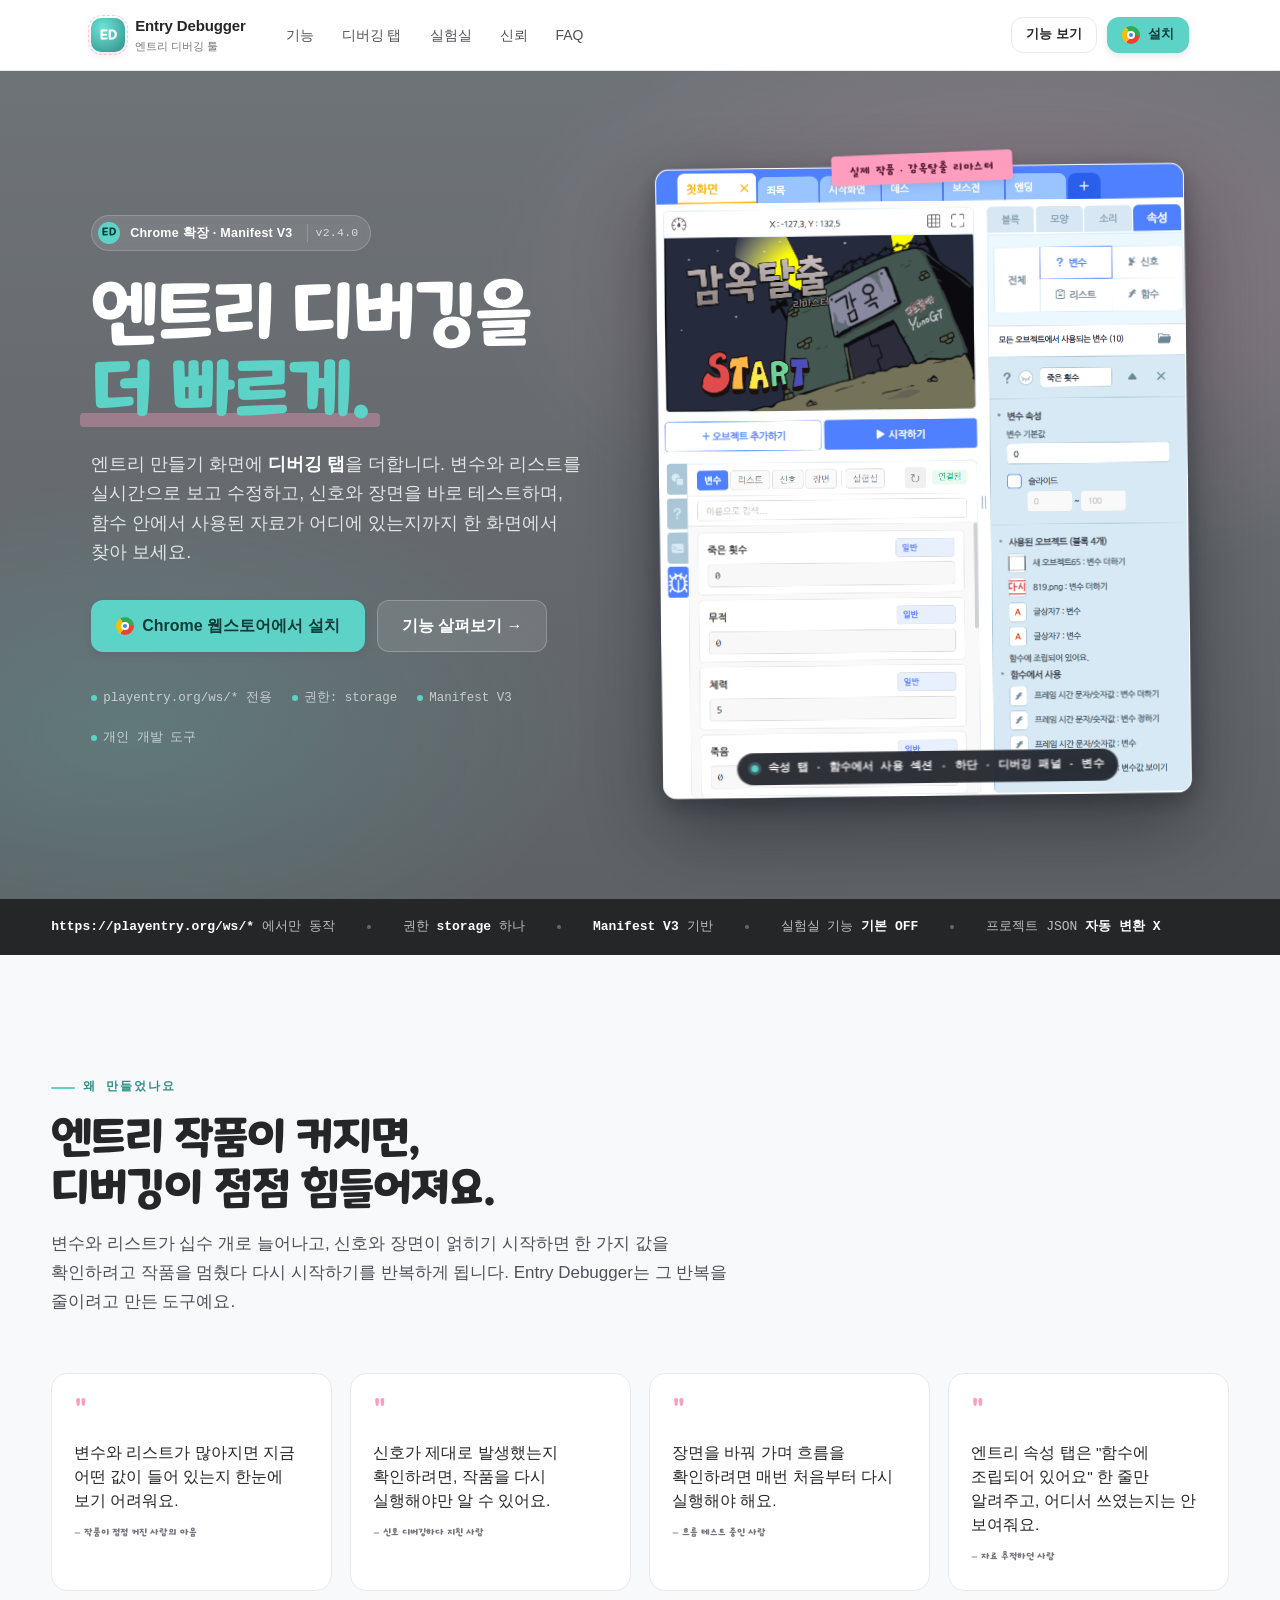
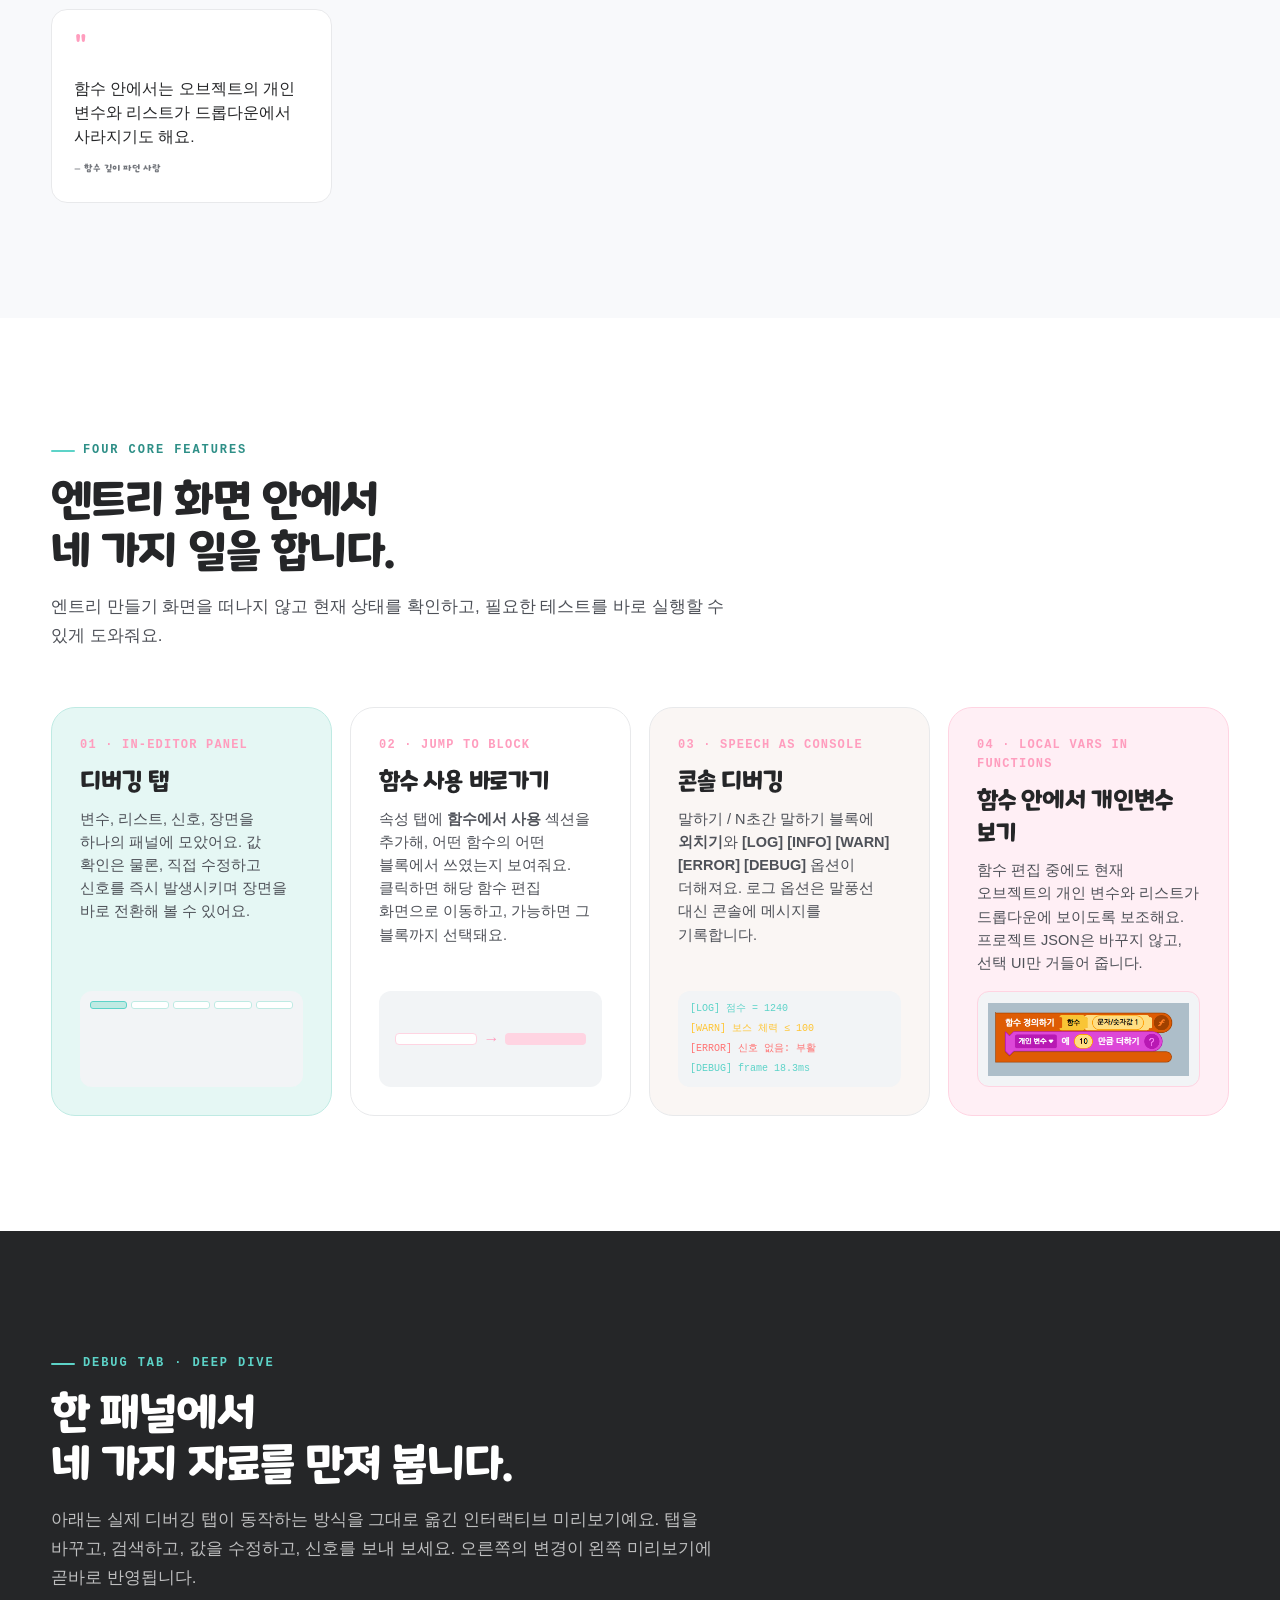
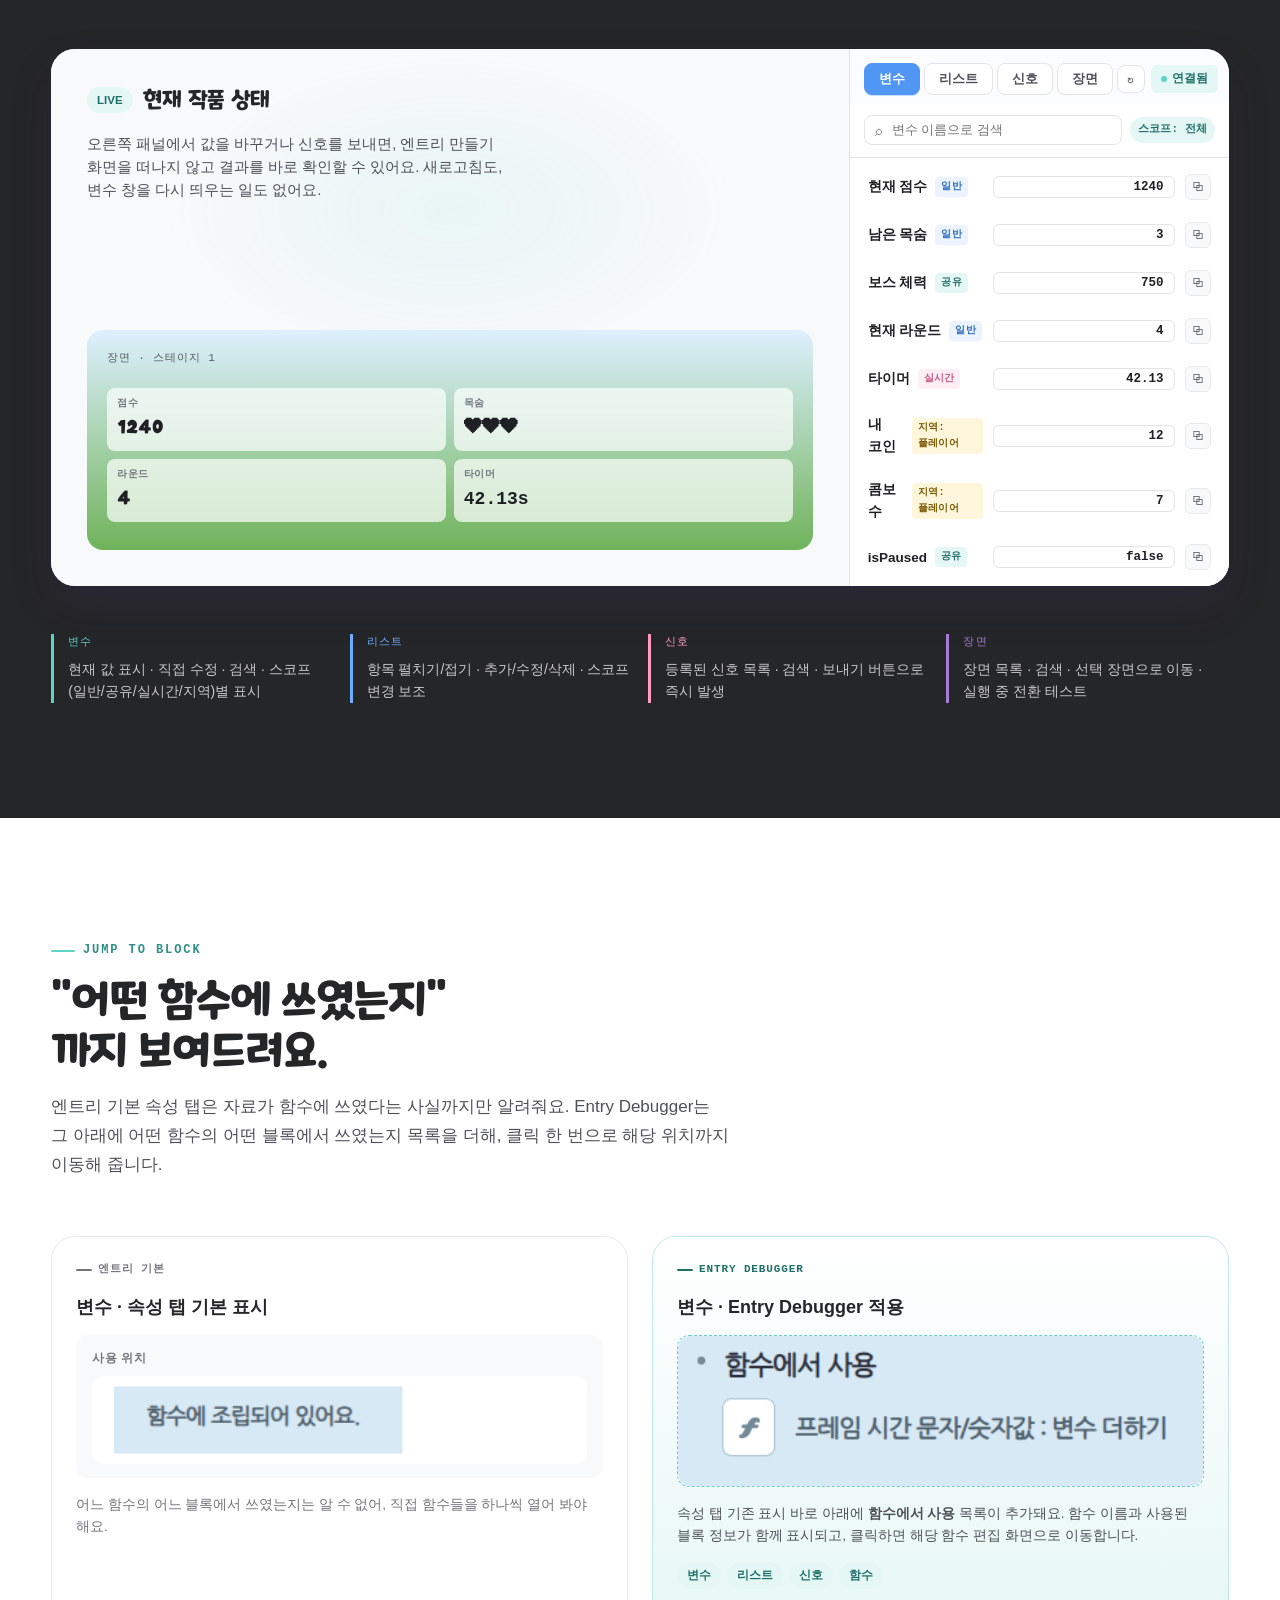
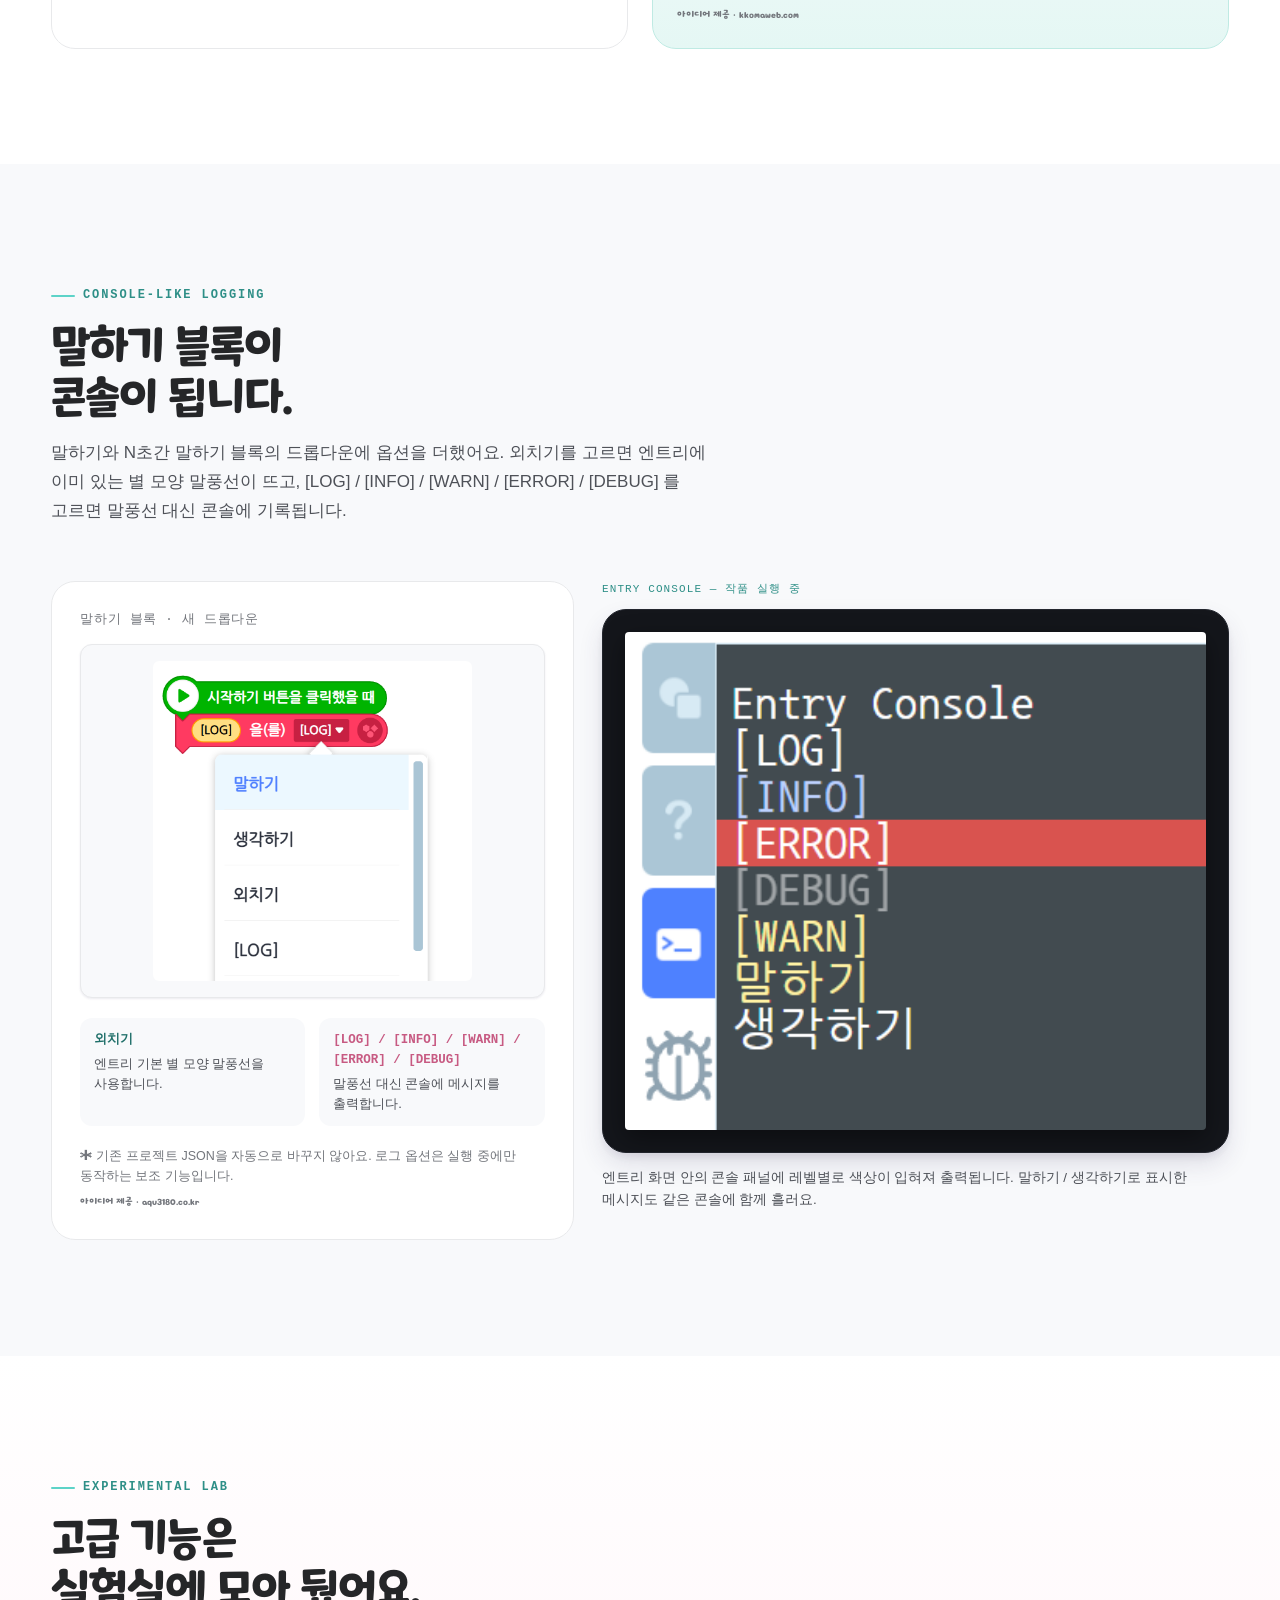
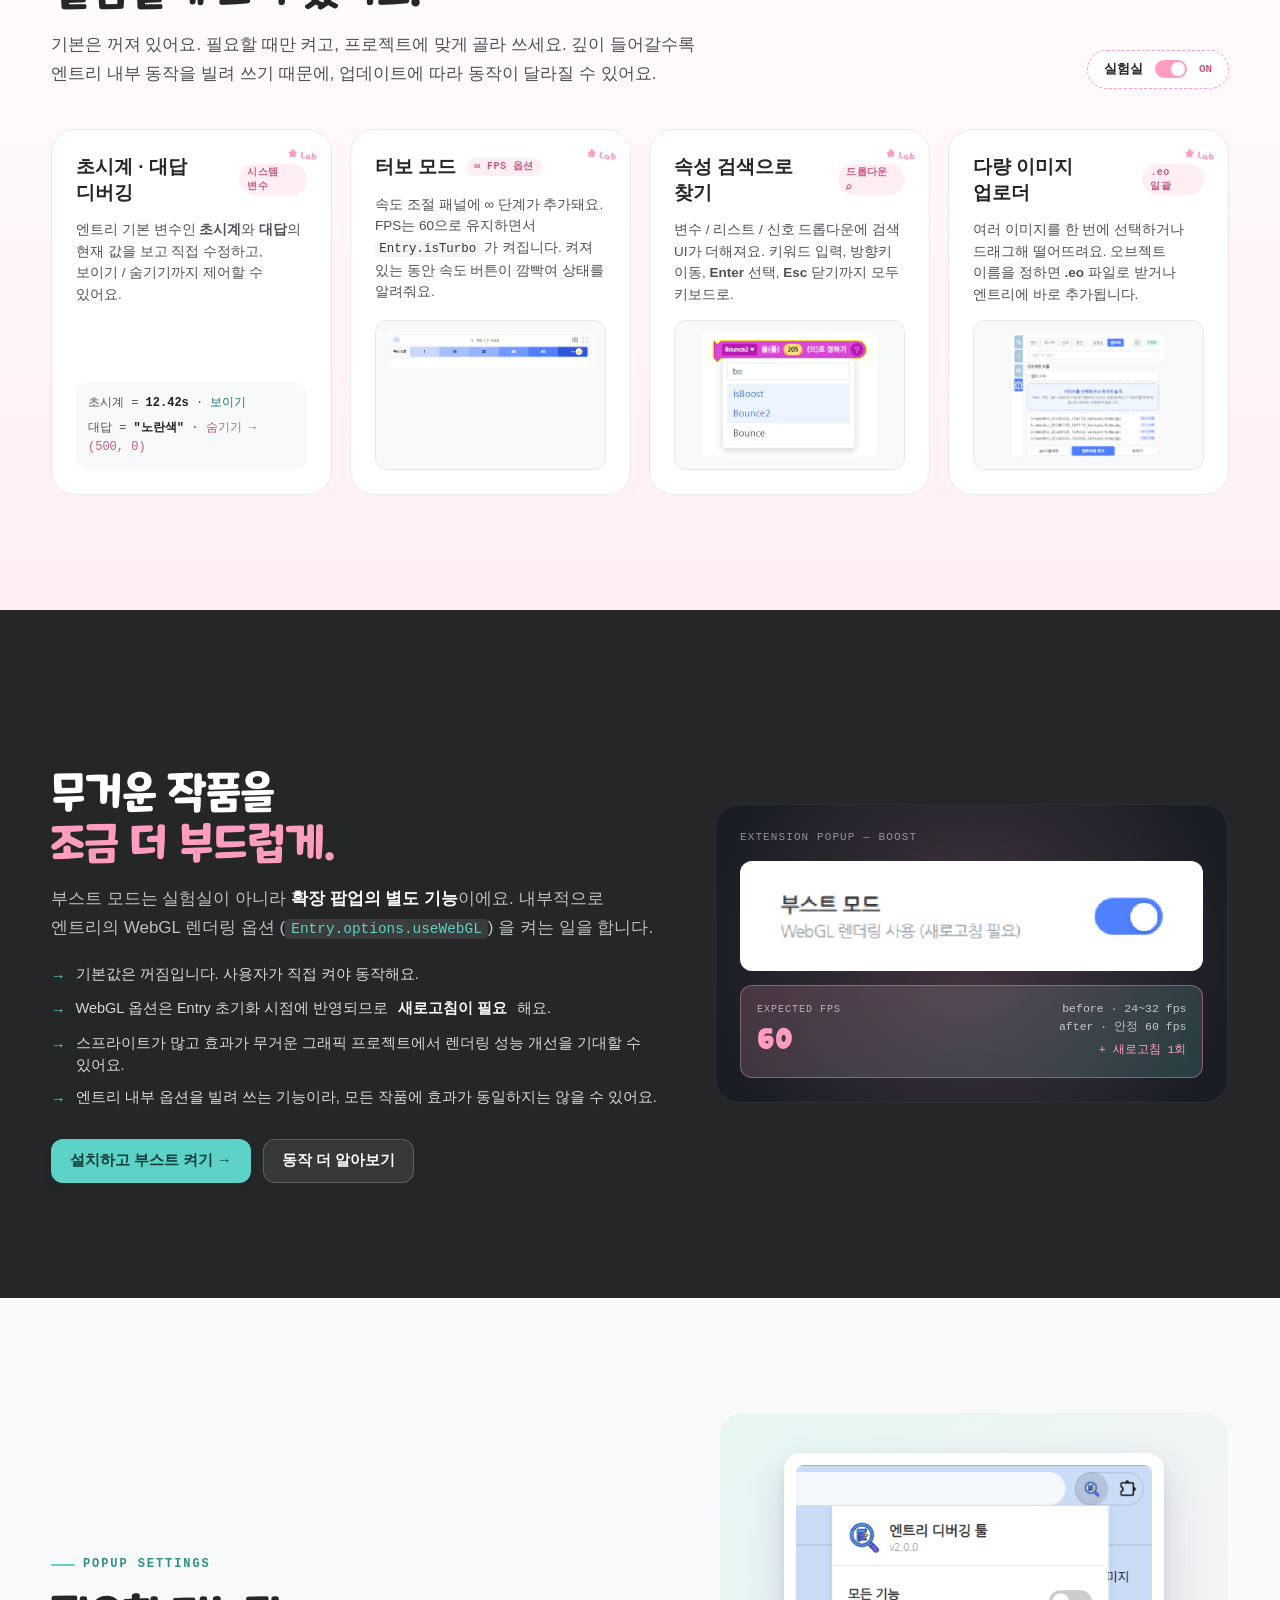
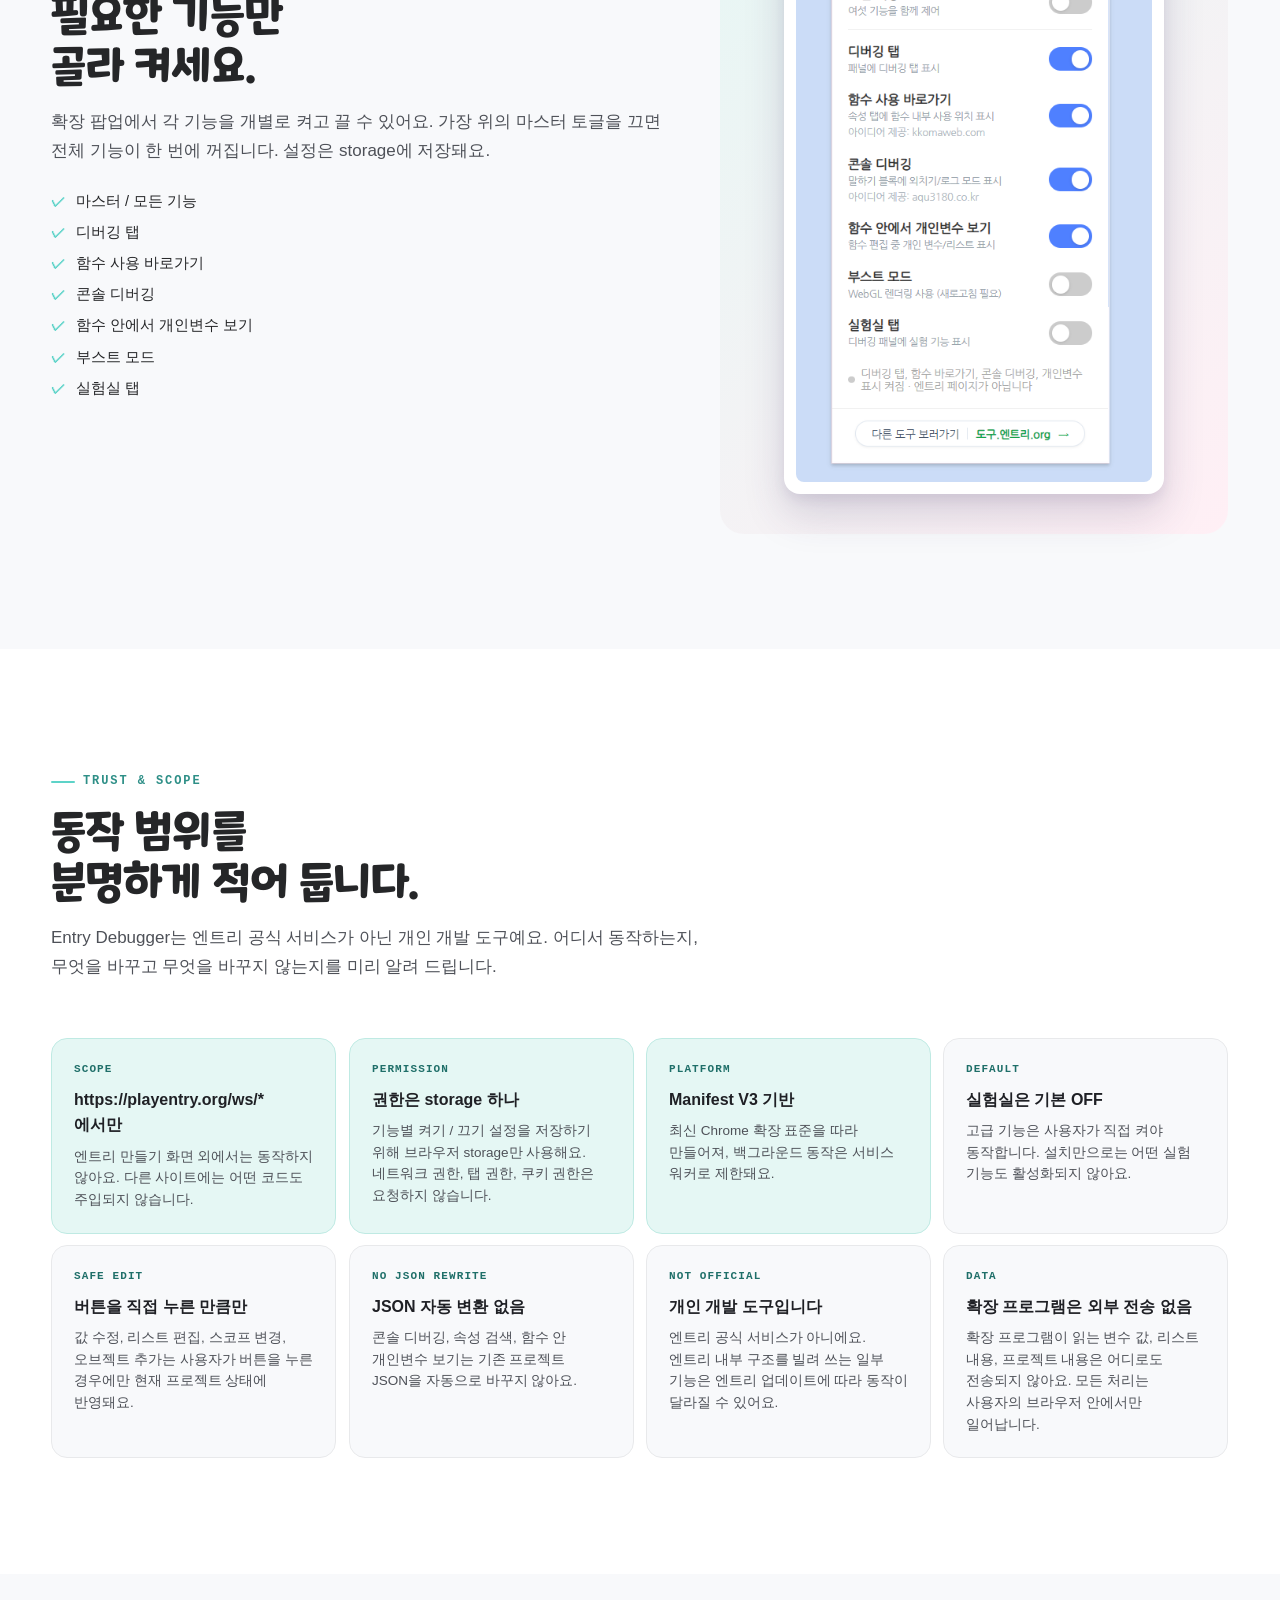
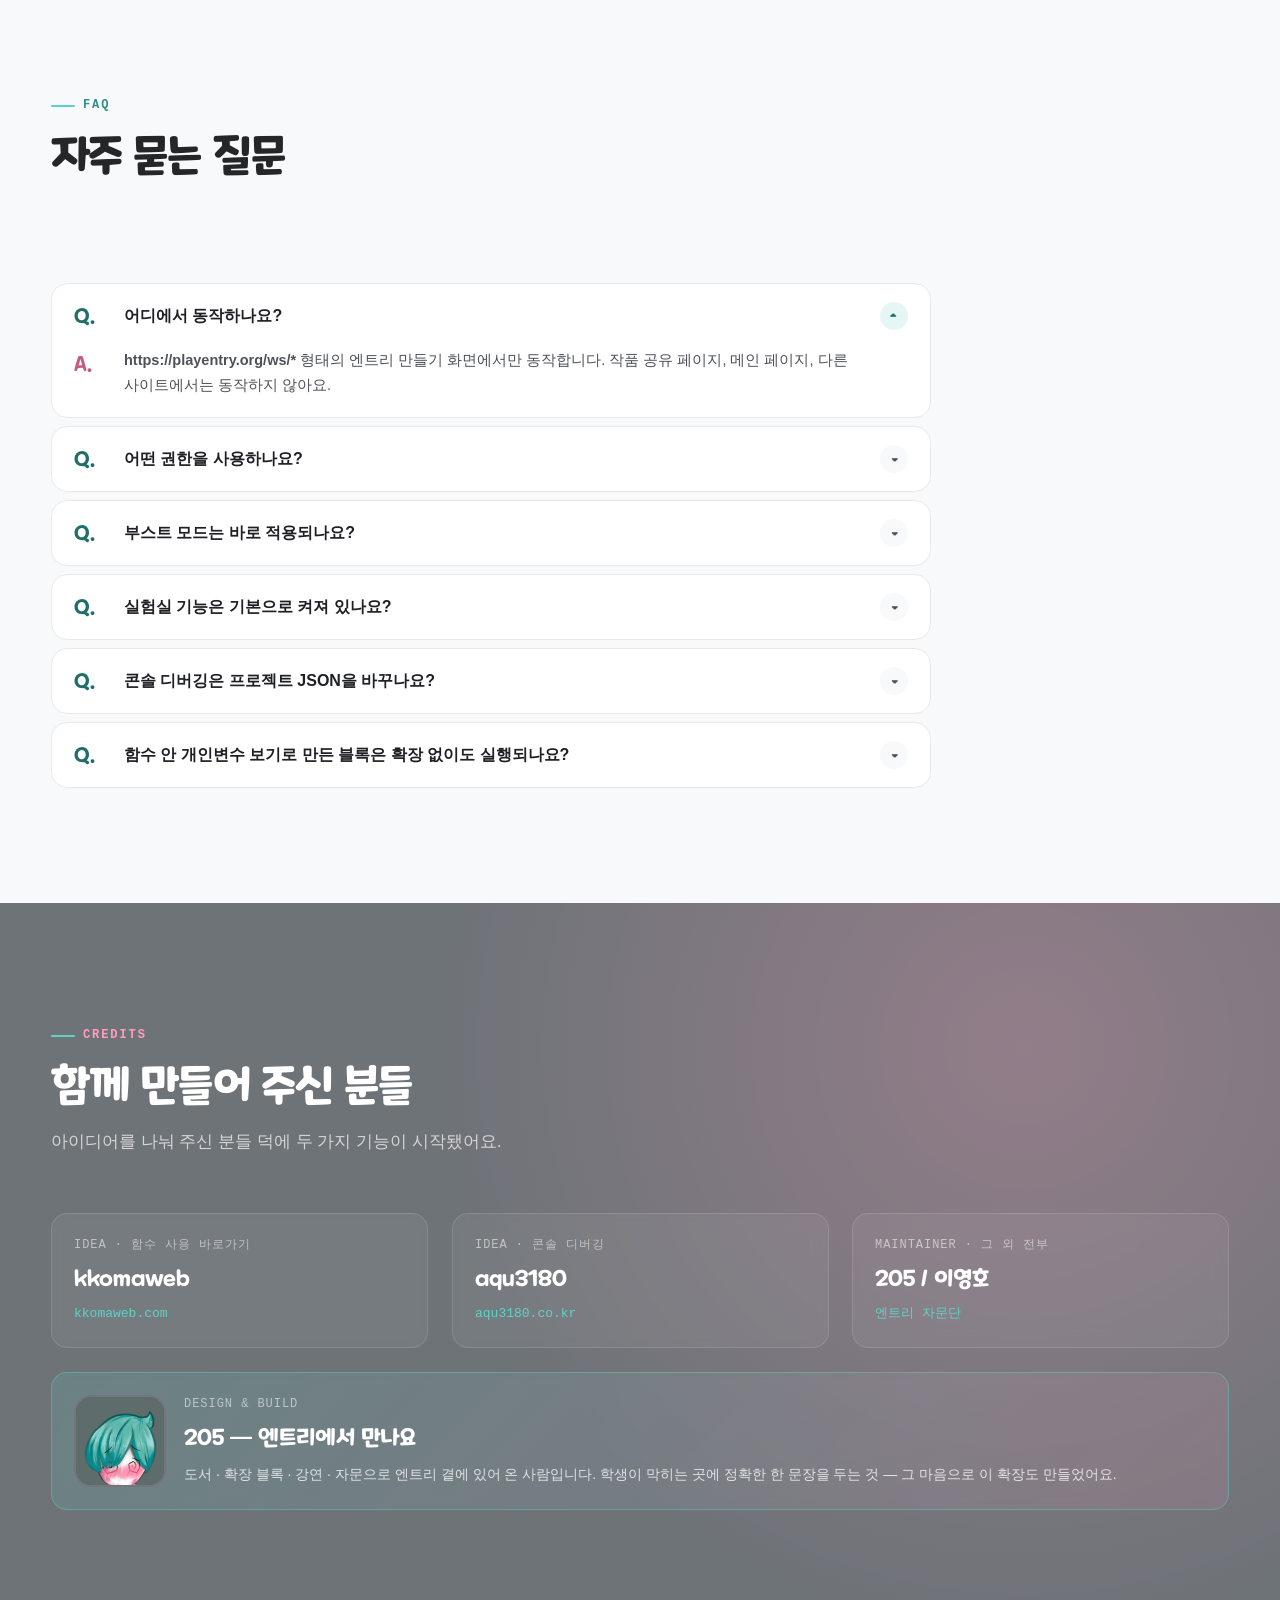
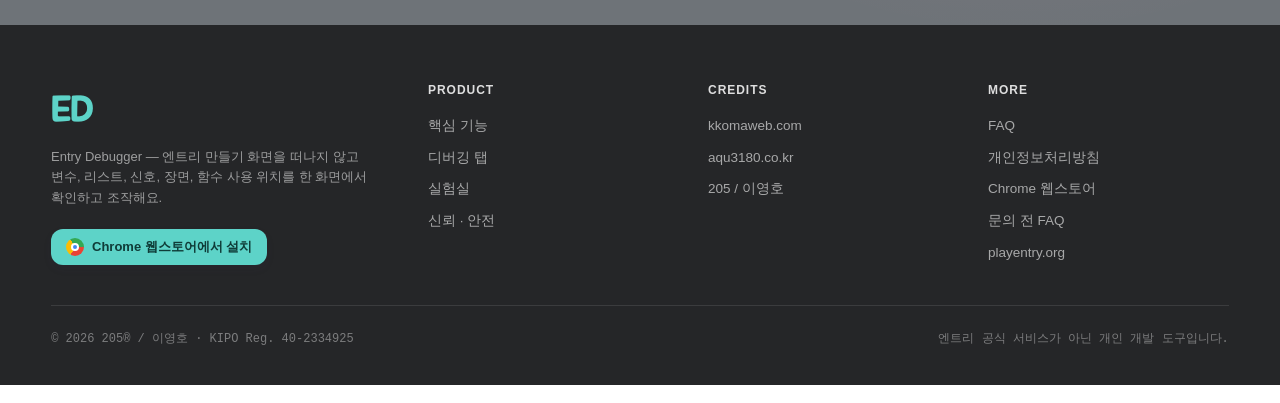
==== commit a79c4412: "Add Entry Debugger privacy policy" ====
--- a/index.html
+++ b/index.html
@@ -52,7 +52,7 @@
       "applicationCategory": "DeveloperApplication",
       "operatingSystem": "Chrome",
       "browserRequirements": "Chrome Extension Manifest V3",
-      "softwareVersion": "2.0.0",
+      "softwareVersion": "2.4.0",
       "isAccessibleForFree": true,
       "inLanguage": "ko-KR",
       "url": "https://entry-debugger.205.kr/",
@@ -141,7 +141,7 @@
       <span class="hero-pill">
         <span class="dot">ED</span>
         <span>Chrome 확장 · Manifest V3</span>
-        <span class="ver">v2.0.0</span>
+        <span class="ver">v2.4.0</span>
       </span>
       <h1>
         엔트리 디버깅을<br/>
@@ -550,7 +550,7 @@
 
       <div class="popup-mock">
         <div class="popup-real">
-          <img src="assets/real-popup.png" alt="엔트리 디버깅 툴 v2.0.0 확장 팝업 — 모든 기능, 디버깅 탭, 함수 사용 바로가기, 콘솔 디버깅, 함수 안에서 개인변수 보기, 부스트 모드, 실험실 탭 토글" />
+          <img src="assets/real-popup.png" alt="엔트리 디버깅 툴 v2.4.0 확장 팝업 — 디버깅 탭 표시 토글" />
         </div>
       </div>
     </div>
@@ -772,6 +772,7 @@
       <h6>MORE</h6>
       <ul>
         <li><a href="#faq">FAQ</a></li>
+        <li><a href="privacy.html">개인정보처리방침</a></li>
         <li><a href="https://chromewebstore.google.com/detail/%EC%97%94%ED%8A%B8%EB%A6%AC-%EB%94%94%EB%B2%84%EA%B9%85-%ED%88%B4/meginahneajajhniecgebilpldnabkob" target="_blank" rel="noopener">Chrome 웹스토어</a></li>
         <li><a href="#faq">문의 전 FAQ</a></li>
         <li><a href="https://playentry.org" target="_blank" rel="noopener">playentry.org</a></li>
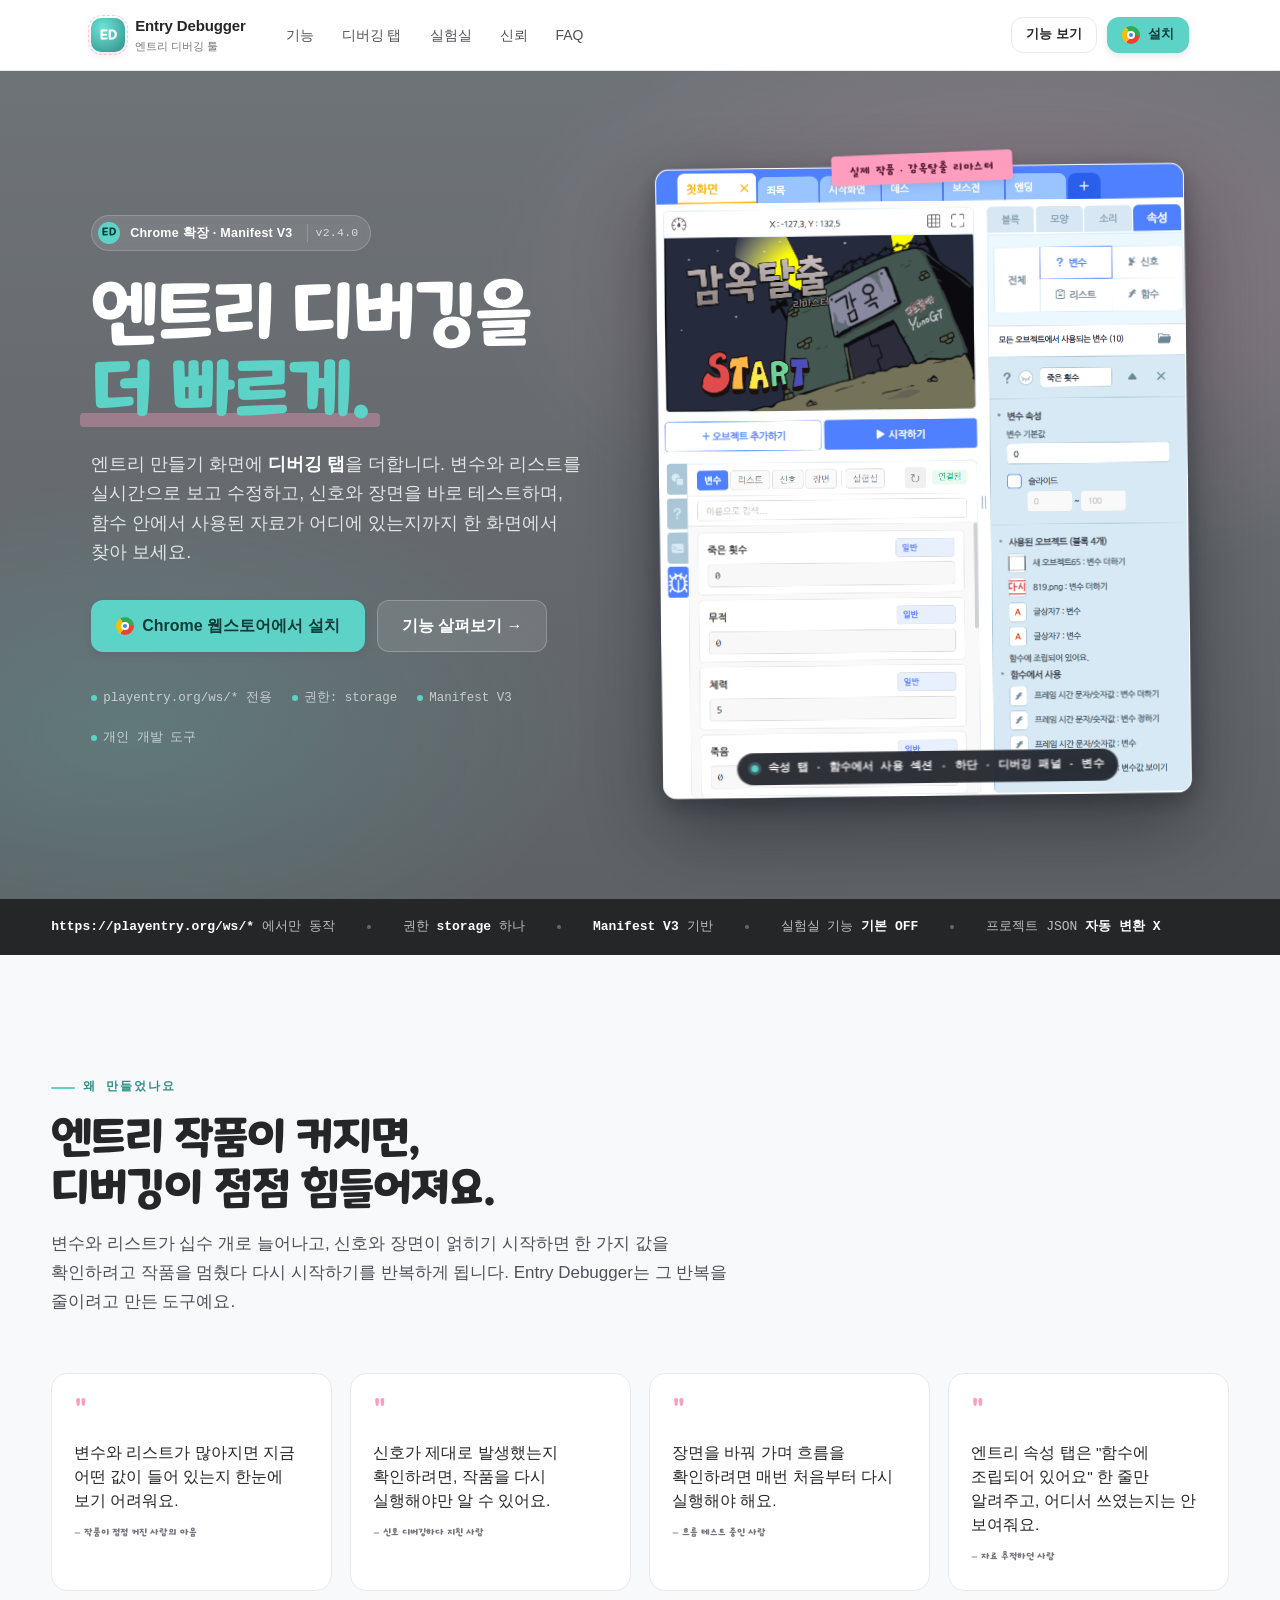
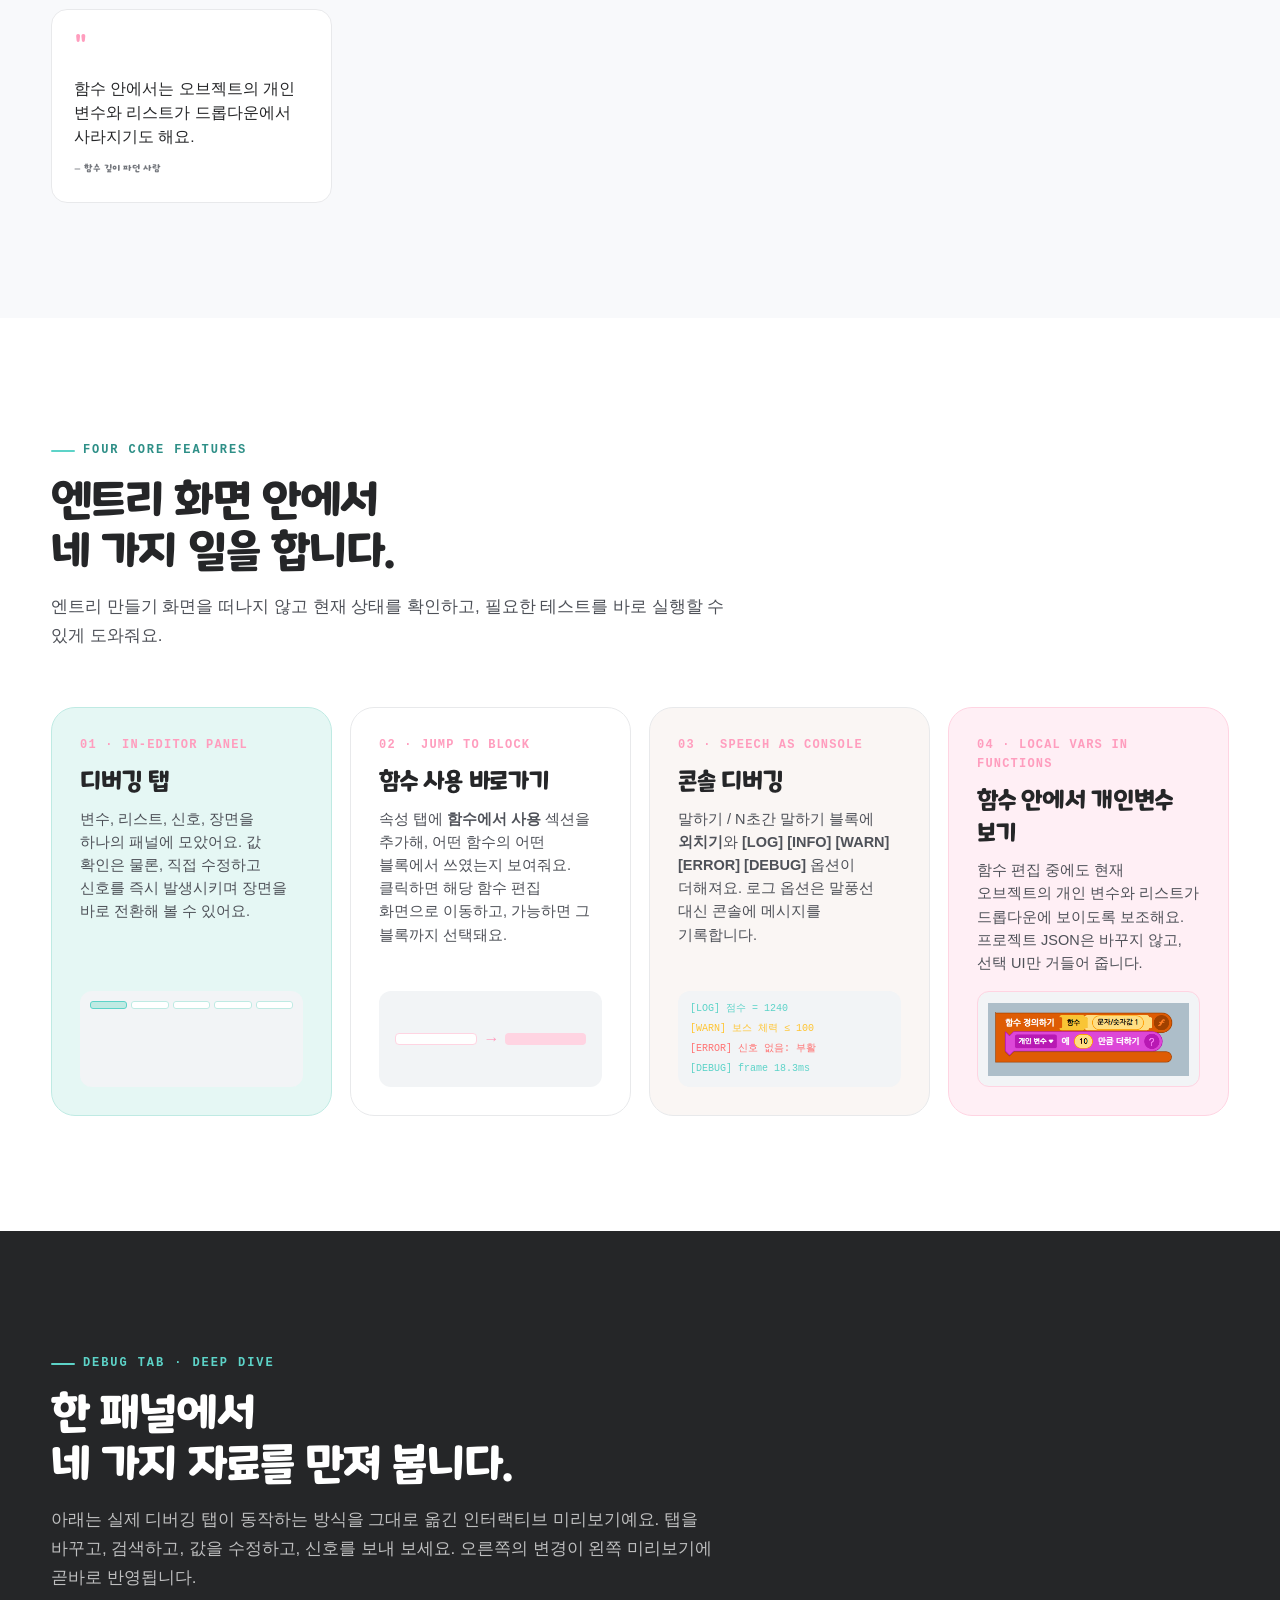
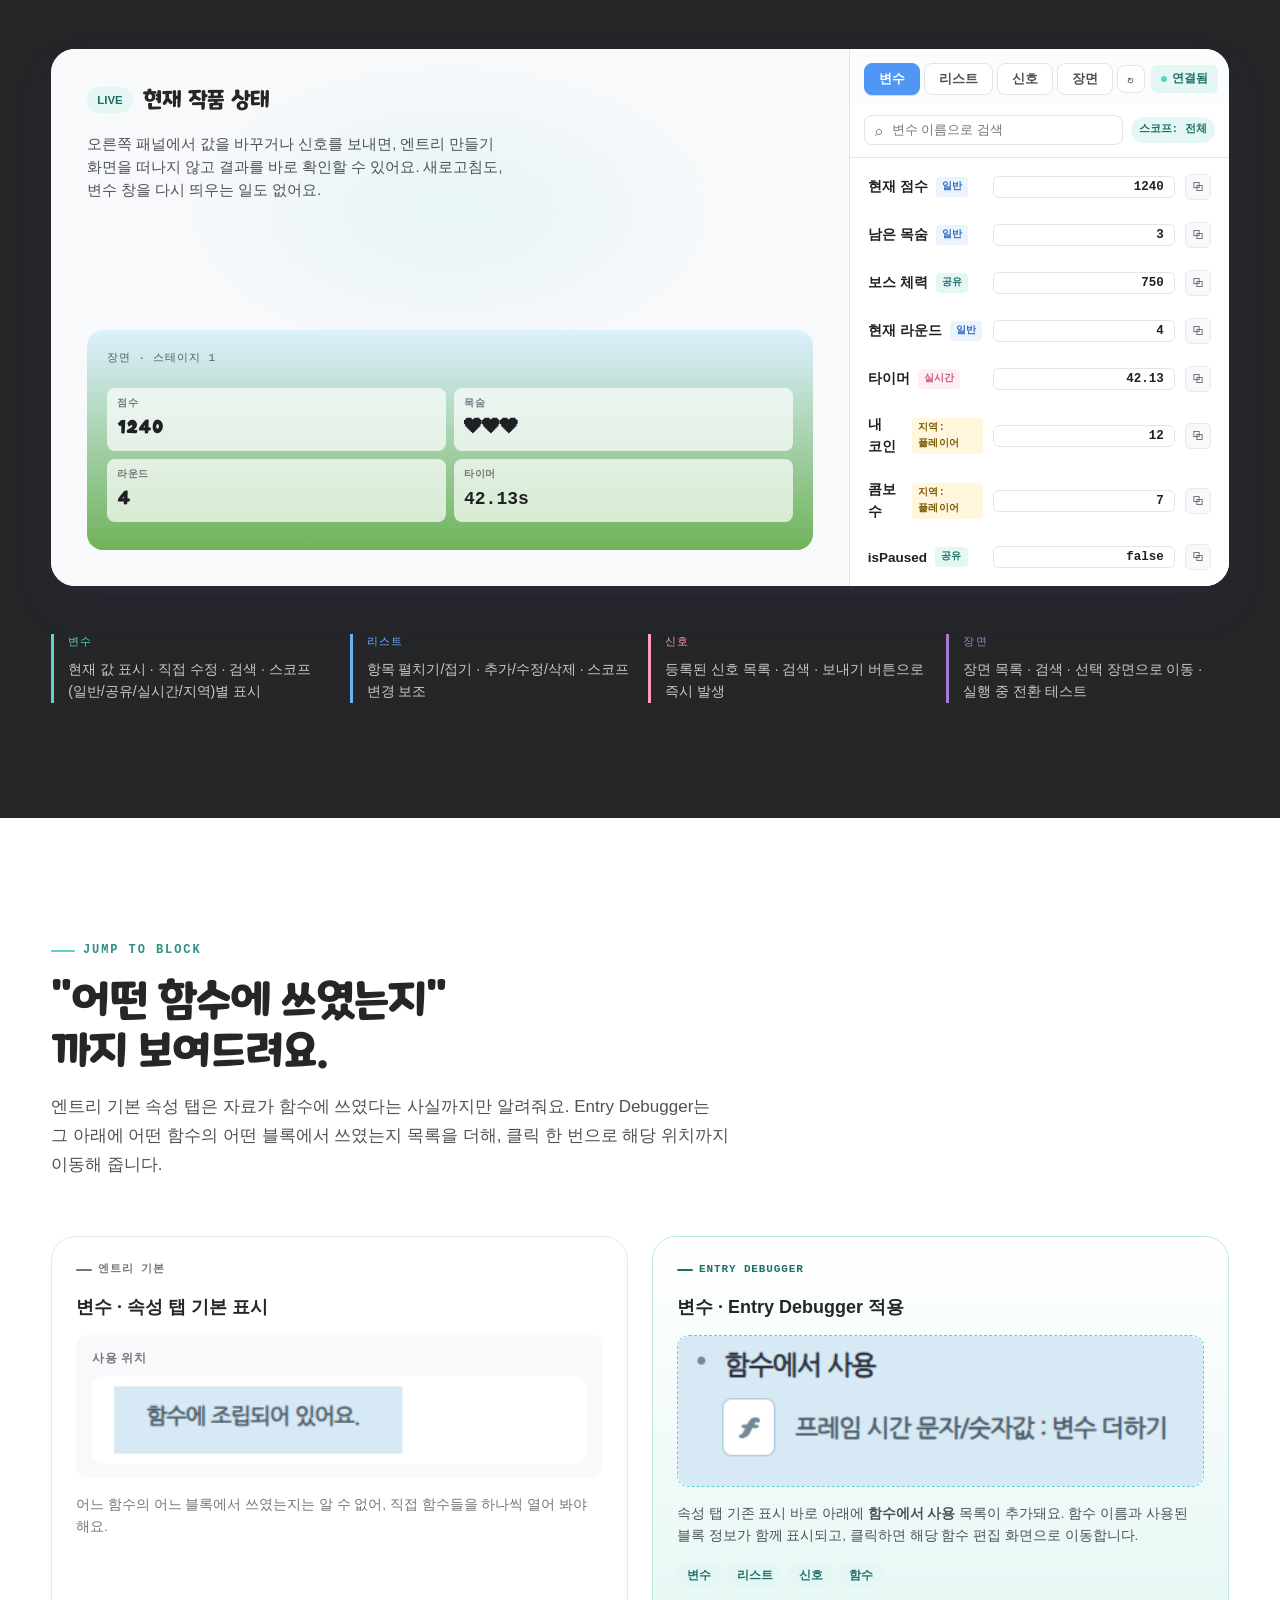
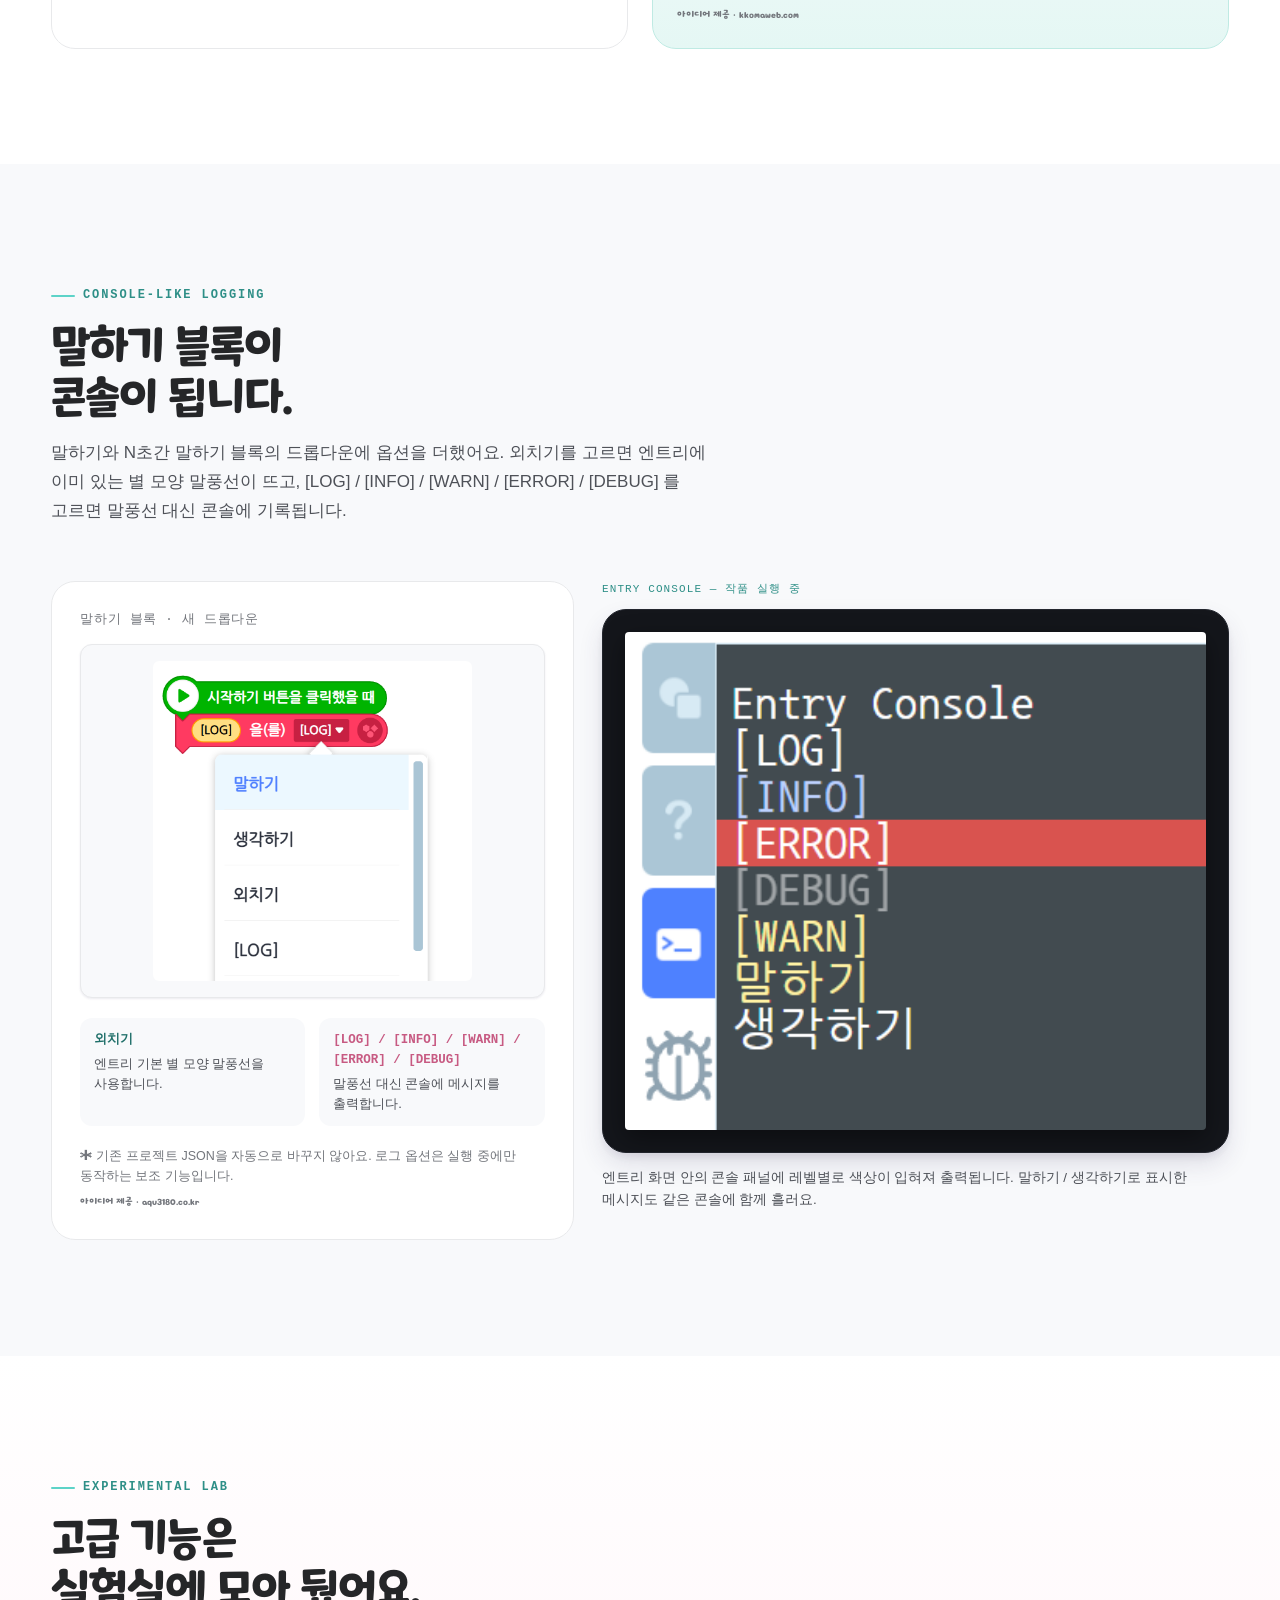
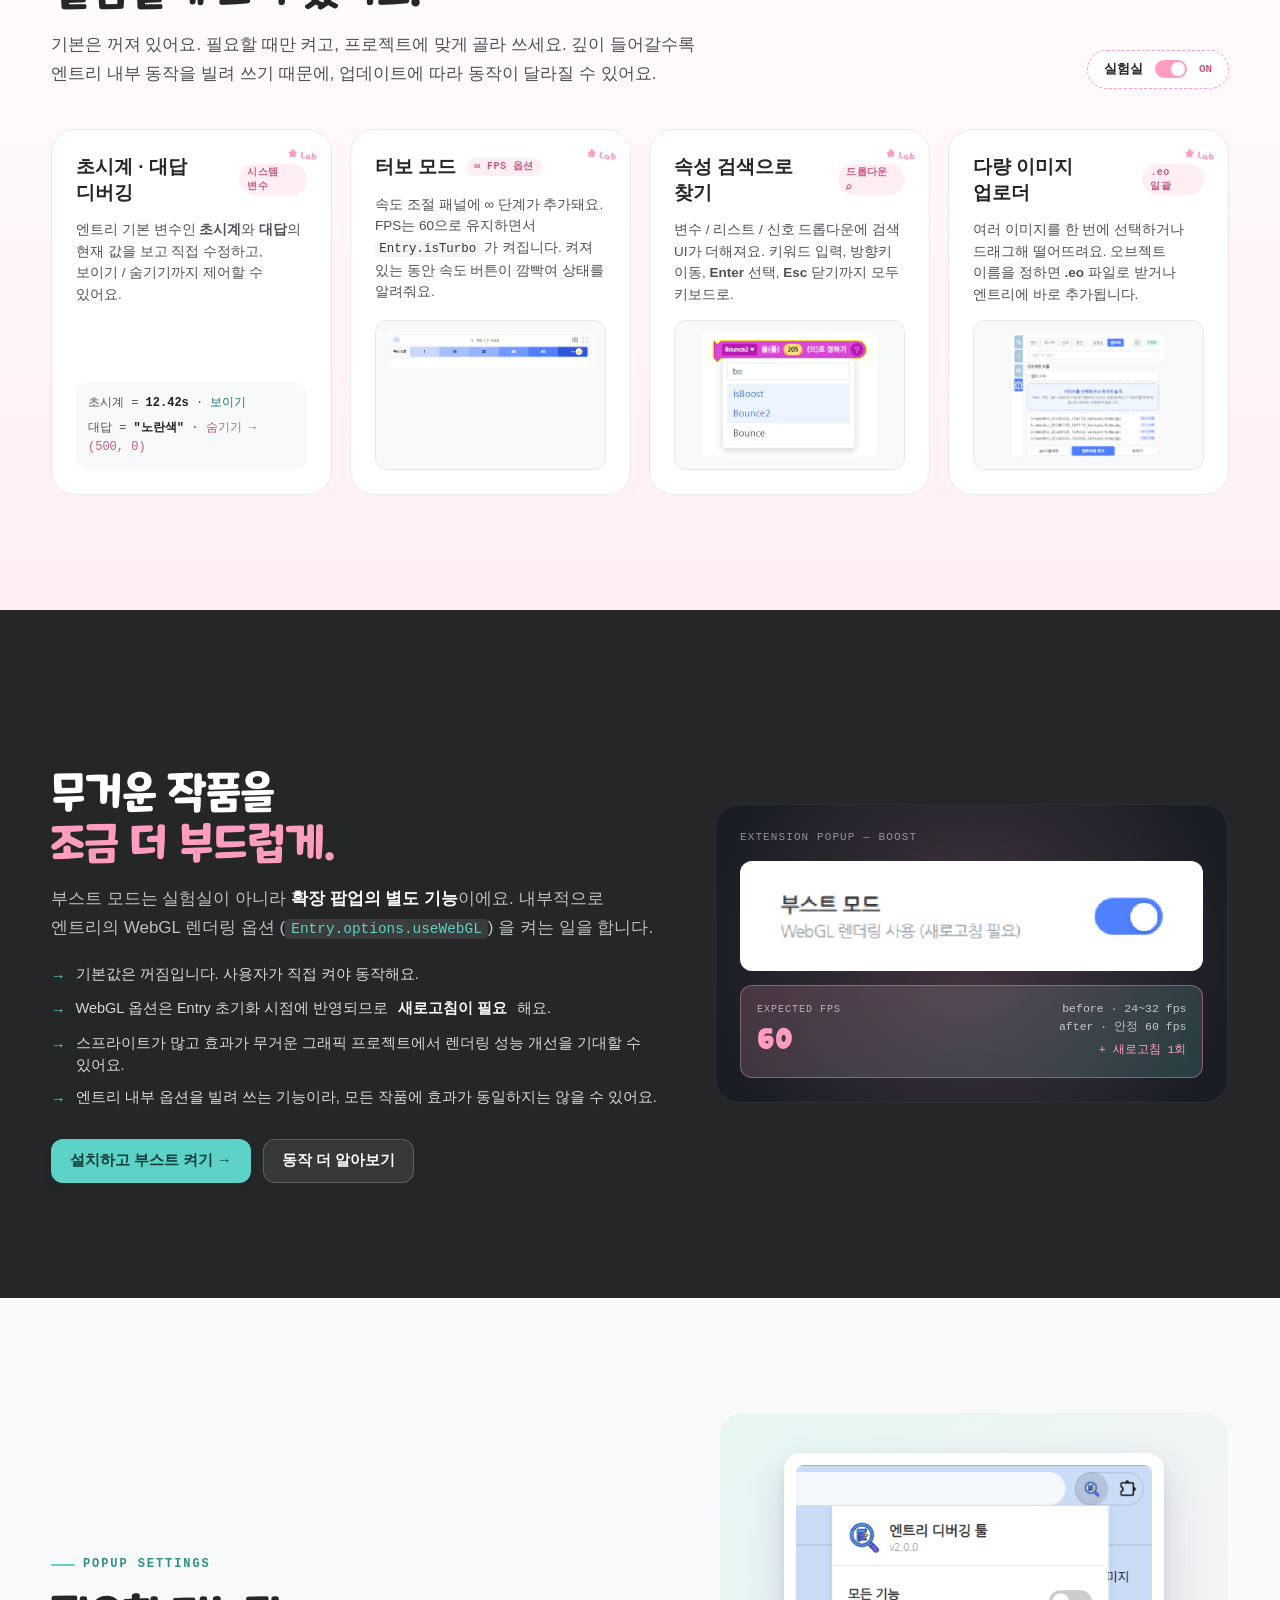
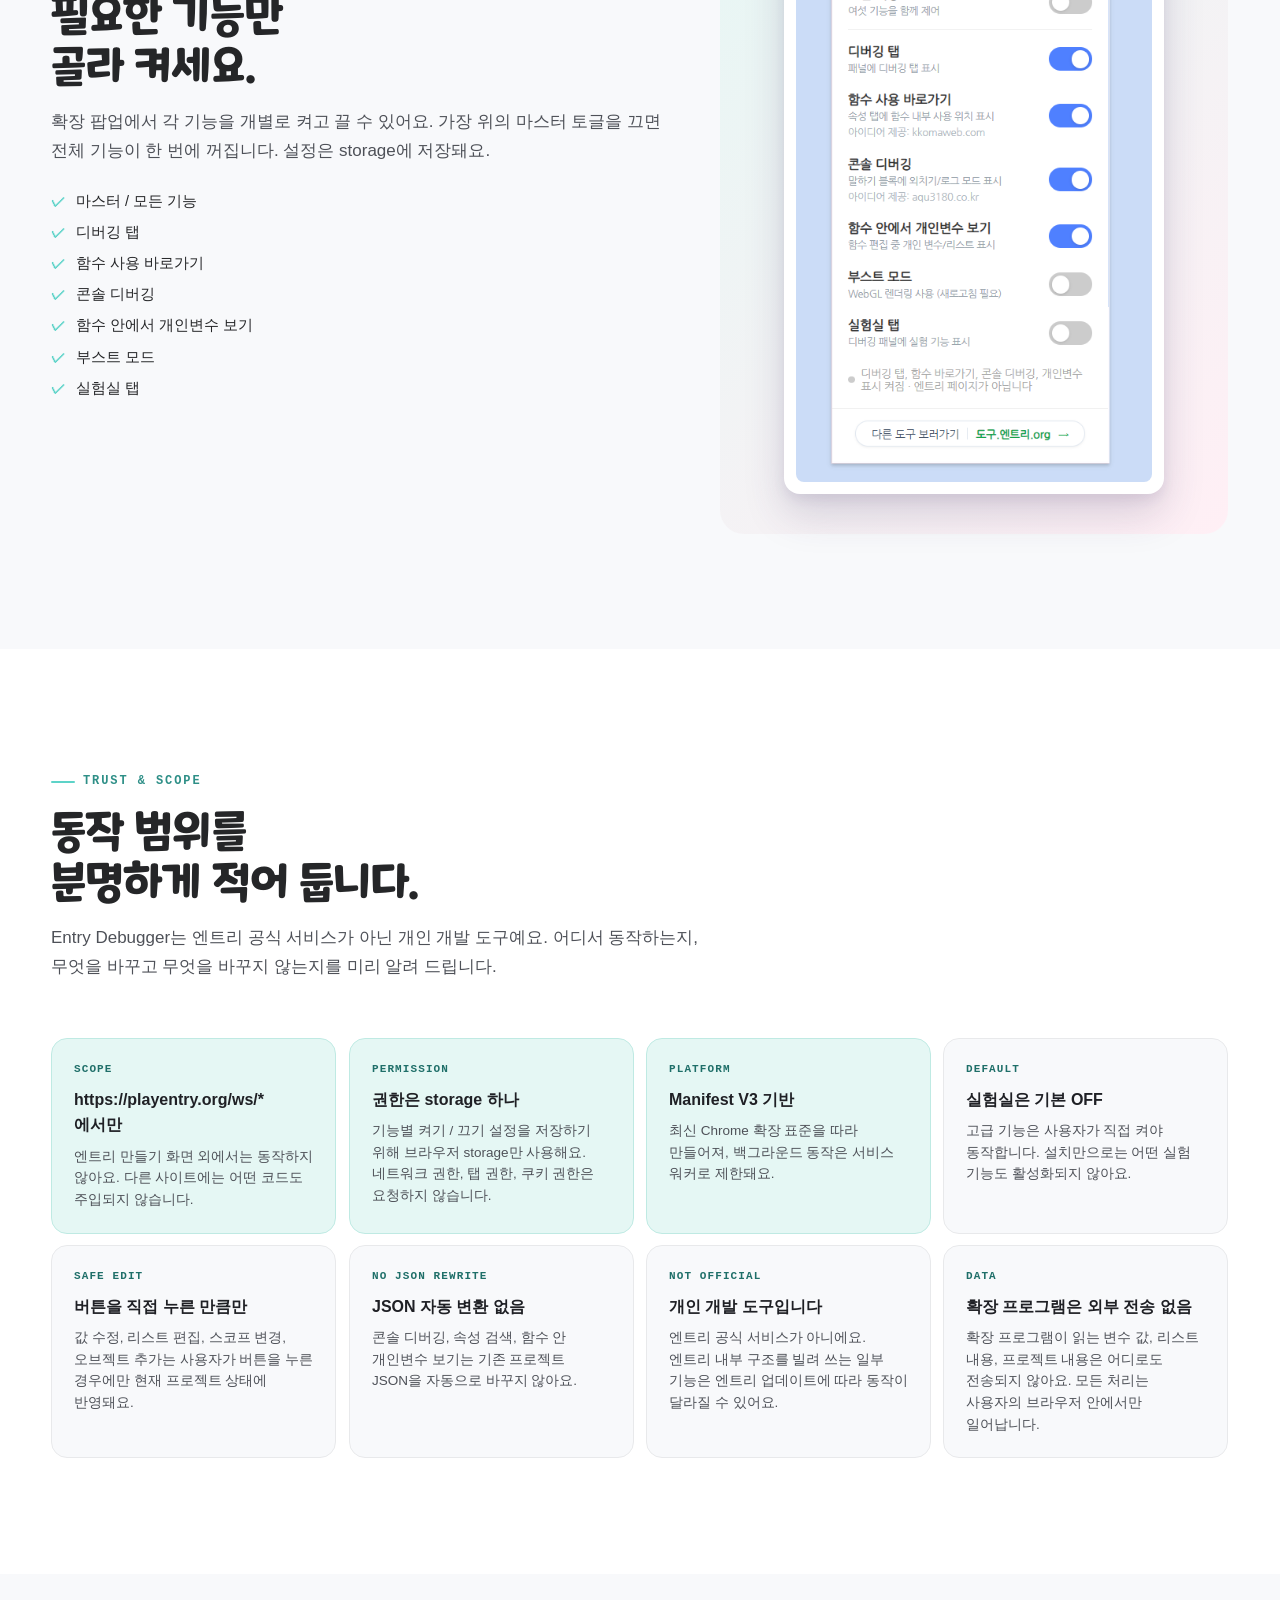
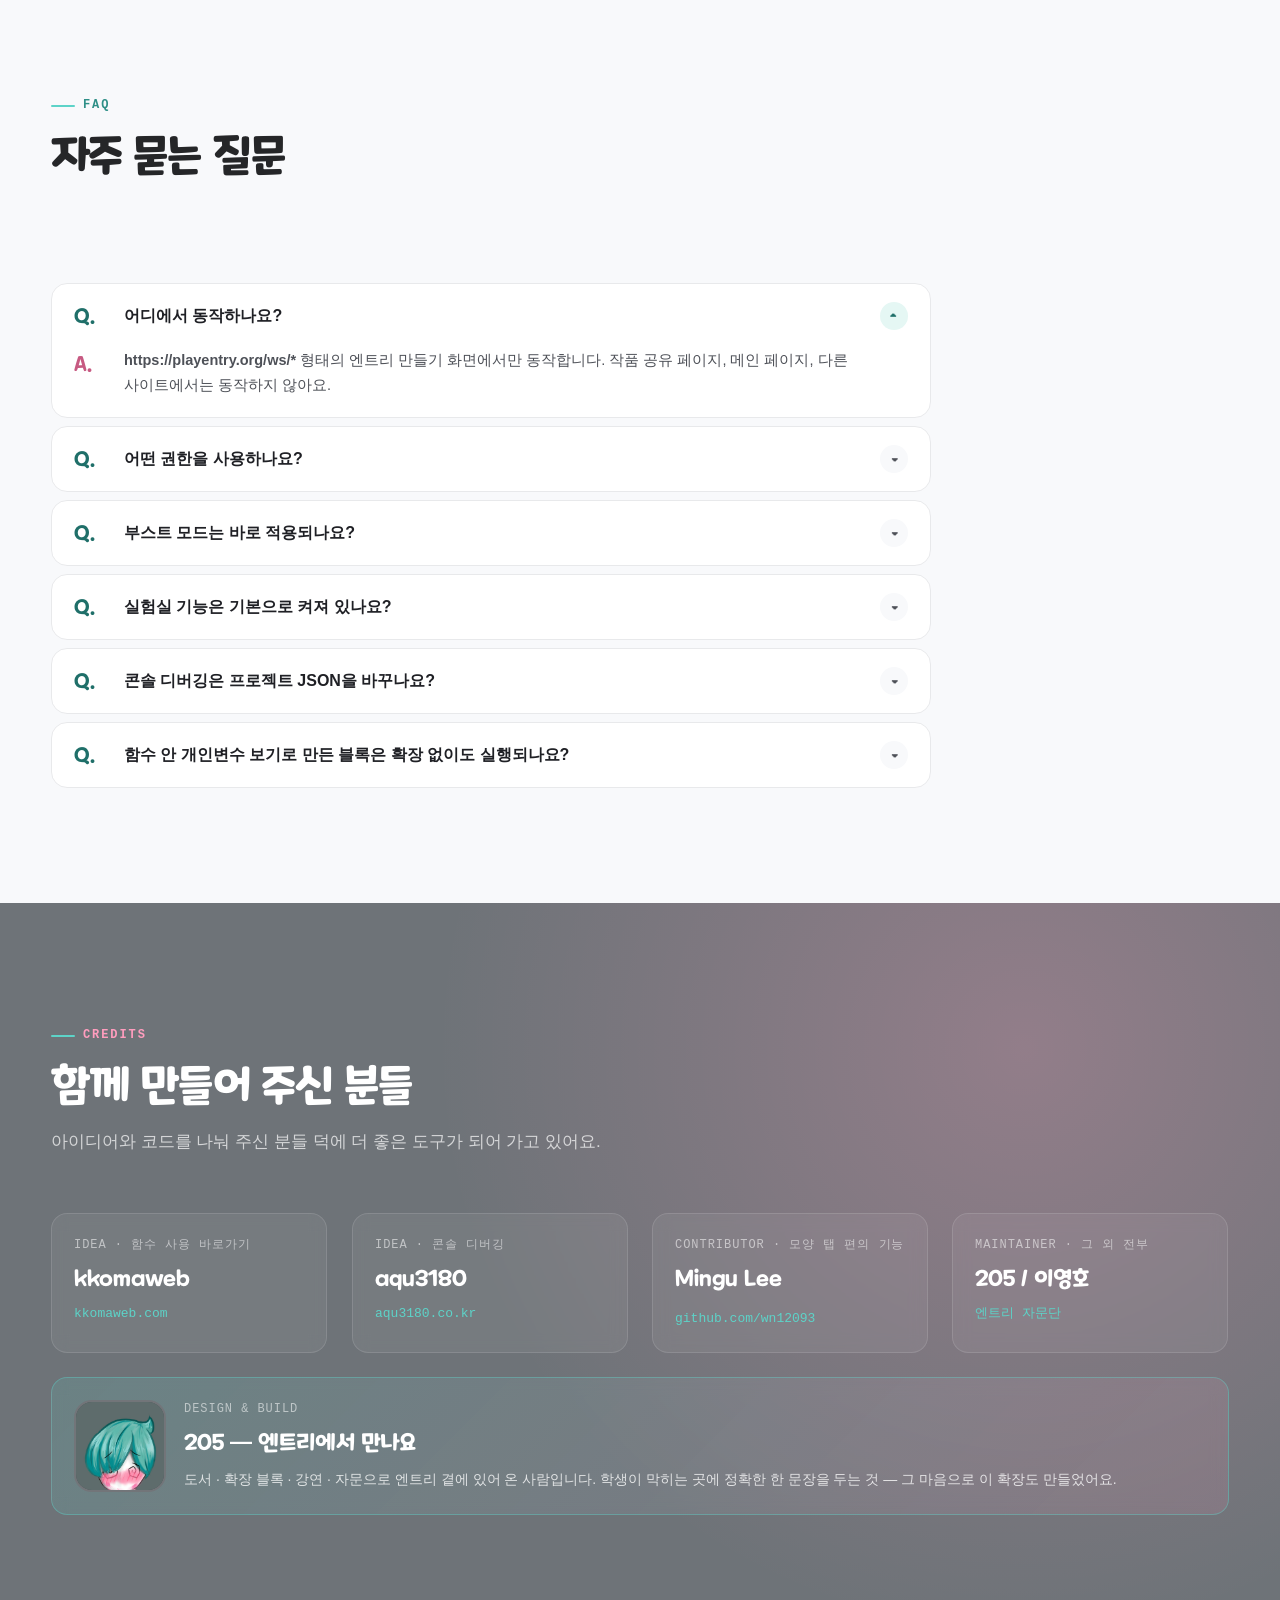
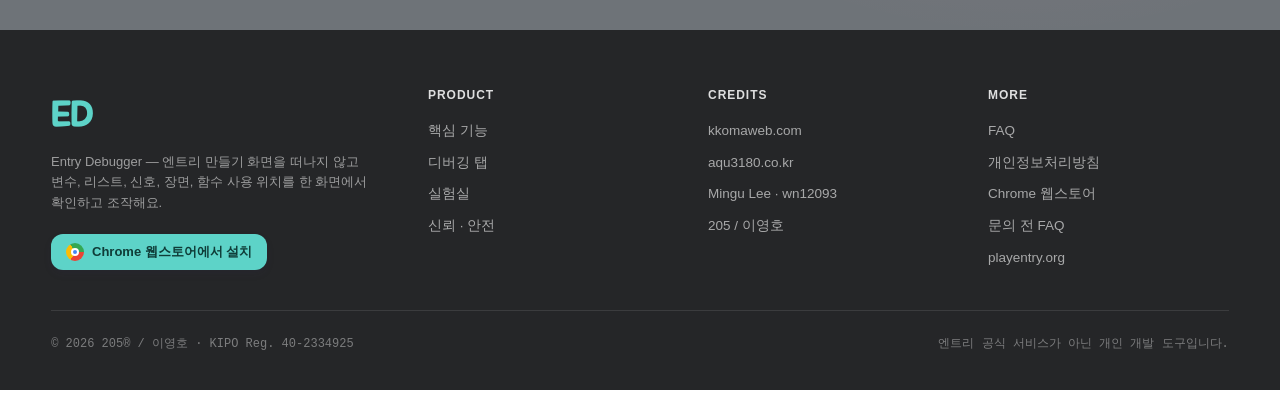
==== commit 7435451c: "Add picture tools contributor credit" ====
--- a/index.html
+++ b/index.html
@@ -64,6 +64,11 @@
         "name": "205 / 이영호",
         "url": "https://205.kr/"
       },
+      "contributor": {
+        "@type": "Person",
+        "name": "Mingu Lee",
+        "url": "https://github.com/wn12093"
+      },
       "offers": {
         "@type": "Offer",
         "price": "0",
@@ -705,7 +710,7 @@
   <div class="section-inner">
     <div class="eyebrow">CREDITS</div>
     <h2 class="section-title">함께 만들어 주신 분들</h2>
-    <p class="section-sub">아이디어를 나눠 주신 분들 덕에 두 가지 기능이 시작됐어요.</p>
+    <p class="section-sub">아이디어와 코드를 나눠 주신 분들 덕에 더 좋은 도구가 되어 가고 있어요.</p>
 
     <div class="credits-grid">
       <div class="credit-card">
@@ -717,6 +722,11 @@
         <div class="role">IDEA · 콘솔 디버깅</div>
         <div class="who">aqu3180</div>
         <div class="link">aqu3180.co.kr</div>
+      </div>
+      <div class="credit-card">
+        <div class="role">CONTRIBUTOR · 모양 탭 편의 기능</div>
+        <div class="who">Mingu Lee</div>
+        <a class="link" href="https://github.com/wn12093" target="_blank" rel="noopener">github.com/wn12093</a>
       </div>
       <div class="credit-card">
         <div class="role">MAINTAINER · 그 외 전부</div>
@@ -765,6 +775,7 @@
       <ul>
         <li><a href="https://kkomaweb.com" target="_blank" rel="noopener">kkomaweb.com</a></li>
         <li><a href="https://aqu3180.co.kr" target="_blank" rel="noopener">aqu3180.co.kr</a></li>
+        <li><a href="https://github.com/wn12093" target="_blank" rel="noopener">Mingu Lee · wn12093</a></li>
         <li><a href="#credits">205 / 이영호</a></li>
       </ul>
     </div>
--- a/page.css
+++ b/page.css
@@ -1931,7 +1931,7 @@
 .credits .eyebrow { color: var(--c205-pink); }
 .credits-grid {
   display: grid;
-  grid-template-columns: 1fr 1fr 1fr;
+  grid-template-columns: repeat(4, minmax(0, 1fr));
   gap: 24px;
   position: relative;
 }
@@ -1965,7 +1965,7 @@
   background: linear-gradient(135deg, rgba(93,211,200,0.16), rgba(255,157,190,0.12));
   border-color: rgba(93,211,200,0.4);
   display: flex; gap: 18px; align-items: center;
-  grid-column: span 3;
+  grid-column: span 4;
 }
 .credit-card.is-205 .face {
   width: 92px; height: 92px;
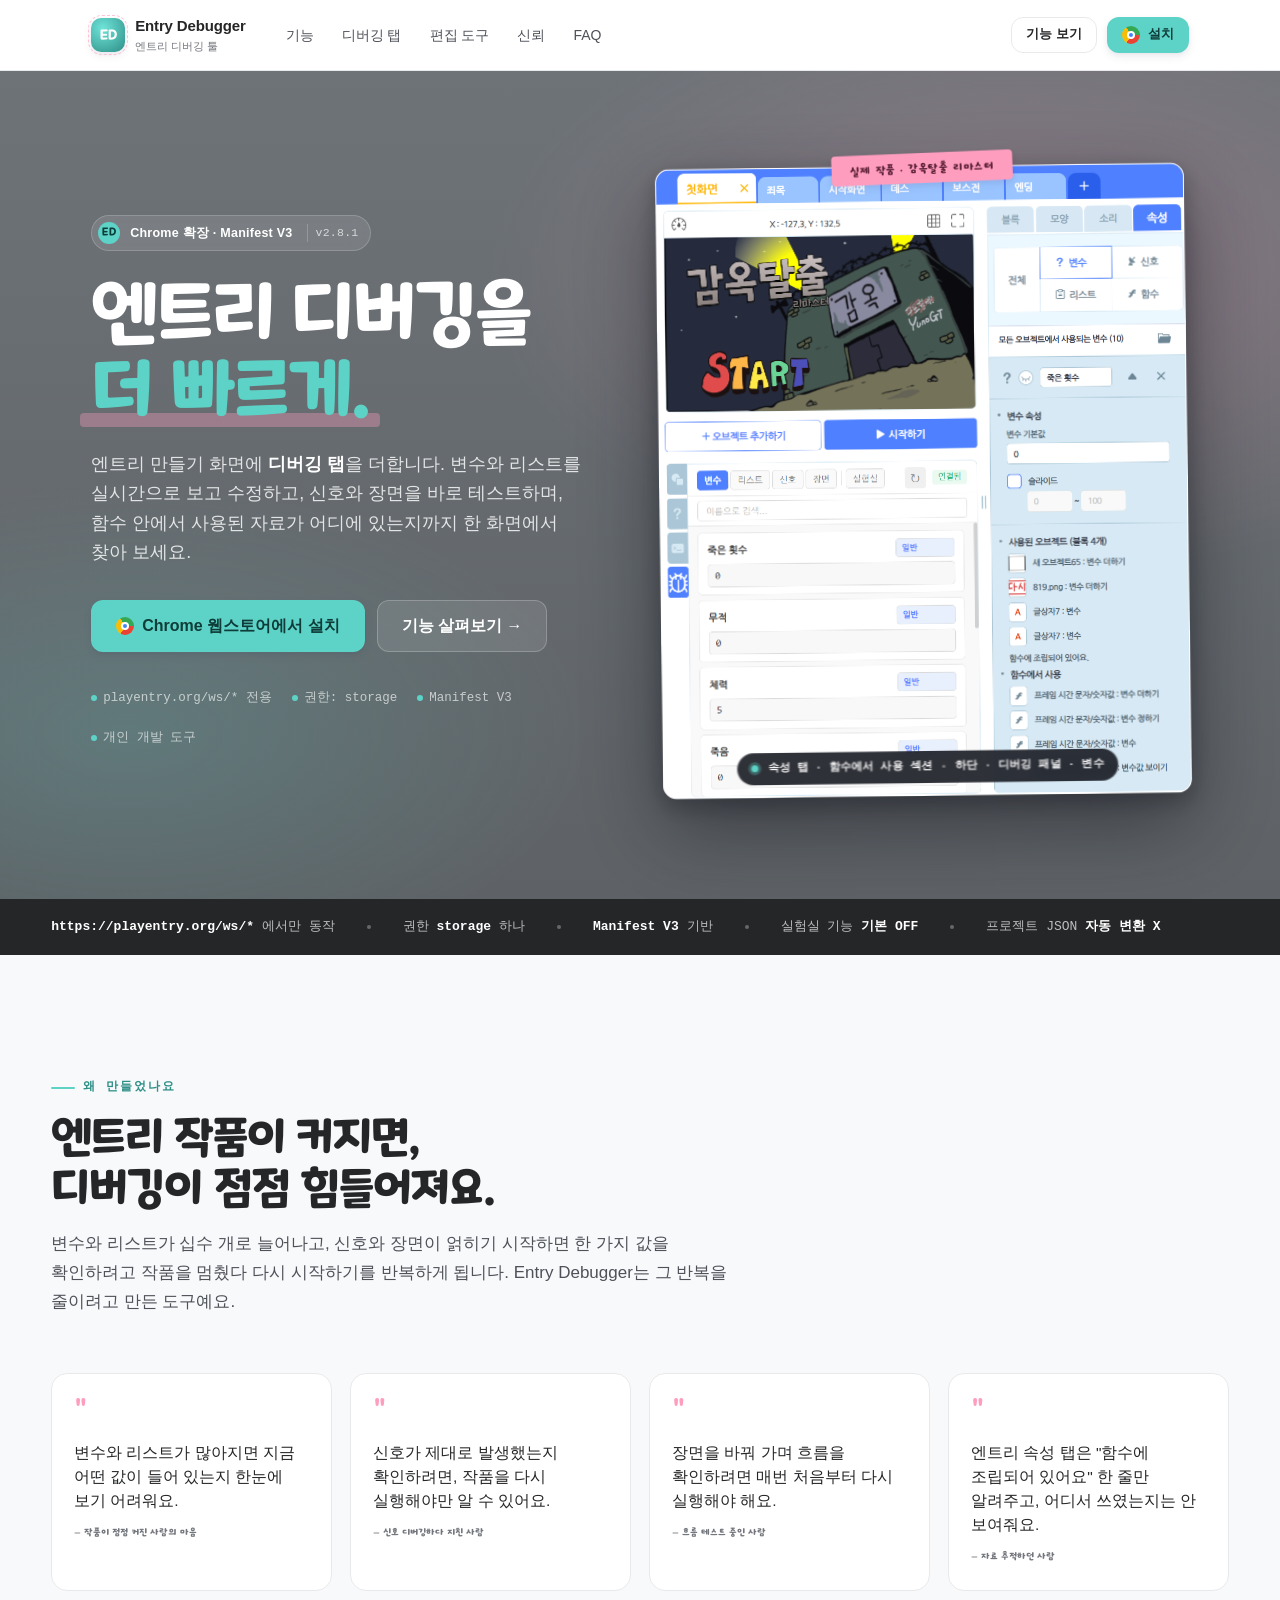
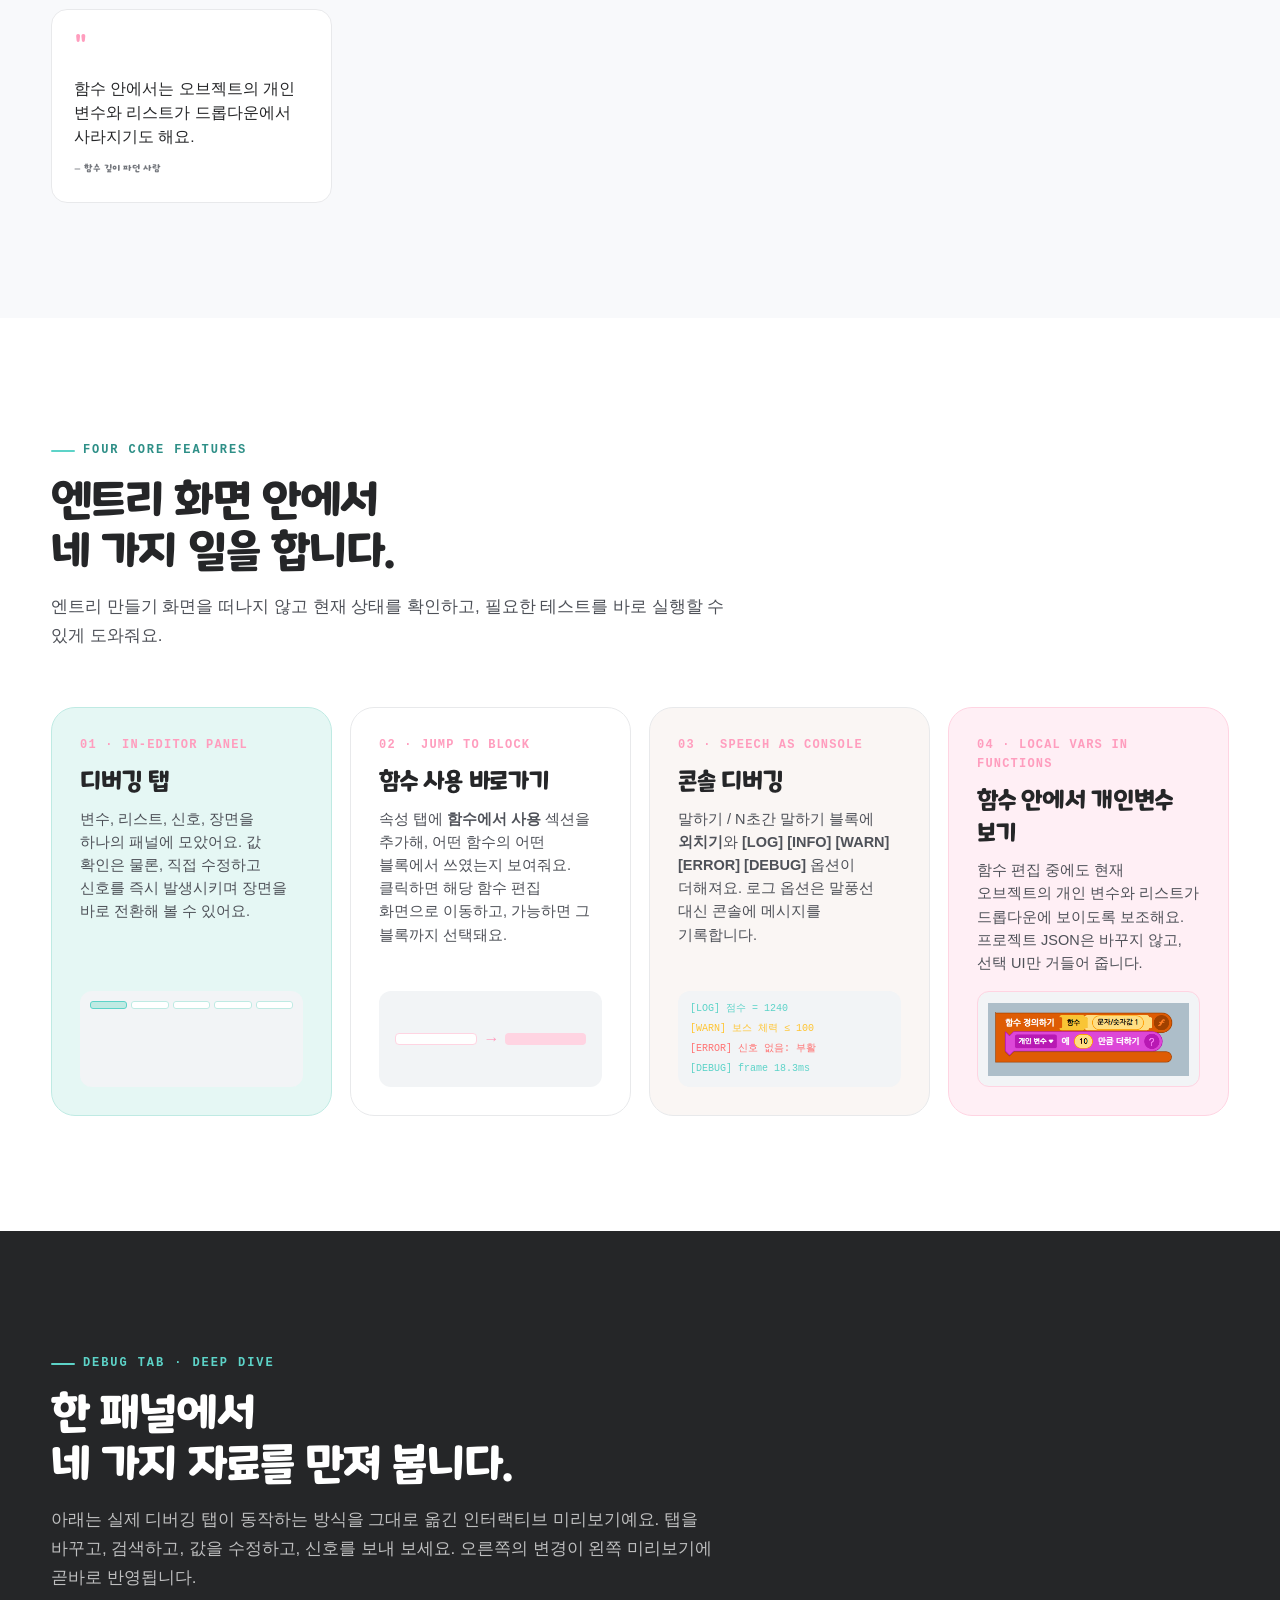
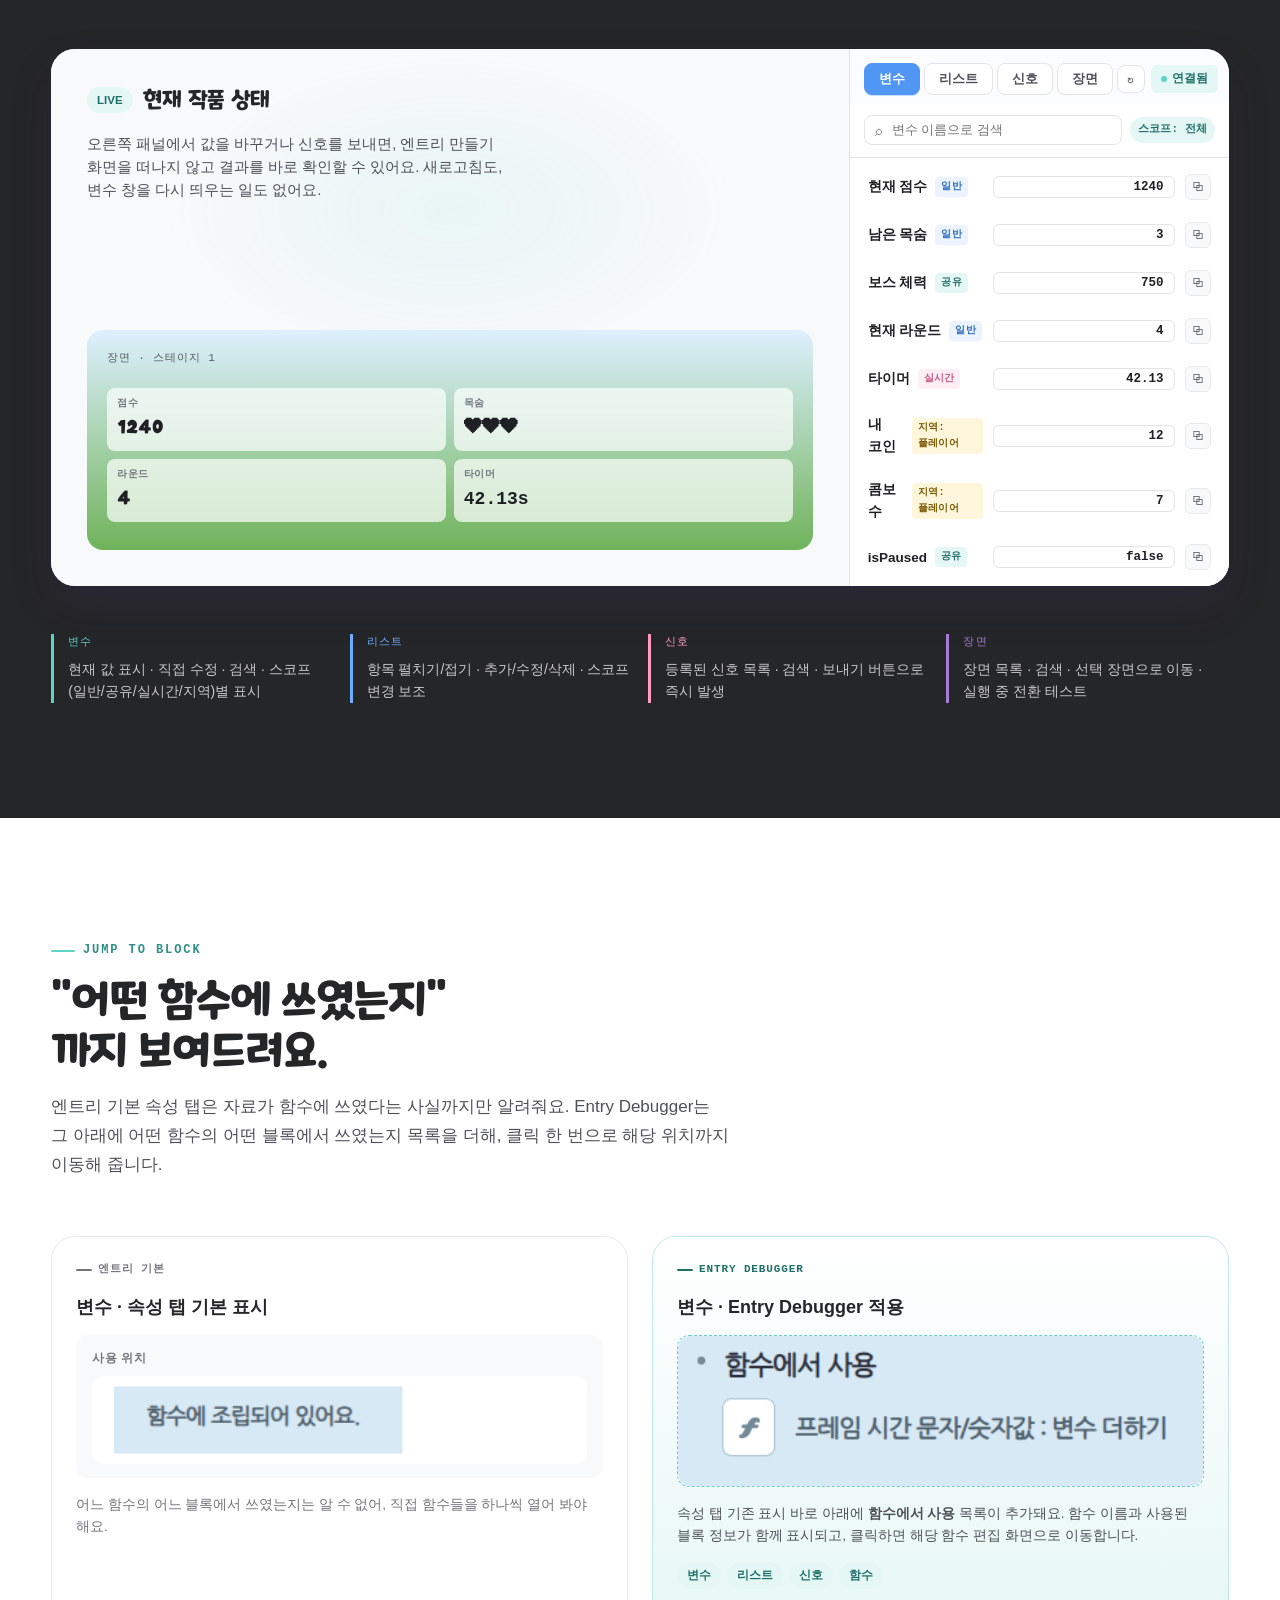
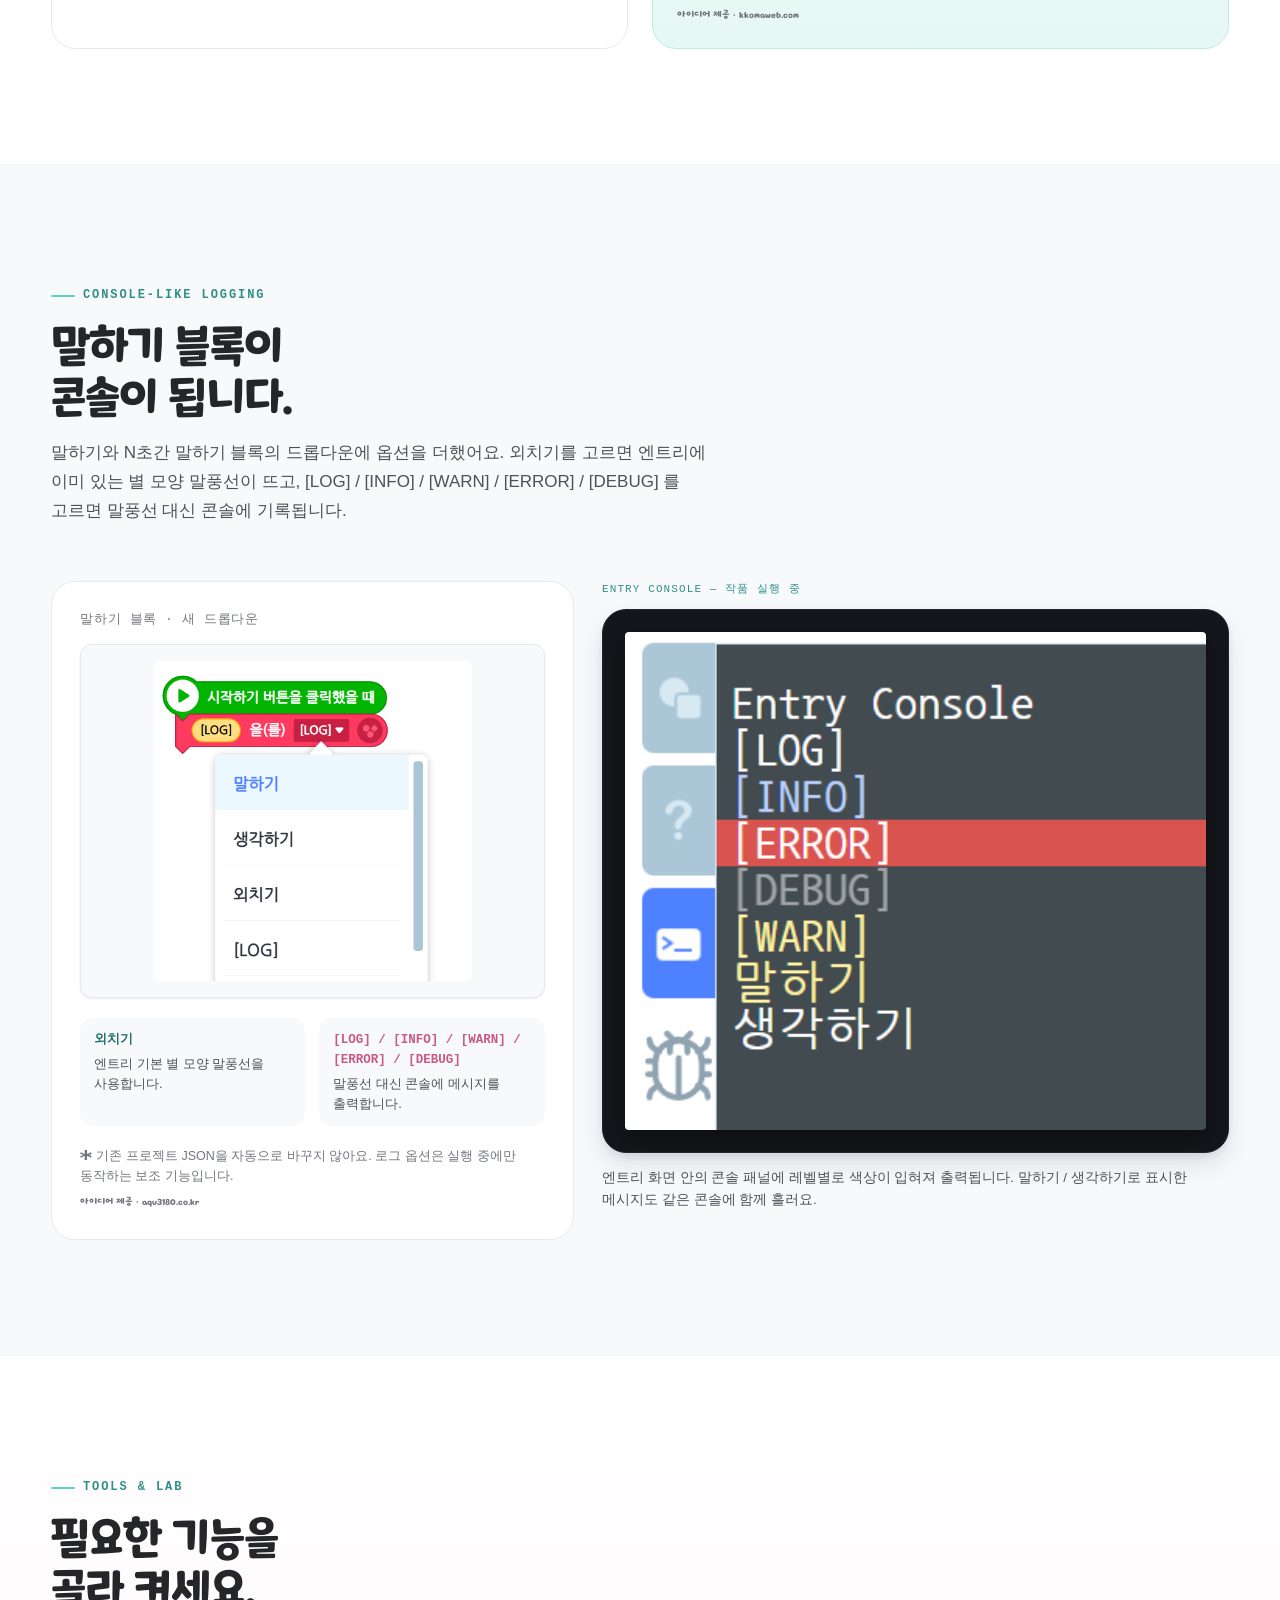
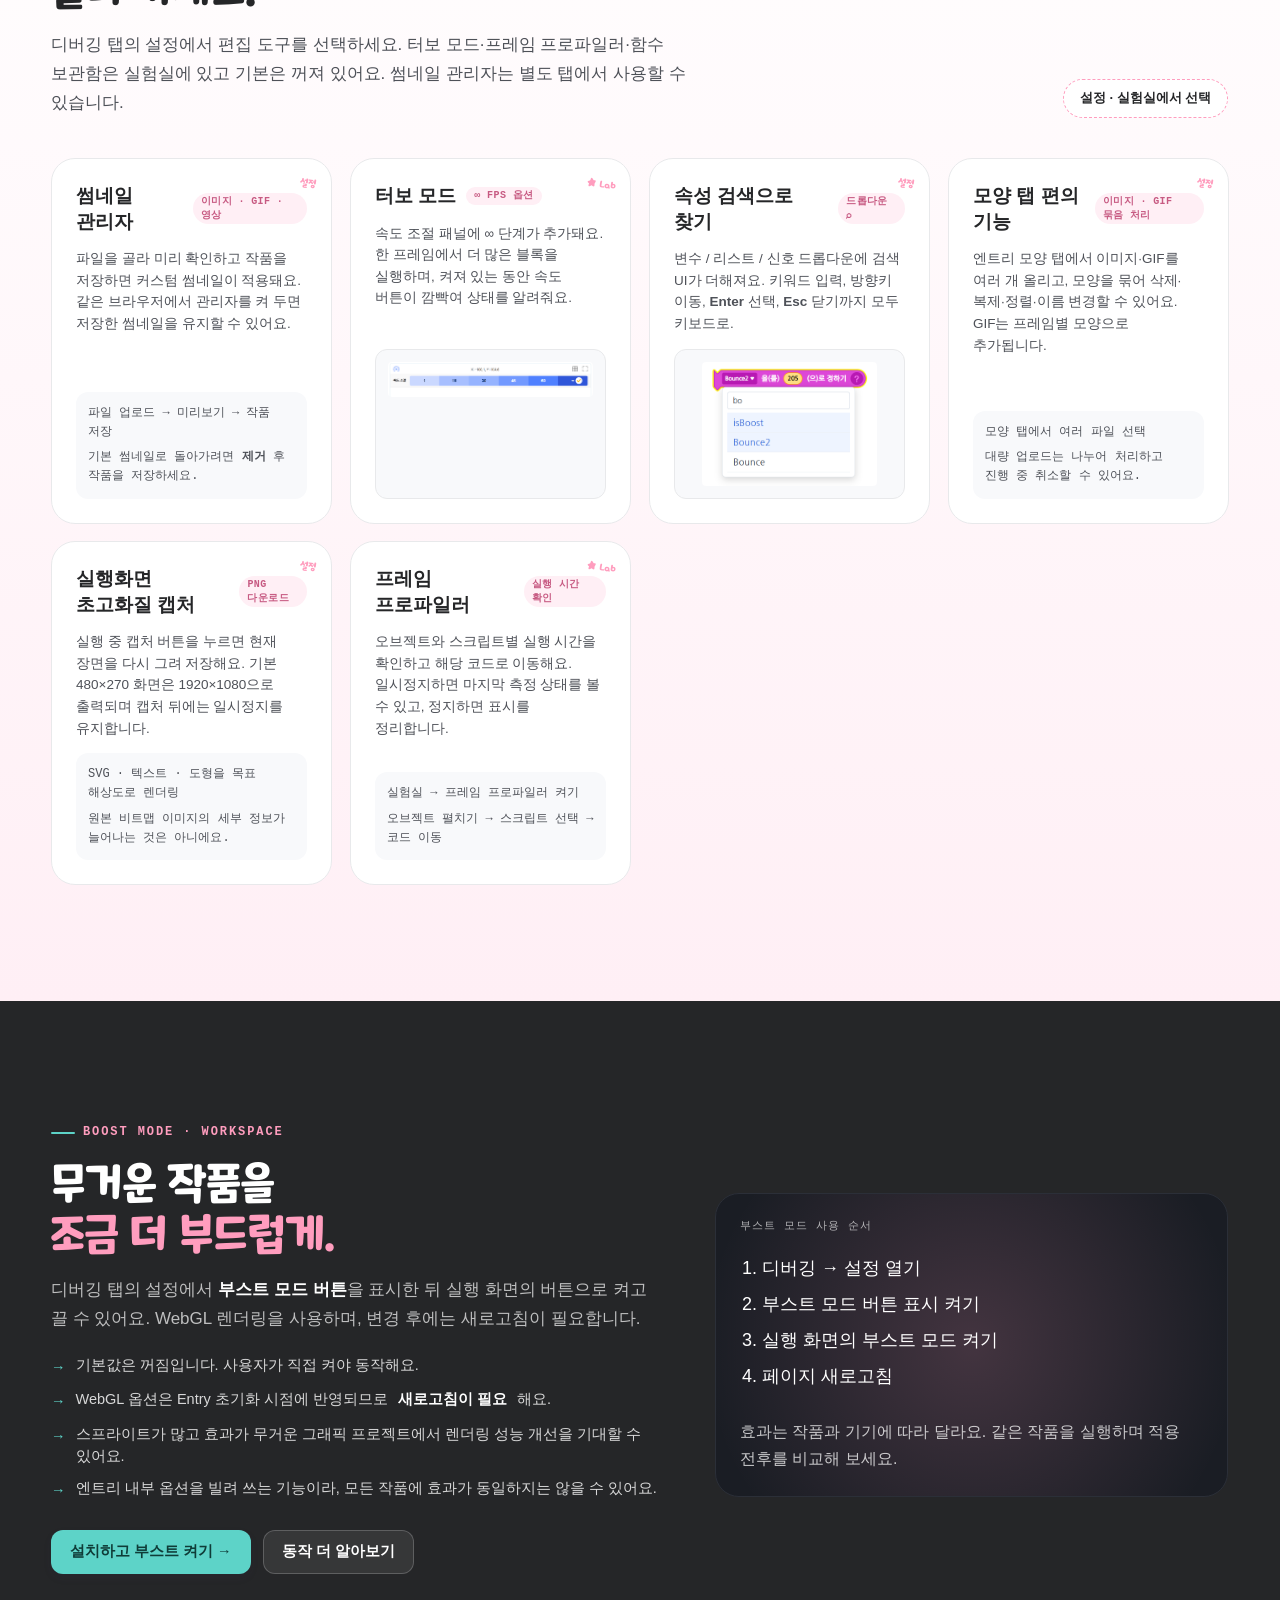
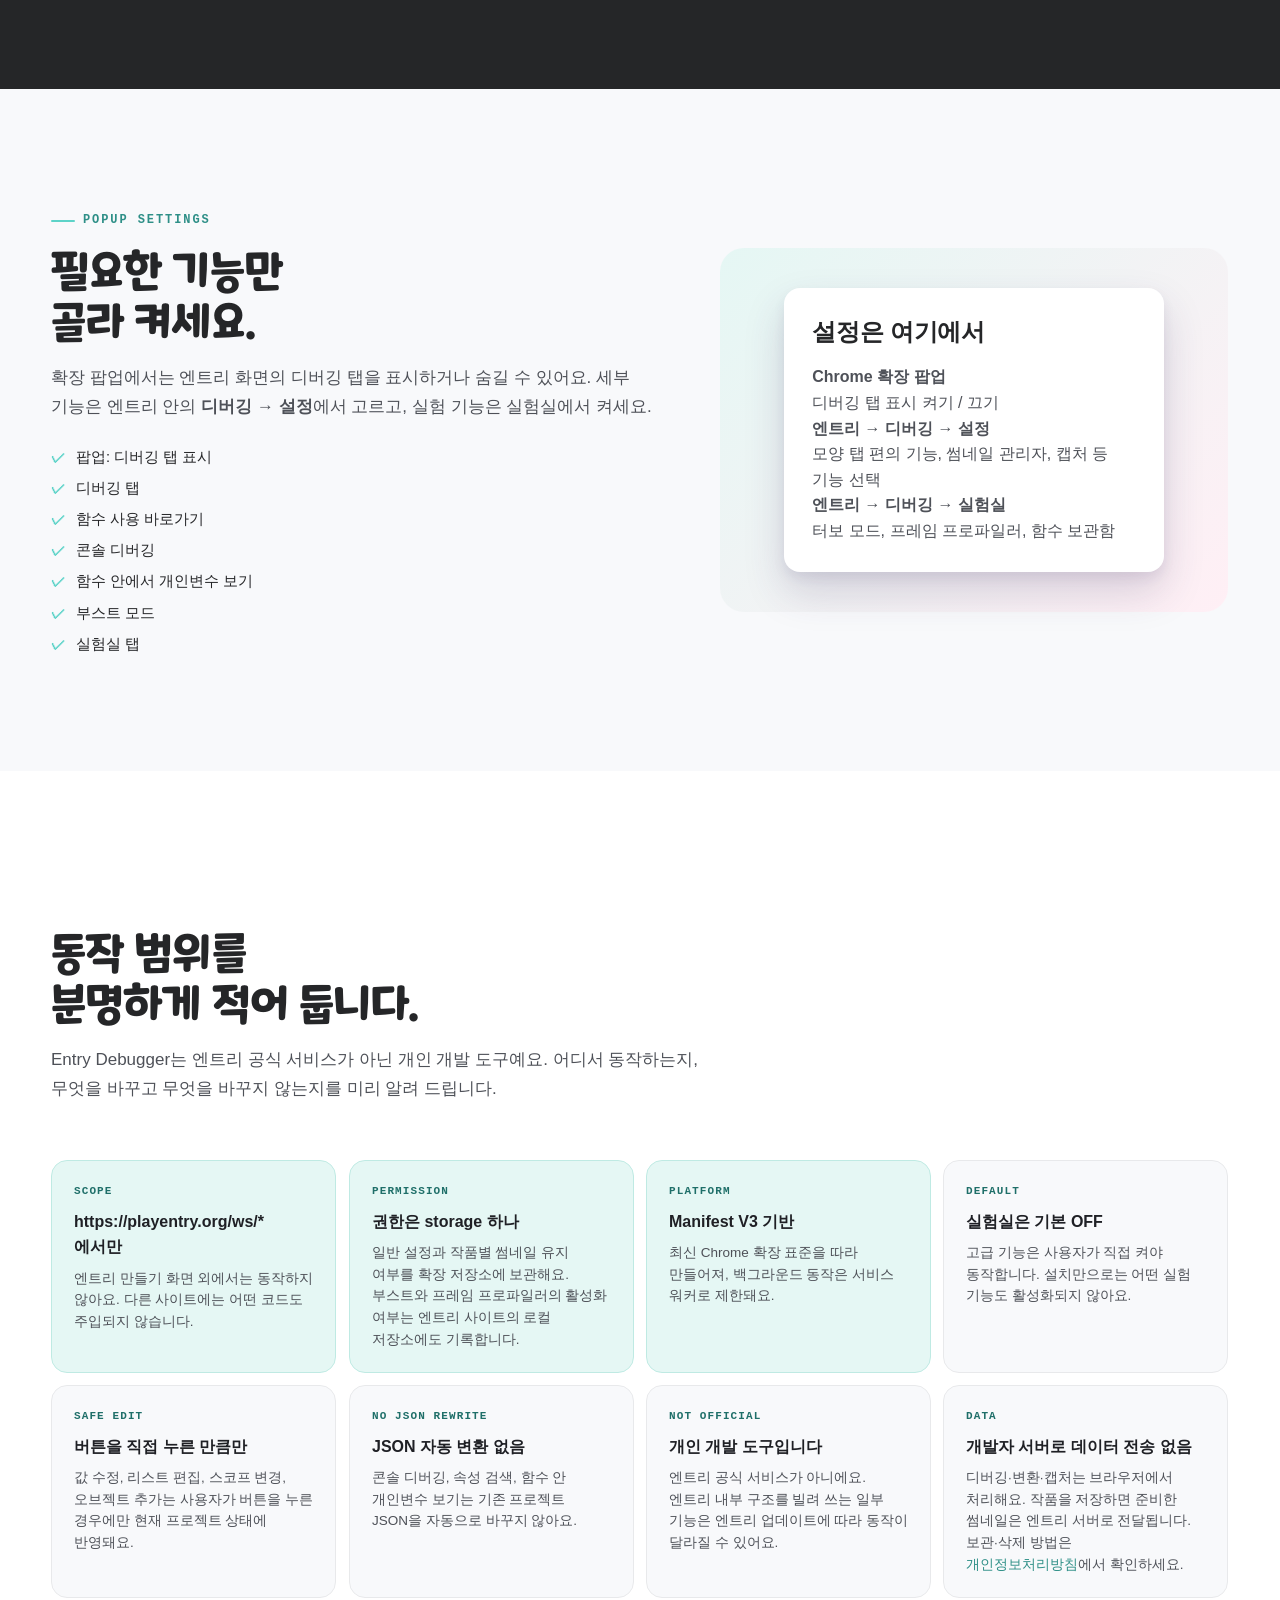
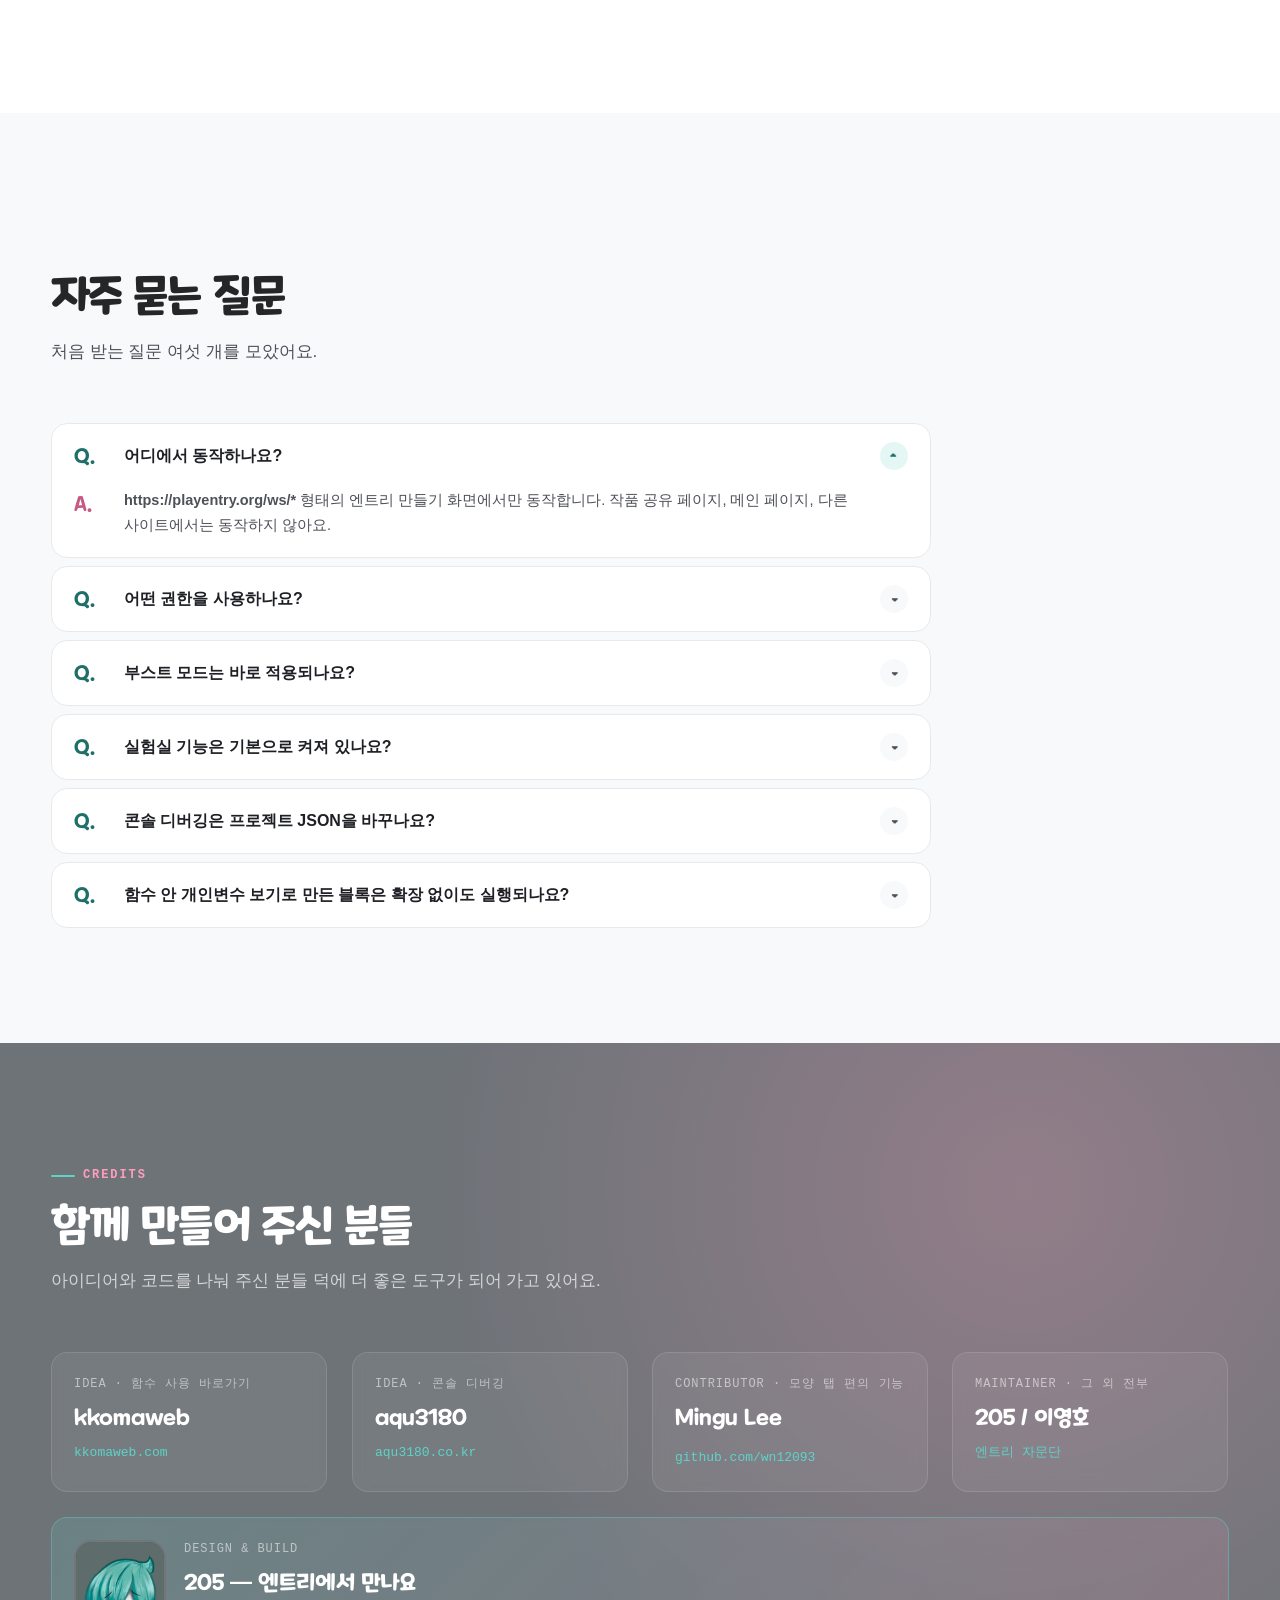
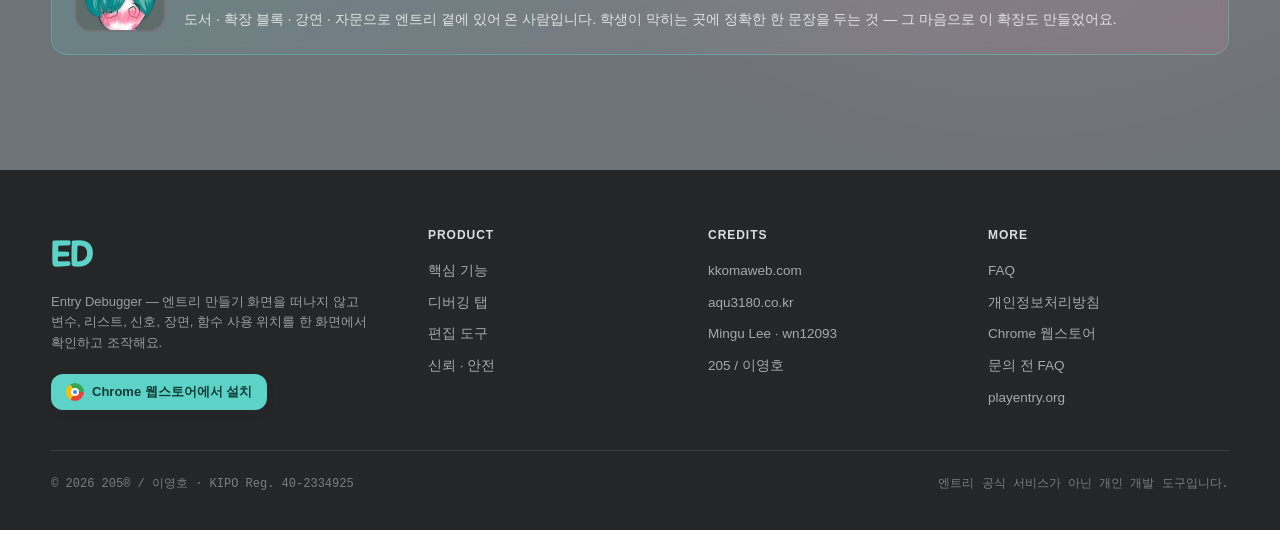
==== commit 98c09190: "Update homepage for current debugger features and settings" ====
--- a/index.html
+++ b/index.html
@@ -52,7 +52,7 @@
       "applicationCategory": "DeveloperApplication",
       "operatingSystem": "Chrome",
       "browserRequirements": "Chrome Extension Manifest V3",
-      "softwareVersion": "2.4.0",
+      "softwareVersion": "2.8.1",
       "isAccessibleForFree": true,
       "inLanguage": "ko-KR",
       "url": "https://entry-debugger.205.kr/",
@@ -93,7 +93,7 @@
           "name": "어떤 권한을 사용하나요?",
           "acceptedAnswer": {
             "@type": "Answer",
-            "text": "기능별 켜기와 끄기 설정을 저장하기 위해 storage 권한 하나만 사용합니다. 외부 통신이나 다른 탭 접근 권한은 요구하지 않습니다."
+            "text": "일반 설정과 작품별 썸네일 유지 여부를 저장하기 위해 storage 권한을 사용합니다. 선택한 미디어 변환과 캡처는 브라우저에서 처리하며, 작품을 저장하면 준비한 썸네일을 엔트리 서버로 전달합니다."
           }
         },
         {
@@ -125,7 +125,7 @@
     <ul class="nav-links">
       <li><a href="#features">기능</a></li>
       <li><a href="#debug-tab">디버깅 탭</a></li>
-      <li><a href="#labs">실험실</a></li>
+      <li><a href="#labs">편집 도구</a></li>
       <li><a href="#safety">신뢰</a></li>
       <li><a href="#faq">FAQ</a></li>
     </ul>
@@ -146,7 +146,7 @@
       <span class="hero-pill">
         <span class="dot">ED</span>
         <span>Chrome 확장 · Manifest V3</span>
-        <span class="ver">v2.4.0</span>
+        <span class="ver">v2.8.1</span>
       </span>
       <h1>
         엔트리 디버깅을<br/>
@@ -431,41 +431,39 @@
   <div class="section-inner">
     <div class="labs-header">
       <div>
-        <div class="eyebrow">EXPERIMENTAL LAB</div>
-        <h2 class="section-title">고급 기능은<br/>실험실에 모아 뒀어요.</h2>
+        <div class="eyebrow">TOOLS &amp; LAB</div>
+        <h2 class="section-title">필요한 기능을<br/>골라 켜세요.</h2>
         <p class="section-sub" style="margin-bottom:0;">
-          기본은 꺼져 있어요. 필요할 때만 켜고, 프로젝트에 맞게 골라 쓰세요. 깊이 들어갈수록 엔트리 내부 동작을 빌려 쓰기 때문에, 업데이트에 따라 동작이 달라질 수 있어요.
+          디버깅 탭의 설정에서 편집 도구를 선택하세요. 터보 모드·프레임 프로파일러·함수 보관함은 실험실에 있고 기본은 꺼져 있어요. 썸네일 관리자는 별도 탭에서 사용할 수 있습니다.
         </p>
       </div>
       <div class="lab-toggle">
-        <span>실험실</span>
-        <span class="sw"></span>
-        <span style="font-family:var(--font-mono);font-size:11px;color:var(--c205-pink-press);">ON</span>
+        <span>설정 · 실험실에서 선택</span>
       </div>
     </div>
 
     <div class="labs-grid">
       <div class="lab-card">
-        <div class="corner">★ Lab</div>
-        <h4>초시계 · 대답 디버깅 <span class="badge">시스템 변수</span></h4>
-        <p>엔트리 기본 변수인 <b>초시계</b>와 <b>대답</b>의 현재 값을 보고 직접 수정하고, 보이기 / 숨기기까지 제어할 수 있어요.</p>
+        <div class="corner">설정</div>
+        <h4>썸네일 관리자 <span class="badge">이미지 · GIF · 영상</span></h4>
+        <p>파일을 골라 미리 확인하고 작품을 저장하면 커스텀 썸네일이 적용돼요. 같은 브라우저에서 관리자를 켜 두면 저장한 썸네일을 유지할 수 있어요.</p>
         <div class="ill-lab">
-          <div>초시계 = <b style="color:var(--entry-ink);">12.42s</b> · <span style="color:var(--c205-mint-press);">보이기</span></div>
-          <div>대답 = <b style="color:var(--entry-ink);">"노란색"</b> · <span style="color:var(--c205-pink-press);">숨기기 → (500, 0)</span></div>
+          <div>파일 업로드 → 미리보기 → 작품 저장</div>
+          <div>기본 썸네일로 돌아가려면 <b>제거</b> 후 작품을 저장하세요.</div>
         </div>
       </div>
 
       <div class="lab-card">
         <div class="corner">★ Lab</div>
         <h4>터보 모드 <span class="badge">∞ FPS 옵션</span></h4>
-        <p>속도 조절 패널에 ∞ 단계가 추가돼요. FPS는 60으로 유지하면서 <code>Entry.isTurbo</code> 가 켜집니다. 켜져 있는 동안 속도 버튼이 깜빡여 상태를 알려줘요.</p>
+        <p>속도 조절 패널에 ∞ 단계가 추가돼요. 한 프레임에서 더 많은 블록을 실행하며, 켜져 있는 동안 속도 버튼이 깜빡여 상태를 알려줘요.</p>
         <div class="ill-lab ill-shot">
           <img src="assets/real-turbo.png" alt="엔트리 속도 조절 패널의 ∞ 단계가 선택된 상태" />
         </div>
       </div>
 
       <div class="lab-card">
-        <div class="corner">★ Lab</div>
+        <div class="corner">설정</div>
         <h4>속성 검색으로 찾기 <span class="badge">드롭다운 ⌕</span></h4>
         <p>변수 / 리스트 / 신호 드롭다운에 검색 UI가 더해져요. 키워드 입력, 방향키 이동, <b>Enter</b> 선택, <b>Esc</b> 닫기까지 모두 키보드로.</p>
         <div class="ill-lab ill-shot ill-shot-light">
@@ -474,11 +472,30 @@
       </div>
 
       <div class="lab-card">
+        <div class="corner">설정</div>
+        <h4>모양 탭 편의 기능 <span class="badge">이미지 · GIF 묶음 처리</span></h4>
+        <p>엔트리 모양 탭에서 이미지·GIF를 여러 개 올리고, 모양을 묶어 삭제·복제·정렬·이름 변경할 수 있어요. GIF는 프레임별 모양으로 추가됩니다.</p>
+        <div class="ill-lab">
+          <div>모양 탭에서 여러 파일 선택</div>
+          <div>대량 업로드는 나누어 처리하고 진행 중 취소할 수 있어요.</div>
+        </div>
+      </div>
+      <div class="lab-card">
+        <div class="corner">설정</div>
+        <h4>실행화면 초고화질 캡처 <span class="badge">PNG 다운로드</span></h4>
+        <p>실행 중 캡처 버튼을 누르면 현재 장면을 다시 그려 저장해요. 기본 480×270 화면은 1920×1080으로 출력되며 캡처 뒤에는 일시정지를 유지합니다.</p>
+        <div class="ill-lab">
+          <div>SVG · 텍스트 · 도형을 목표 해상도로 렌더링</div>
+          <div>원본 비트맵 이미지의 세부 정보가 늘어나는 것은 아니에요.</div>
+        </div>
+      </div>
+      <div class="lab-card">
         <div class="corner">★ Lab</div>
-        <h4>다량 이미지 업로더 <span class="badge">.eo 일괄</span></h4>
-        <p>여러 이미지를 한 번에 선택하거나 드래그해 떨어뜨려요. 오브젝트 이름을 정하면 <b>.eo</b> 파일로 받거나 엔트리에 바로 추가됩니다.</p>
-        <div class="ill-lab ill-shot ill-shot-light">
-          <img src="assets/real-uploader.png" alt="다량 이미지 업로더 — 오브젝트 이름 입력, 드롭존, 파일 목록, .eo 다운로드 / 엔트리에 추가 버튼" />
+        <h4>프레임 프로파일러 <span class="badge">실행 시간 확인</span></h4>
+        <p>오브젝트와 스크립트별 실행 시간을 확인하고 해당 코드로 이동해요. 일시정지하면 마지막 측정 상태를 볼 수 있고, 정지하면 표시를 정리합니다.</p>
+        <div class="ill-lab">
+          <div>실험실 → 프레임 프로파일러 켜기</div>
+          <div>오브젝트 펼치기 → 스크립트 선택 → 코드 이동</div>
         </div>
       </div>
     </div>
@@ -490,10 +507,10 @@
   <div class="section-inner">
     <div class="boost-inner">
       <div>
-        <div class="eyebrow">BOOST MODE · POPUP</div>
+        <div class="eyebrow">BOOST MODE · WORKSPACE</div>
         <h2 class="section-title">무거운 작품을<br/><span style="color:var(--c205-pink);">조금 더 부드럽게.</span></h2>
         <p class="section-sub" style="margin-bottom:0;">
-          부스트 모드는 실험실이 아니라 <b style="color:#fff;">확장 팝업의 별도 기능</b>이에요. 내부적으로 엔트리의 WebGL 렌더링 옵션 (<code style="background:rgba(255,255,255,0.1);color:var(--c205-mint);padding:2px 6px;border-radius:4px;font-size:0.85em;">Entry.options.useWebGL</code>) 을 켜는 일을 합니다.
+          디버깅 탭의 설정에서 <b style="color:#fff;">부스트 모드 버튼</b>을 표시한 뒤 실행 화면의 버튼으로 켜고 끌 수 있어요. WebGL 렌더링을 사용하며, 변경 후에는 새로고침이 필요합니다.
         </p>
         <div class="boost-checks">
           <div class="c">기본값은 꺼짐입니다. 사용자가 직접 켜야 동작해요.</div>
@@ -509,23 +526,14 @@
 
       <div class="boost-mock">
         <div style="position:relative;z-index:1;">
-          <div style="font-family:var(--font-mono);font-size:11px;color:rgba(255,255,255,0.5);letter-spacing:0.1em;margin-bottom:14px;">EXTENSION POPUP — BOOST</div>
-
-          <div class="boost-real">
-            <img src="assets/real-boost-toggle.png" alt="부스트 모드 토글 — WebGL 렌더링 사용 (새로고침 필요), 켜짐 상태" />
-          </div>
-
-          <div class="fps-card">
-            <div>
-              <div style="font-size:10px;letter-spacing:0.1em;color:rgba(255,255,255,0.6);">EXPECTED FPS</div>
-              <div class="big">60</div>
-            </div>
-            <div style="text-align:right;font-family:var(--font-mono);color:rgba(255,255,255,0.7);font-size:11.5px;">
-              <div>before · 24~32 fps</div>
-              <div>after · 안정 60 fps</div>
-              <div style="color:var(--c205-pink);margin-top:4px;">+ 새로고침 1회</div>
-            </div>
-          </div>
+          <div style="font-family:var(--font-mono);font-size:11px;color:rgba(255,255,255,0.65);letter-spacing:0.1em;margin-bottom:14px;">부스트 모드 사용 순서</div>
+          <ol style="padding-left:22px;margin:0;color:#fff;font-size:18px;line-height:2;">
+            <li>디버깅 → 설정 열기</li>
+            <li>부스트 모드 버튼 표시 켜기</li>
+            <li>실행 화면의 부스트 모드 켜기</li>
+            <li>페이지 새로고침</li>
+          </ol>
+          <p style="margin-top:24px;color:rgba(255,255,255,0.75);line-height:1.7;">효과는 작품과 기기에 따라 달라요. 같은 작품을 실행하며 적용 전후를 비교해 보세요.</p>
         </div>
       </div>
     </div>
@@ -540,10 +548,10 @@
         <div class="eyebrow">POPUP SETTINGS</div>
         <h2 class="section-title">필요한 기능만<br/>골라 켜세요.</h2>
         <p class="section-sub" style="margin-bottom:24px;">
-          확장 팝업에서 각 기능을 개별로 켜고 끌 수 있어요. 가장 위의 마스터 토글을 끄면 전체 기능이 한 번에 꺼집니다. 설정은 storage에 저장돼요.
+          확장 팝업에서는 엔트리 화면의 디버깅 탭을 표시하거나 숨길 수 있어요. 세부 기능은 엔트리 안의 <b>디버깅 → 설정</b>에서 고르고, 실험 기능은 실험실에서 켜세요.
         </p>
         <ul style="list-style:none;padding:0;margin:0;display:flex;flex-direction:column;gap:8px;">
-          <li style="display:flex;gap:10px;align-items:center;font-size:14.5px;"><span style="color:var(--c205-mint);font-weight:700;">✓</span> 마스터 / 모든 기능</li>
+          <li style="display:flex;gap:10px;align-items:center;font-size:14.5px;"><span style="color:var(--c205-mint);font-weight:700;">✓</span> 팝업: 디버깅 탭 표시</li>
           <li style="display:flex;gap:10px;align-items:center;font-size:14.5px;"><span style="color:var(--c205-mint);font-weight:700;">✓</span> 디버깅 탭</li>
           <li style="display:flex;gap:10px;align-items:center;font-size:14.5px;"><span style="color:var(--c205-mint);font-weight:700;">✓</span> 함수 사용 바로가기</li>
           <li style="display:flex;gap:10px;align-items:center;font-size:14.5px;"><span style="color:var(--c205-mint);font-weight:700;">✓</span> 콘솔 디버깅</li>
@@ -554,8 +562,11 @@
       </div>
 
       <div class="popup-mock">
-        <div class="popup-real">
-          <img src="assets/real-popup.png" alt="엔트리 디버깅 툴 v2.4.0 확장 팝업 — 디버깅 탭 표시 토글" />
+        <div class="popup-real" style="padding:28px;line-height:1.8;">
+          <h3 style="margin:0 0 16px;">설정은 여기에서</h3>
+          <p><b>Chrome 확장 팝업</b><br/>디버깅 탭 표시 켜기 / 끄기</p>
+          <p><b>엔트리 → 디버깅 → 설정</b><br/>모양 탭 편의 기능, 썸네일 관리자, 캡처 등 기능 선택</p>
+          <p style="margin-bottom:0;"><b>엔트리 → 디버깅 → 실험실</b><br/>터보 모드, 프레임 프로파일러, 함수 보관함</p>
         </div>
       </div>
     </div>
@@ -580,7 +591,7 @@
       <div class="safety-card is-key">
         <span class="key">PERMISSION</span>
         <div class="title">권한은 storage 하나</div>
-        <div class="desc">기능별 켜기 / 끄기 설정을 저장하기 위해 브라우저 storage만 사용해요. 네트워크 권한, 탭 권한, 쿠키 권한은 요청하지 않습니다.</div>
+        <div class="desc">일반 설정과 작품별 썸네일 유지 여부를 확장 저장소에 보관해요. 부스트와 프레임 프로파일러의 활성화 여부는 엔트리 사이트의 로컬 저장소에도 기록합니다.</div>
       </div>
       <div class="safety-card is-key">
         <span class="key">PLATFORM</span>
@@ -609,8 +620,8 @@
       </div>
       <div class="safety-card">
         <span class="key">DATA</span>
-        <div class="title">확장 프로그램은 외부 전송 없음</div>
-        <div class="desc">확장 프로그램이 읽는 변수 값, 리스트 내용, 프로젝트 내용은 어디로도 전송되지 않아요. 모든 처리는 사용자의 브라우저 안에서만 일어납니다.</div>
+        <div class="title">개발자 서버로 데이터 전송 없음</div>
+        <div class="desc">디버깅·변환·캡처는 브라우저에서 처리해요. 작품을 저장하면 준비한 썸네일은 엔트리 서버로 전달됩니다. 보관·삭제 방법은 <a href="privacy.html">개인정보처리방침</a>에서 확인하세요.</div>
       </div>
     </div>
   </div>
@@ -645,7 +656,7 @@
         </button>
         <div class="faq-a">
           <span class="amk">A.</span>
-          <p class="atxt">기능별 켜기 / 끄기 설정을 저장하기 위해 <b>storage</b> 권한 하나만 사용해요. 외부 통신이나 다른 탭 접근 권한은 요구하지 않습니다.</p>
+          <p class="atxt">일반 설정과 작품별 썸네일 유지 여부를 저장하기 위해 <b>storage</b> 권한을 사용해요. 선택한 미디어 변환과 캡처는 브라우저에서 처리하며, 작품을 저장하면 준비한 썸네일을 엔트리 서버로 전달합니다.</p>
           <span></span>
         </div>
       </div>
@@ -671,7 +682,7 @@
         </button>
         <div class="faq-a">
           <span class="amk">A.</span>
-          <p class="atxt">아닙니다. 실험실 탭과 그 안의 모든 기능은 <b>기본적으로 꺼져 있고</b>, 사용자가 팝업에서 직접 켜야 동작해요.</p>
+          <p class="atxt">아닙니다. 실험실 탭과 그 안의 모든 기능은 <b>기본적으로 꺼져 있고</b>, 디버깅 탭의 설정에서 실험실을 표시한 뒤 필요한 기능을 켜야 동작해요.</p>
           <span></span>
         </div>
       </div>
@@ -766,7 +777,7 @@
       <ul>
         <li><a href="#features">핵심 기능</a></li>
         <li><a href="#debug-tab">디버깅 탭</a></li>
-        <li><a href="#labs">실험실</a></li>
+        <li><a href="#labs">편집 도구</a></li>
         <li><a href="#safety">신뢰 · 안전</a></li>
       </ul>
     </div>
